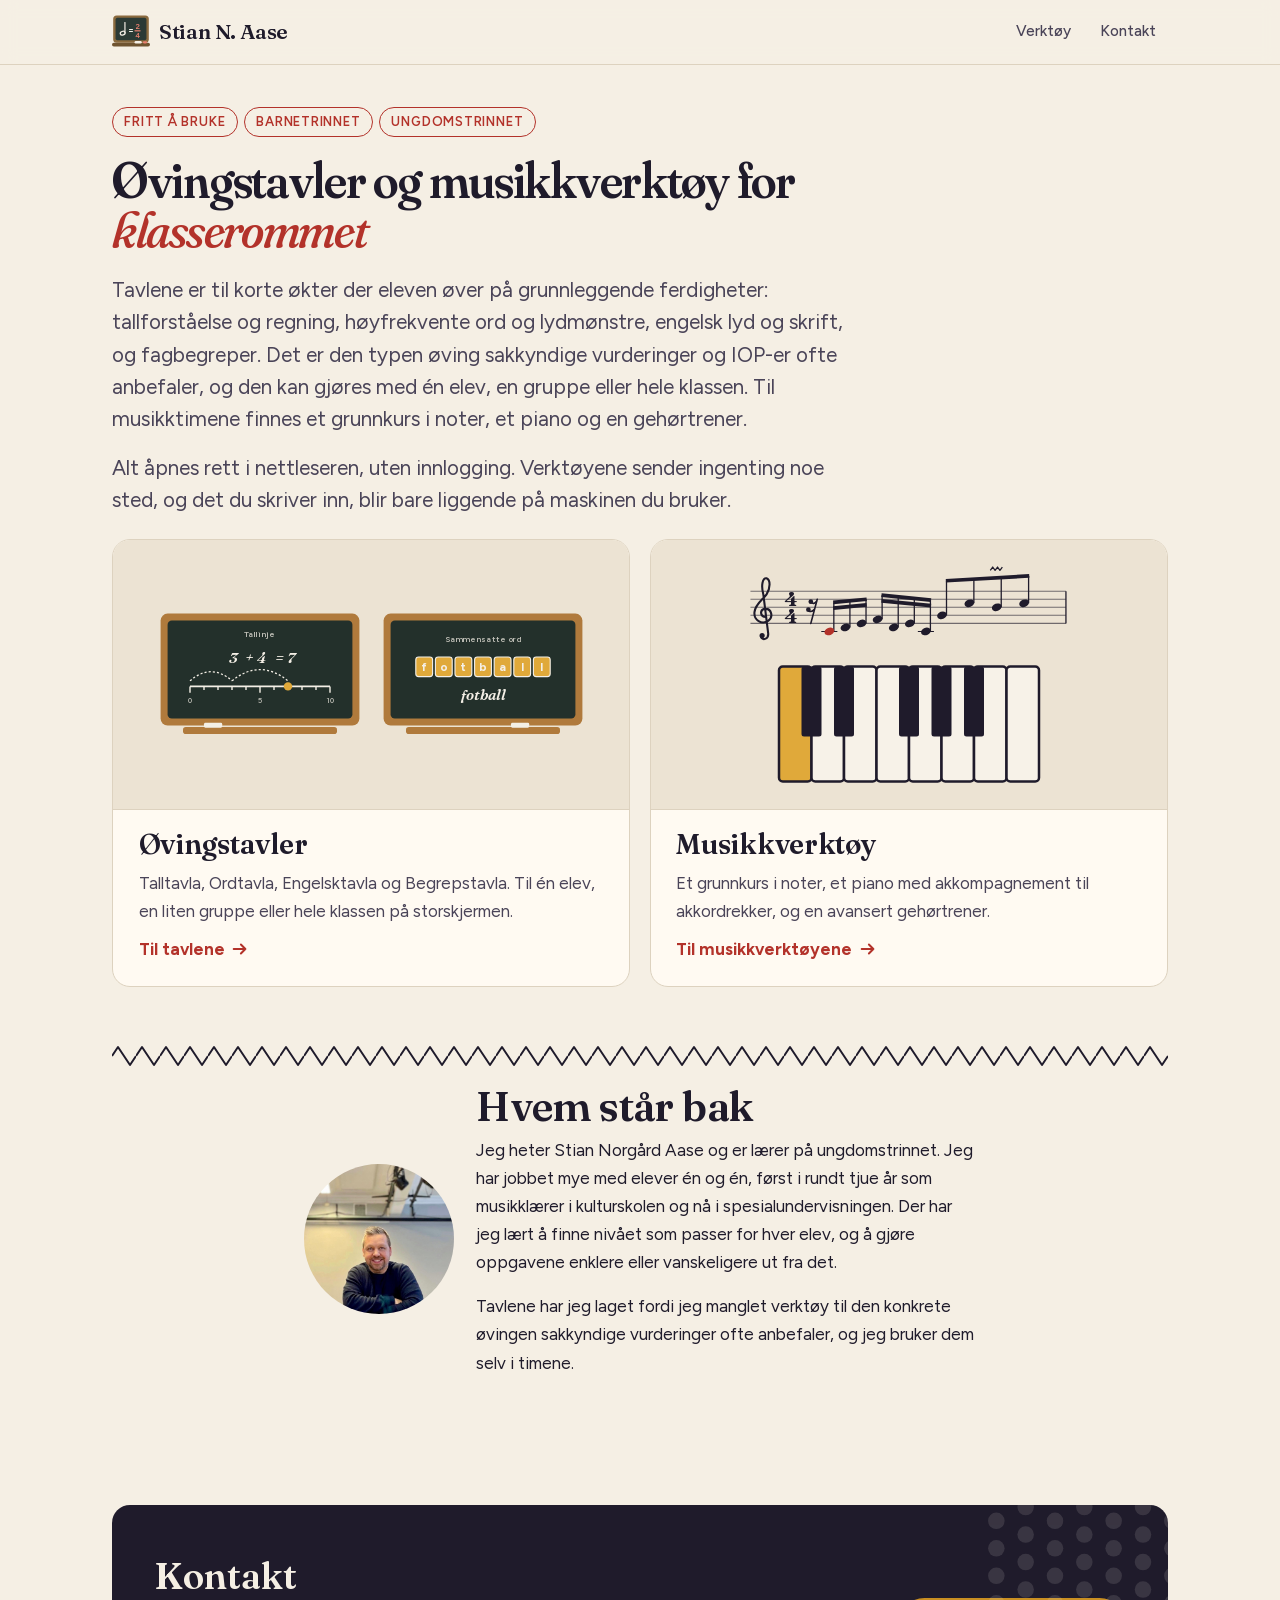
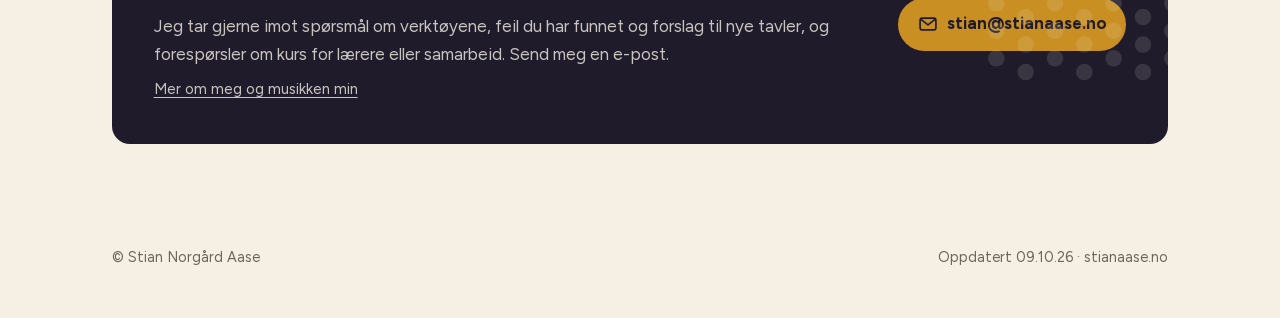
==== index.html @ 403711b7 "Forsiden: ny formulering om å finne nivået for hver elev Co-Authored-By: Claude Opus 5.5 <noreply@an" ====
<!doctype html>
<html lang="nb">
<head>
<meta charset="utf-8">
<meta name="viewport" content="width=device-width, initial-scale=1">
<title>Øvingstavler og musikkverktøy – stianaase.no</title>
<meta name="description" content="Gratis øvingstavler for tall, lesing, engelsk og fagbegreper, og et notekurs, piano og gehørtrener til musikktimene. I nettleseren, uten innlogging, og ingenting sendes noe sted.">
<meta property="og:type" content="website">
<meta property="og:locale" content="nb_NO">
<meta property="og:site_name" content="stianaase.no">
<meta property="og:title" content="Øvingstavler og musikkverktøy for klasserommet">
<meta property="og:description" content="Gratis øvingstavler for tall, lesing, engelsk og fagbegreper, og et notekurs, piano og gehørtrener til musikktimene. I nettleseren, uten innlogging, og ingenting sendes noe sted.">
<meta property="og:url" content="https://sabajan-ki.github.io/stianaase-no/">
<meta property="og:image" content="https://sabajan-ki.github.io/stianaase-no/delingsbilde.png">
<meta property="og:image:width" content="1200">
<meta property="og:image:height" content="630">
<meta property="og:image:alt" content="Øvingstavler og musikkverktøy for klasserommet, med tegninger av to skoletavler og noter">
<meta name="twitter:card" content="summary_large_image">
<link rel="icon" href="favicon.svg" type="image/svg+xml">
<link rel="stylesheet" href="fonter/fonter.css">
<link rel="stylesheet" href="v2.css">
</head>
<body>
<svg width="0" height="0" style="position:absolute" aria-hidden="true">
  <defs>
    <pattern id="zz" width="24" height="26" patternUnits="userSpaceOnUse">
      <path d="M0 13 L6 4 L12 13 L18 22 L24 13" fill="none" stroke="currentColor" stroke-width="2" stroke-linejoin="round"/>
    </pattern>
  </defs>
  <symbol id="i-arrow" viewBox="0 0 20 20"><path d="M3 10h13M11 5l5 5-5 5" fill="none" stroke="currentColor" stroke-width="2.2" stroke-linecap="round" stroke-linejoin="round"/></symbol>
  <symbol id="i-ext" viewBox="0 0 16 16"><path d="M6 3H3v10h10v-3M9 3h4v4M13 3 7 9" fill="none" stroke="currentColor" stroke-width="1.8" stroke-linecap="round" stroke-linejoin="round"/></symbol>
  <symbol id="i-play" viewBox="0 0 16 16"><circle cx="8" cy="8" r="7" fill="none" stroke="currentColor" stroke-width="1.6"/><path d="M6.5 5.2v5.6L11 8z" fill="currentColor"/></symbol>
  <symbol id="i-mail" viewBox="0 0 24 24"><rect x="2.5" y="5" width="19" height="14" rx="2.5" fill="none" stroke="currentColor" stroke-width="2"/><path d="m3.5 6.5 8.5 6.5 8.5-6.5" fill="none" stroke="currentColor" stroke-width="2" stroke-linejoin="round"/></symbol>
  <symbol id="i-plus" viewBox="0 0 16 16"><path d="M8 2v12M2 8h12" stroke="currentColor" stroke-width="2.4" stroke-linecap="round"/></symbol>
</svg>
<header class="top"><div class="wrap"><a class="brand" href="./"><svg viewBox="0 0 32 32" role="img" aria-label="Kritt-tavle: en halvnote er lik to fjerdedeler"><rect x="1" y="2" width="30" height="23" rx="3" fill="#8a6a3e"/><rect x="3" y="4" width="26" height="19" rx="1.5" fill="#2b3a35"/><rect x="0" y="25" width="32" height="3.2" rx="1.6" fill="#6f5430"/><rect x="19" y="23.6" width="6" height="2" rx="1" fill="#f4efe6"/><rect x="26" y="23.8" width="3.6" height="1.8" rx=".9" fill="#e8806f"/><ellipse cx="9" cy="17" rx="2.1" ry="1.55" transform="rotate(-20 9 17)" fill="none" stroke="#f4efe6" stroke-width="1"/><path d="M10.9 16.7 V8" stroke="#f4efe6" stroke-width="1" stroke-linecap="round"/><text x="15.6" y="17.2" text-anchor="middle" font-family="Figtree, sans-serif" font-weight="600" font-size="8" fill="#f4efe6">=</text><text x="21.5" y="13.4" text-anchor="middle" font-family="Figtree, sans-serif" font-weight="600" font-size="6" fill="#e8806f">2</text><path d="M19 15 H24" stroke="#e8806f" stroke-width="1"/><text x="21.5" y="20.8" text-anchor="middle" font-family="Figtree, sans-serif" font-weight="600" font-size="6" fill="#e8806f">4</text></svg>Stian N. Aase</a><nav><a href="laerer/">Verktøy</a><a href="#kontakt">Kontakt</a></nav></div></header>
<main>

<div class="hero kort"><div class="wrap">
  <ul class="kicker"><li>Fritt å bruke</li><li>Barnetrinnet</li><li>Ungdomstrinnet</li></ul>
  <h1>Øvingstavler og musikkverktøy for <em>klasserommet</em></h1>
  <p class="lead">Tavlene er til korte økter der eleven øver på grunnleggende ferdigheter: tallforståelse og regning, høyfrekvente ord og lydmønstre, engelsk lyd og skrift, og fagbegreper. Det er den typen øving sakkyndige vurderinger og IOP-er ofte anbefaler, og den kan gjøres med én elev, en gruppe eller hele klassen. Til musikktimene finnes et grunnkurs i noter, et piano og en gehørtrener.</p>
  <p class="lead">Alt åpnes rett i nettleseren, uten innlogging. Verktøyene sender ingenting noe sted, og det du skriver inn, blir bare liggende på maskinen du bruker.</p>
</div></div>
<div class="wrap"><div class="doors">
  <a class="door" href="laerer/#tavler">
    <div class="art" aria-hidden="true"><div class="par"><svg viewBox="0 0 300 190" width="300" role="img" aria-label="Tegning av en skoletavle med tallinje, tiervenner og brøk"><style>.mkr{stroke:#f4efe6}.mkt{font:600 12px Figtree,sans-serif;fill:#f4efe6;opacity:.75;letter-spacing:.04em}.mlt{font:600 11px Figtree,sans-serif;fill:#f4efe6;opacity:.7}.mstor{font:italic 600 22px Fraunces,Georgia,serif;fill:#f4efe6}.mhopp{fill:#e0a93a;transform:translate(140px,0)}.mcelle{fill:none;stroke:#f4efe6;stroke-width:1.6;opacity:.8}.mp{fill:#f4efe6}.mp.mgul{fill:#e0a93a}.mbit{fill:transparent}.mbit0,.mbit1,.mbit2{fill:#e0a93a}.ms2,.ms3{opacity:0}@media (prefers-reduced-motion: no-preference){@keyframes ms1{0%{opacity:0}2%,31%{opacity:1}33%,100%{opacity:0}}@keyframes ms2{0%,33%{opacity:0}35%,64%{opacity:1}66%,100%{opacity:0}}@keyframes ms3{0%,66%{opacity:0}68%,97%{opacity:1}100%{opacity:0}}@keyframes mt1{0%,3.0%{opacity:0}4.5%,31.0%{opacity:1}32.0%,100%{opacity:0}}@keyframes mt2{0%,11.0%{opacity:0}12.5%,31.0%{opacity:1}32.0%,100%{opacity:0}}@keyframes mt3{0%,19.0%{opacity:0}20.5%,31.0%{opacity:1}32.0%,100%{opacity:0}}@keyframes mb1{0%,8.0%{opacity:0}9.5%,31.0%{opacity:1}32.0%,100%{opacity:0}}@keyframes mb2{0%,15.0%{opacity:0}16.5%,31.0%{opacity:1}32.0%,100%{opacity:0}}@keyframes mhopp{0%,7%{transform:translate(0,0)}9%{transform:translate(30px,-16px)}11%,14%{transform:translate(60px,0)}16%{transform:translate(100px,-20px)}18%,31%{transform:translate(140px,0)}33%,100%{transform:translate(140px,0)}}@keyframes mp0{0%,37.0%{opacity:0}38.5%,64.0%{opacity:1}65.0%,100%{opacity:0}}@keyframes mp1{0%,38.2%{opacity:0}39.7%,64.0%{opacity:1}65.0%,100%{opacity:0}}@keyframes mp2{0%,39.4%{opacity:0}40.9%,64.0%{opacity:1}65.0%,100%{opacity:0}}@keyframes mp3{0%,40.6%{opacity:0}42.1%,64.0%{opacity:1}65.0%,100%{opacity:0}}@keyframes mp4{0%,41.8%{opacity:0}43.3%,64.0%{opacity:1}65.0%,100%{opacity:0}}@keyframes mp5{0%,43.0%{opacity:0}44.5%,64.0%{opacity:1}65.0%,100%{opacity:0}}@keyframes mp6{0%,44.2%{opacity:0}45.7%,64.0%{opacity:1}65.0%,100%{opacity:0}}@keyframes mp7{0%,48.4%{opacity:0}49.9%,64.0%{opacity:1}65.0%,100%{opacity:0}}@keyframes mp8{0%,49.6%{opacity:0}51.1%,64.0%{opacity:1}65.0%,100%{opacity:0}}@keyframes mp9{0%,50.8%{opacity:0}52.3%,64.0%{opacity:1}65.0%,100%{opacity:0}}@keyframes mt4{0%,52.0%{opacity:0}53.5%,64.0%{opacity:1}65.0%,100%{opacity:0}}@keyframes mbit0{0%,70.0%{fill:transparent}71.5%,97%{fill:#e0a93a}100%{fill:transparent}}@keyframes mbit1{0%,73.0%{fill:transparent}74.5%,97%{fill:#e0a93a}100%{fill:transparent}}@keyframes mbit2{0%,76.0%{fill:transparent}77.5%,97%{fill:#e0a93a}100%{fill:transparent}}@keyframes mbrok{0%,80.0%{opacity:0}81.5%,97.0%{opacity:1}98.0%,100%{opacity:0}}.ms1{animation:ms1 21.0s linear infinite}.ms2{animation:ms2 21.0s linear infinite}.ms3{animation:ms3 21.0s linear infinite}.mt1{animation:mt1 21.0s linear infinite}.mt2{animation:mt2 21.0s linear infinite}.mt3{animation:mt3 21.0s linear infinite}.mb1{animation:mb1 21.0s linear infinite}.mb2{animation:mb2 21.0s linear infinite}.mt4{animation:mt4 21.0s linear infinite}.mbrok{animation:mbrok 21.0s linear infinite}.mp0{animation:mp0 21.0s linear infinite}.mp1{animation:mp1 21.0s linear infinite}.mp2{animation:mp2 21.0s linear infinite}.mp3{animation:mp3 21.0s linear infinite}.mp4{animation:mp4 21.0s linear infinite}.mp5{animation:mp5 21.0s linear infinite}.mp6{animation:mp6 21.0s linear infinite}.mp7{animation:mp7 21.0s linear infinite}.mp8{animation:mp8 21.0s linear infinite}.mp9{animation:mp9 21.0s linear infinite}.mbit0{animation:mbit0 21.0s linear infinite}.mbit1{animation:mbit1 21.0s linear infinite}.mbit2{animation:mbit2 21.0s linear infinite}.mhopp{animation:mhopp 21.0s ease-in-out infinite}}</style><rect x="8" y="8" width="284" height="160" rx="10" class="f-wood"/><rect x="18" y="18" width="264" height="140" rx="6" class="f-board"/><g class="ms1"><text x="150" y="42" text-anchor="middle" class="mkt" >Tallinje</text><path d="M50 112 H250" class="mkr" stroke-width="2.4"/><path d="M50 112 v9" class="mkr" stroke-width="2"/><path d="M70 112 v5" class="mkr" stroke-width="2"/><path d="M90 112 v5" class="mkr" stroke-width="2"/><path d="M110 112 v5" class="mkr" stroke-width="2"/><path d="M130 112 v5" class="mkr" stroke-width="2"/><path d="M150 112 v9" class="mkr" stroke-width="2"/><path d="M170 112 v5" class="mkr" stroke-width="2"/><path d="M190 112 v5" class="mkr" stroke-width="2"/><path d="M210 112 v5" class="mkr" stroke-width="2"/><path d="M230 112 v5" class="mkr" stroke-width="2"/><path d="M250 112 v9" class="mkr" stroke-width="2"/><text x="50" y="136" text-anchor="middle" class="mlt" >0</text><text x="150" y="136" text-anchor="middle" class="mlt" >5</text><text x="250" y="136" text-anchor="middle" class="mlt" >10</text><path d="M50 104 q30 -26 60 0" class="mkr mbue mb1" fill="none" stroke-width="1.8" stroke-dasharray="3 3"/><path d="M110 104 q40 -32 80 0" class="mkr mbue mb2" fill="none" stroke-width="1.8" stroke-dasharray="3 3"/><circle class="mhopp" cx="50" cy="112" r="6"/><text x="112" y="78" text-anchor="middle" class="mstor mt1" >3</text><text x="144" y="78" text-anchor="middle" class="mstor mt2" >+ 4</text><text x="186" y="78" text-anchor="middle" class="mstor mt3" >= 7</text></g><g class="ms2"><text x="150" y="42" text-anchor="middle" class="mkt" >Tiervenner</text><rect x="90" y="62" width="22" height="22" rx="3" class="mcelle"/><rect x="114" y="62" width="22" height="22" rx="3" class="mcelle"/><rect x="138" y="62" width="22" height="22" rx="3" class="mcelle"/><rect x="162" y="62" width="22" height="22" rx="3" class="mcelle"/><rect x="186" y="62" width="22" height="22" rx="3" class="mcelle"/><rect x="90" y="86" width="22" height="22" rx="3" class="mcelle"/><rect x="114" y="86" width="22" height="22" rx="3" class="mcelle"/><rect x="138" y="86" width="22" height="22" rx="3" class="mcelle"/><rect x="162" y="86" width="22" height="22" rx="3" class="mcelle"/><rect x="186" y="86" width="22" height="22" rx="3" class="mcelle"/><circle cx="101" cy="73" r="7.5" class="mp mp0"/><circle cx="125" cy="73" r="7.5" class="mp mp1"/><circle cx="149" cy="73" r="7.5" class="mp mp2"/><circle cx="173" cy="73" r="7.5" class="mp mp3"/><circle cx="197" cy="73" r="7.5" class="mp mp4"/><circle cx="101" cy="97" r="7.5" class="mp mp5"/><circle cx="125" cy="97" r="7.5" class="mp mp6"/><circle cx="149" cy="97" r="7.5" class="mp mp7 mgul"/><circle cx="173" cy="97" r="7.5" class="mp mp8 mgul"/><circle cx="197" cy="97" r="7.5" class="mp mp9 mgul"/><text x="150" y="138" text-anchor="middle" class="mstor mt4" >7 + 3 = 10</text></g><g class="ms3"><text x="150" y="42" text-anchor="middle" class="mkt" >Brøk</text><path d="M118 92 L118 60 A32 32 0 0 1 150 92 Z" class="mbit mbit0"/><path d="M118 92 L150 92 A32 32 0 0 1 118 124 Z" class="mbit mbit1"/><path d="M118 92 L118 124 A32 32 0 0 1 86 92 Z" class="mbit mbit2"/><path d="M118 92 L86 92 A32 32 0 0 1 118 60 Z" class="mbit mbit3"/><circle cx="118" cy="92" r="32" class="mkr" fill="none" stroke-width="2"/><path d="M118 60 V124 M86 92 H150" class="mkr" stroke-width="1.6"/><g class="mbrok"><text x="196" y="84" text-anchor="middle" class="mstor" >3</text><path d="M184 92 H208" class="mkr" stroke-width="2.4"/><text x="196" y="116" text-anchor="middle" class="mstor" >4</text></g></g><rect x="40" y="170" width="220" height="10" rx="4" class="f-wood"/><rect x="70" y="164" width="26" height="7" rx="2" class="f-chalk"/></svg><svg viewBox="0 0 300 190" width="300" role="img" aria-label="Tegning av en skoletavle: fot og ball blir fotball, og sol blir sal og sel"><style>.nbf{fill:#2b3a35;stroke:#f4efe6;stroke-width:1.6}.nbt{font:700 17px Figtree,sans-serif;fill:#f4efe6}.nkt{font:600 12px Figtree,sans-serif;fill:#f4efe6;opacity:.75;letter-spacing:.04em}.npluss{font:700 22px Figtree,sans-serif;fill:#f4efe6}.nord{font:italic 600 21px Fraunces,Georgia,serif;fill:#f4efe6}.ns2{opacity:0}.nball{transform:translateX(-30px)}.npluss{opacity:0}.ns1 .nbf{fill:#e0a93a}.nl1,.nl2,.nla,.nle{opacity:0}@media (prefers-reduced-motion: no-preference){@keyframes ns1{0%{opacity:0}4%,48%{opacity:1}51%,100%{opacity:0}}@keyframes npluss{0%,18%{opacity:1}22%,100%{opacity:0}}@keyframes nball{0%,19%{transform:translateX(0)}26%,100%{transform:translateX(-30px)}}@keyframes ngul{0%,26%{fill:#2b3a35}29%,100%{fill:#e0a93a}}@keyframes nord1{0%,28%{opacity:0}32%,100%{opacity:1}}@keyframes ns2{0%,51%{opacity:0}54%,97%{opacity:1}100%{opacity:0}}@keyframes nl0{0%,68%{opacity:1}69%,100%{opacity:0}}@keyframes nl1{0%,68%{opacity:0}69%,82%{opacity:1}83%,100%{opacity:0}}@keyframes nl2{0%,82%{opacity:0}83%,100%{opacity:1}}@keyframes nmidt{0%,66%{fill:#2b3a35}68%,72%{fill:#e0a93a}74%,80%{fill:#2b3a35}82%,86%{fill:#e0a93a}88%,100%{fill:#2b3a35}}.ns1{animation:ns1 15.0s linear infinite}.npluss{animation:npluss 15.0s linear infinite}.nball{animation:nball 15.0s ease-in-out infinite}.ns1 .nbf{animation:ngul 15.0s linear infinite}.ns1 .nord{animation:nord1 15.0s linear infinite}.ns2{animation:ns2 15.0s linear infinite}.nl0{animation:nl0 15.0s linear infinite}.nl1{animation:nl1 15.0s linear infinite}.nl2{animation:nl2 15.0s linear infinite}.nmidt .nbf{animation:nmidt 15.0s linear infinite}.nlo{animation:nl0 15.0s linear infinite}.nla{animation:nl1 15.0s linear infinite}.nle{animation:nl2 15.0s linear infinite}}</style><rect x="8" y="8" width="284" height="160" rx="10" class="f-wood"/><rect x="18" y="18" width="264" height="140" rx="6" class="f-board"/><g class="ns1"><text x="150" y="48" text-anchor="middle" class="nkt">Sammensatte ord</text><g class="nbr "><rect x="54" y="70" width="24" height="28" rx="4" class="nbf"/><text x="66" y="90" text-anchor="middle" class="nbt">f</text></g><g class="nbr "><rect x="82" y="70" width="24" height="28" rx="4" class="nbf"/><text x="94" y="90" text-anchor="middle" class="nbt">o</text></g><g class="nbr "><rect x="110" y="70" width="24" height="28" rx="4" class="nbf"/><text x="122" y="90" text-anchor="middle" class="nbt">t</text></g><text x="154" y="92" text-anchor="middle" class="npluss">+</text><g class="nball"><g class="nbr "><rect x="168" y="70" width="24" height="28" rx="4" class="nbf"/><text x="180" y="90" text-anchor="middle" class="nbt">b</text></g><g class="nbr "><rect x="196" y="70" width="24" height="28" rx="4" class="nbf"/><text x="208" y="90" text-anchor="middle" class="nbt">a</text></g><g class="nbr "><rect x="224" y="70" width="24" height="28" rx="4" class="nbf"/><text x="236" y="90" text-anchor="middle" class="nbt">l</text></g><g class="nbr "><rect x="252" y="70" width="24" height="28" rx="4" class="nbf"/><text x="264" y="90" text-anchor="middle" class="nbt">l</text></g></g><text x="150" y="132" text-anchor="middle" class="nord">fotball</text></g><g class="ns2"><text x="150" y="48" text-anchor="middle" class="nkt">Bytt én lyd</text><g class="nbr "><rect x="110" y="90" width="24" height="28" rx="4" class="nbf"/><text x="122" y="110" text-anchor="middle" class="nbt">s</text></g><g class="nbr nmidt"><rect x="138" y="90" width="24" height="28" rx="4" class="nbf"/><text x="150" y="110" text-anchor="middle" class="nbt nl nl0">o</text><text x="150" y="110" text-anchor="middle" class="nbt nl nl1">a</text><text x="150" y="110" text-anchor="middle" class="nbt nl nl2">e</text></g><g class="nbr "><rect x="166" y="90" width="24" height="28" rx="4" class="nbf"/><text x="178" y="110" text-anchor="middle" class="nbt">l</text></g><text x="150" y="146" text-anchor="middle" class="nord nlo">sol</text><text x="150" y="146" text-anchor="middle" class="nord nla">sal</text><text x="150" y="146" text-anchor="middle" class="nord nle">sel</text></g><rect x="40" y="170" width="220" height="10" rx="4" class="f-wood"/><rect x="190" y="164" width="26" height="7" rx="2" class="f-chalk"/></svg></div></div>
    <h2>Øvingstavler</h2>
    <p>Talltavla, Ordtavla, Engelsktavla og Begrepstavla. Til én elev, en liten gruppe eller hele klassen på storskjermen.</p>
    <span class="go">Til tavlene <svg><use href="#i-arrow"/></svg></span>
  </a>
  <a class="door" href="laerer/#musikk">
    <div class="art" aria-hidden="true"><div class="par stablet"><svg class="noter" viewBox="0 0 410 120" width="300" role="img" aria-label="Noter: åpningen av Bachs Invensjon nr. 1 i C-dur"><style>@media (prefers-reduced-motion: no-preference){@keyframes bh1{0%{fill:var(--ink)}4.16%{fill:var(--ink)}4.17%{fill:var(--red)}7.71%{fill:var(--red)}7.72%{fill:var(--ink)}100%{fill:var(--ink)}}.bh1{animation:bh1 4.8s linear infinite}@keyframes bh2{0%{fill:var(--ink)}8.32%{fill:var(--ink)}8.33%{fill:var(--red)}11.88%{fill:var(--red)}11.89%{fill:var(--ink)}100%{fill:var(--ink)}}.bh2{animation:bh2 4.8s linear infinite}@keyframes bh3{0%{fill:var(--ink)}12.49%{fill:var(--ink)}12.50%{fill:var(--red)}16.04%{fill:var(--red)}16.05%{fill:var(--ink)}100%{fill:var(--ink)}}.bh3{animation:bh3 4.8s linear infinite}@keyframes bh4{0%{fill:var(--ink)}16.66%{fill:var(--ink)}16.67%{fill:var(--red)}20.21%{fill:var(--red)}20.22%{fill:var(--ink)}100%{fill:var(--ink)}}.bh4{animation:bh4 4.8s linear infinite}@keyframes bh5{0%{fill:var(--ink)}20.82%{fill:var(--ink)}20.83%{fill:var(--red)}24.38%{fill:var(--red)}24.39%{fill:var(--ink)}100%{fill:var(--ink)}}.bh5{animation:bh5 4.8s linear infinite}@keyframes bh6{0%{fill:var(--ink)}24.99%{fill:var(--ink)}25.00%{fill:var(--red)}28.54%{fill:var(--red)}28.55%{fill:var(--ink)}100%{fill:var(--ink)}}.bh6{animation:bh6 4.8s linear infinite}@keyframes bh7{0%{fill:var(--ink)}29.16%{fill:var(--ink)}29.17%{fill:var(--red)}32.71%{fill:var(--red)}32.72%{fill:var(--ink)}100%{fill:var(--ink)}}.bh7{animation:bh7 4.8s linear infinite}@keyframes bh8{0%{fill:var(--ink)}33.32%{fill:var(--ink)}33.33%{fill:var(--red)}40.42%{fill:var(--red)}40.43%{fill:var(--ink)}100%{fill:var(--ink)}}.bh8{animation:bh8 4.8s linear infinite}@keyframes bh9{0%{fill:var(--ink)}41.66%{fill:var(--ink)}41.67%{fill:var(--red)}48.75%{fill:var(--red)}48.76%{fill:var(--ink)}100%{fill:var(--ink)}}.bh9{animation:bh9 4.8s linear infinite}@keyframes bh10{0%{fill:var(--ink)}49.99%{fill:var(--ink)}50.00%{fill:var(--red)}57.08%{fill:var(--red)}57.09%{fill:var(--ink)}100%{fill:var(--ink)}}.bh10{animation:bh10 4.8s linear infinite}@keyframes bh11{0%{fill:var(--ink)}58.32%{fill:var(--ink)}58.33%{fill:var(--red)}65.42%{fill:var(--red)}65.43%{fill:var(--ink)}100%{fill:var(--ink)}}.bh11{animation:bh11 4.8s linear infinite}}.noter .bh{fill:var(--ink)}.noter .bh1{fill:var(--red)}</style><path d="M8 40 H400" class="s-ink" stroke-width="1.3" opacity=".6"/><path d="M8 50 H400" class="s-ink" stroke-width="1.3" opacity=".6"/><path d="M8 60 H400" class="s-ink" stroke-width="1.3" opacity=".6"/><path d="M8 70 H400" class="s-ink" stroke-width="1.3" opacity=".6"/><path d="M8 80 H400" class="s-ink" stroke-width="1.3" opacity=".6"/><path d="M27 72 C20 72 19 63 26 62 C34 61 37 72 30 77 C22 82 12 76 13 66 C14 56 24 50 28 44 C33 36 33 26 28 24 C23 23 21 33 24 44 L30 92 C31 100 22 102 21 96" class="s-ink" fill="none" stroke-width="2.6" stroke-linecap="round" stroke-linejoin="round"/><circle cx="22.5" cy="95" r="3.2" class="f-ink"/><text x="58" y="59" text-anchor="middle" class="f-ink" font-family="Fraunces, Georgia, serif" font-weight="700" font-size="25">4</text><text x="58" y="79" text-anchor="middle" class="f-ink" font-family="Fraunces, Georgia, serif" font-weight="700" font-size="25">4</text><path d="M91 50 L83 80" class="s-ink" stroke-width="2" stroke-linecap="round"/><path d="M83 54 q4 3 7.2 -1.5" class="s-ink" fill="none" stroke-width="2"/><circle cx="83" cy="53" r="2.9" class="f-ink"/><path d="M80 64 q4 3 7.5 -1.5" class="s-ink" fill="none" stroke-width="2"/><circle cx="80" cy="63" r="2.9" class="f-ink"/><path d="M96 90 H116" class="s-ink" stroke-width="1.3"/><path d="M216 90 H236" class="s-ink" stroke-width="1.3"/><path d="M111.6 90 V54.0" class="s-ink" stroke-width="1.6"/><path d="M131.6 85 V52.0" class="s-ink" stroke-width="1.6"/><path d="M151.6 80 V50.0" class="s-ink" stroke-width="1.6"/><path d="M110.8 54.0 L152.4 50.0" class="s-ink" stroke-width="4.6"/><path d="M110.8 61.0 L152.4 57.0" class="s-ink" stroke-width="4.6"/><path d="M171.6 75 V45.0" class="s-ink" stroke-width="1.6"/><path d="M191.6 85 V47.0" class="s-ink" stroke-width="1.6"/><path d="M211.6 80 V49.0" class="s-ink" stroke-width="1.6"/><path d="M231.6 90 V51.0" class="s-ink" stroke-width="1.6"/><path d="M170.8 45.0 L232.4 51.0" class="s-ink" stroke-width="4.6"/><path d="M170.8 52.0 L232.4 58.0" class="s-ink" stroke-width="4.6"/><path d="M251.6 70 V27.0" class="s-ink" stroke-width="1.6"/><path d="M285.6 55 V25.0" class="s-ink" stroke-width="1.6"/><path d="M319.6 60 V23.0" class="s-ink" stroke-width="1.6"/><path d="M353.6 55 V21.0" class="s-ink" stroke-width="1.6"/><path d="M250.8 27.0 L354.4 21.0" class="s-ink" stroke-width="4.6"/><path d="M306 14 l3 -4 3 4 3 -4 3 4 3 -4" class="s-ink" fill="none" stroke-width="1.6" stroke-linejoin="round"/><ellipse class="bh bh1" cx="106" cy="90" rx="6.2" ry="4.6" transform="rotate(-20 106 90)"/><ellipse class="bh bh2" cx="126" cy="85" rx="6.2" ry="4.6" transform="rotate(-20 126 85)"/><ellipse class="bh bh3" cx="146" cy="80" rx="6.2" ry="4.6" transform="rotate(-20 146 80)"/><ellipse class="bh bh4" cx="166" cy="75" rx="6.2" ry="4.6" transform="rotate(-20 166 75)"/><ellipse class="bh bh5" cx="186" cy="85" rx="6.2" ry="4.6" transform="rotate(-20 186 85)"/><ellipse class="bh bh6" cx="206" cy="80" rx="6.2" ry="4.6" transform="rotate(-20 206 80)"/><ellipse class="bh bh7" cx="226" cy="90" rx="6.2" ry="4.6" transform="rotate(-20 226 90)"/><ellipse class="bh bh8" cx="246" cy="70" rx="6.2" ry="4.6" transform="rotate(-20 246 70)"/><ellipse class="bh bh9" cx="280" cy="55" rx="6.2" ry="4.6" transform="rotate(-20 280 55)"/><ellipse class="bh bh10" cx="314" cy="60" rx="6.2" ry="4.6" transform="rotate(-20 314 60)"/><ellipse class="bh bh11" cx="348" cy="55" rx="6.2" ry="4.6" transform="rotate(-20 348 55)"/><path d="M400 40 V80" class="s-ink" stroke-width="1.6"/></svg><svg viewBox="0 0 216 104" width="160" role="img" aria-label="Klaviatur som spiller åpningen av Bachs Invensjon nr. 1"><style>.kt{fill:#f7f2e8;stroke:#1f1b2b}.kt0{fill:#e0a93a}@media (prefers-reduced-motion: no-preference){@keyframes kt0{0%{fill:#f7f2e8}4.16%{fill:#f7f2e8}4.17%{fill:#e0a93a}7.71%{fill:#e0a93a}7.72%{fill:#f7f2e8}29.16%{fill:#f7f2e8}29.17%{fill:#e0a93a}32.71%{fill:#e0a93a}32.72%{fill:#f7f2e8}100%{fill:#f7f2e8}}.kt0{animation:kt0 4.8s linear infinite}@keyframes kt1{0%{fill:#f7f2e8}8.32%{fill:#f7f2e8}8.33%{fill:#e0a93a}11.88%{fill:#e0a93a}11.89%{fill:#f7f2e8}20.82%{fill:#f7f2e8}20.83%{fill:#e0a93a}24.38%{fill:#e0a93a}24.39%{fill:#f7f2e8}100%{fill:#f7f2e8}}.kt1{animation:kt1 4.8s linear infinite}@keyframes kt2{0%{fill:#f7f2e8}12.49%{fill:#f7f2e8}12.50%{fill:#e0a93a}16.04%{fill:#e0a93a}16.05%{fill:#f7f2e8}24.99%{fill:#f7f2e8}25.00%{fill:#e0a93a}28.54%{fill:#e0a93a}28.55%{fill:#f7f2e8}100%{fill:#f7f2e8}}.kt2{animation:kt2 4.8s linear infinite}@keyframes kt3{0%{fill:#f7f2e8}16.66%{fill:#f7f2e8}16.67%{fill:#e0a93a}20.21%{fill:#e0a93a}20.22%{fill:#f7f2e8}100%{fill:#f7f2e8}}.kt3{animation:kt3 4.8s linear infinite}@keyframes kt4{0%{fill:#f7f2e8}33.32%{fill:#f7f2e8}33.33%{fill:#e0a93a}40.42%{fill:#e0a93a}40.43%{fill:#f7f2e8}100%{fill:#f7f2e8}}.kt4{animation:kt4 4.8s linear infinite}@keyframes kt7{0%{fill:#f7f2e8}41.66%{fill:#f7f2e8}41.67%{fill:#e0a93a}48.75%{fill:#e0a93a}48.76%{fill:#f7f2e8}58.32%{fill:#f7f2e8}58.33%{fill:#e0a93a}65.42%{fill:#e0a93a}65.43%{fill:#f7f2e8}100%{fill:#f7f2e8}}.kt7{animation:kt7 4.8s linear infinite}@keyframes kt6{0%{fill:#f7f2e8}49.99%{fill:#f7f2e8}50.00%{fill:#e0a93a}57.08%{fill:#e0a93a}57.09%{fill:#f7f2e8}100%{fill:#f7f2e8}}.kt6{animation:kt6 4.8s linear infinite}}</style><rect class="kt kt0" x="4" y="6" width="26" height="92" rx="3" stroke-width="2"/><rect class="kt kt1" x="30" y="6" width="26" height="92" rx="3" stroke-width="2"/><rect class="kt kt2" x="56" y="6" width="26" height="92" rx="3" stroke-width="2"/><rect class="kt kt3" x="82" y="6" width="26" height="92" rx="3" stroke-width="2"/><rect class="kt kt4" x="108" y="6" width="26" height="92" rx="3" stroke-width="2"/><rect class="kt kt5" x="134" y="6" width="26" height="92" rx="3" stroke-width="2"/><rect class="kt kt6" x="160" y="6" width="26" height="92" rx="3" stroke-width="2"/><rect class="kt kt7" x="186" y="6" width="26" height="92" rx="3" stroke-width="2"/><rect x="22" y="6" width="16" height="56" rx="2" fill="#1f1b2b"/><rect x="48" y="6" width="16" height="56" rx="2" fill="#1f1b2b"/><rect x="100" y="6" width="16" height="56" rx="2" fill="#1f1b2b"/><rect x="126" y="6" width="16" height="56" rx="2" fill="#1f1b2b"/><rect x="152" y="6" width="16" height="56" rx="2" fill="#1f1b2b"/></svg></div></div>
    <h2>Musikkverktøy</h2>
    <p>Et grunnkurs i noter, et piano med akkompagnement til akkordrekker, og en avansert gehørtrener.</p>
    <span class="go">Til musikkverktøyene <svg><use href="#i-arrow"/></svg></span>
  </a>
</div></div>
<div class="wrap"><svg class="belg" aria-hidden="true" preserveAspectRatio="none"><rect width="100%" height="26" fill="url(#zz)"/></svg></div>
<section class="bak"><div class="wrap narrow bak-grid">
  <img src="portrett.jpg" alt="Stian Norgård Aase" width="492" height="479">
  <div>
    <h2 class="sec">Hvem står bak</h2>
    <p>Jeg heter Stian Norgård Aase og er lærer på ungdomstrinnet. Jeg har jobbet mye med elever én og én, først i rundt tjue år som musikklærer i kulturskolen og nå i spesialundervisningen. Der har jeg lært å finne nivået som passer for hver elev, og å gjøre oppgavene enklere eller vanskeligere ut fra det.</p>
    <p>Tavlene har jeg laget fordi jeg manglet verktøy til den konkrete øvingen sakkyndige vurderinger ofte anbefaler, og jeg bruker dem selv i timene.</p>
  </div>
</div></section>
<section id="kontakt"><div class="wrap"><div class="contact"><svg class="dots" viewBox="0 0 120 120" aria-hidden="true"><circle cx="10.0" cy="10.0" r="4.5" class="f-paper"/><circle cx="10.0" cy="25.0" r="4.5" class="f-paper"/><circle cx="10.0" cy="40.0" r="4.5" class="f-paper"/><circle cx="10.0" cy="55.0" r="4.5" class="f-paper"/><circle cx="10.0" cy="70.0" r="4.5" class="f-paper"/><circle cx="10.0" cy="85.0" r="4.5" class="f-paper"/><circle cx="10.0" cy="100.0" r="4.5" class="f-paper"/><circle cx="26.0" cy="17.5" r="4.5" class="f-paper"/><circle cx="26.0" cy="32.5" r="4.5" class="f-paper"/><circle cx="26.0" cy="47.5" r="4.5" class="f-paper"/><circle cx="26.0" cy="62.5" r="4.5" class="f-paper"/><circle cx="26.0" cy="77.5" r="4.5" class="f-paper"/><circle cx="26.0" cy="92.5" r="4.5" class="f-paper"/><circle cx="26.0" cy="107.5" r="4.5" class="f-paper"/><circle cx="42.0" cy="10.0" r="4.5" class="f-paper"/><circle cx="42.0" cy="25.0" r="4.5" class="f-paper"/><circle cx="42.0" cy="40.0" r="4.5" class="f-paper"/><circle cx="42.0" cy="55.0" r="4.5" class="f-paper"/><circle cx="42.0" cy="70.0" r="4.5" class="f-paper"/><circle cx="42.0" cy="85.0" r="4.5" class="f-paper"/><circle cx="42.0" cy="100.0" r="4.5" class="f-paper"/><circle cx="58.0" cy="17.5" r="4.5" class="f-paper"/><circle cx="58.0" cy="32.5" r="4.5" class="f-paper"/><circle cx="58.0" cy="47.5" r="4.5" class="f-paper"/><circle cx="58.0" cy="62.5" r="4.5" class="f-paper"/><circle cx="58.0" cy="77.5" r="4.5" class="f-paper"/><circle cx="58.0" cy="92.5" r="4.5" class="f-paper"/><circle cx="58.0" cy="107.5" r="4.5" class="f-paper"/><circle cx="74.0" cy="10.0" r="4.5" class="f-paper"/><circle cx="74.0" cy="25.0" r="4.5" class="f-paper"/><circle cx="74.0" cy="40.0" r="4.5" class="f-paper"/><circle cx="74.0" cy="55.0" r="4.5" class="f-paper"/><circle cx="74.0" cy="70.0" r="4.5" class="f-paper"/><circle cx="74.0" cy="85.0" r="4.5" class="f-paper"/><circle cx="74.0" cy="100.0" r="4.5" class="f-paper"/><circle cx="90.0" cy="17.5" r="4.5" class="f-paper"/><circle cx="90.0" cy="32.5" r="4.5" class="f-paper"/><circle cx="90.0" cy="47.5" r="4.5" class="f-paper"/><circle cx="90.0" cy="62.5" r="4.5" class="f-paper"/><circle cx="90.0" cy="77.5" r="4.5" class="f-paper"/><circle cx="90.0" cy="92.5" r="4.5" class="f-paper"/><circle cx="90.0" cy="107.5" r="4.5" class="f-paper"/><circle cx="106.0" cy="10.0" r="4.5" class="f-paper"/><circle cx="106.0" cy="25.0" r="4.5" class="f-paper"/><circle cx="106.0" cy="40.0" r="4.5" class="f-paper"/><circle cx="106.0" cy="55.0" r="4.5" class="f-paper"/><circle cx="106.0" cy="70.0" r="4.5" class="f-paper"/><circle cx="106.0" cy="85.0" r="4.5" class="f-paper"/><circle cx="106.0" cy="100.0" r="4.5" class="f-paper"/></svg><div><h2>Kontakt</h2><p>Jeg tar gjerne imot spørsmål om verktøyene, feil du har funnet og forslag til nye tavler, og forespørsler om kurs for lærere eller samarbeid. Send meg en e-post.</p><p class="mer"><a href="musikk/">Mer om meg og musikken min</a></p></div><a class="mail" href="mailto:stian@stianaase.no"><svg><use href="#i-mail"/></svg>stian@stianaase.no</a></div></div></section>
</main>
<footer class="foot"><div class="wrap"><span>© Stian Norgård Aase</span><span>Oppdatert 09.10.26 · stianaase.no</span></div></footer>
<script src="bajan.js" defer></script>
</body>
</html>
---- fonter/fonter.css ----
/* Fraunces (Copyright The Fraunces Project Authors) og Figtree (Copyright The Figtree Project Authors),
   begge under SIL Open Font License 1.1 (https://openfontlicense.org). Selvhostet: siden henter ingenting fra Google.
   Latin-utvalget dekker æ, ø og å. Lastet ned fra Google Fonts 04.10.26. */
@font-face {
  font-family: 'Figtree';
  font-style: normal;
  font-weight: 400;
  font-display: swap;
  src: url(figtree-normal.woff2) format('woff2');
  unicode-range: U+0000-00FF, U+0131, U+0152-0153, U+02BB-02BC, U+02C6, U+02DA, U+02DC, U+0304, U+0308, U+0329, U+2000-206F, U+20AC, U+2122, U+2191, U+2193, U+2212, U+2215, U+FEFF, U+FFFD;
}
@font-face {
  font-family: 'Figtree';
  font-style: normal;
  font-weight: 500;
  font-display: swap;
  src: url(figtree-normal.woff2) format('woff2');
  unicode-range: U+0000-00FF, U+0131, U+0152-0153, U+02BB-02BC, U+02C6, U+02DA, U+02DC, U+0304, U+0308, U+0329, U+2000-206F, U+20AC, U+2122, U+2191, U+2193, U+2212, U+2215, U+FEFF, U+FFFD;
}
@font-face {
  font-family: 'Figtree';
  font-style: normal;
  font-weight: 600;
  font-display: swap;
  src: url(figtree-normal.woff2) format('woff2');
  unicode-range: U+0000-00FF, U+0131, U+0152-0153, U+02BB-02BC, U+02C6, U+02DA, U+02DC, U+0304, U+0308, U+0329, U+2000-206F, U+20AC, U+2122, U+2191, U+2193, U+2212, U+2215, U+FEFF, U+FFFD;
}
@font-face {
  font-family: 'Figtree';
  font-style: normal;
  font-weight: 700;
  font-display: swap;
  src: url(figtree-normal.woff2) format('woff2');
  unicode-range: U+0000-00FF, U+0131, U+0152-0153, U+02BB-02BC, U+02C6, U+02DA, U+02DC, U+0304, U+0308, U+0329, U+2000-206F, U+20AC, U+2122, U+2191, U+2193, U+2212, U+2215, U+FEFF, U+FFFD;
}
@font-face {
  font-family: 'Fraunces';
  font-style: italic;
  font-weight: 500 600;
  font-display: swap;
  src: url(fraunces-italic.woff2) format('woff2');
  unicode-range: U+0000-00FF, U+0131, U+0152-0153, U+02BB-02BC, U+02C6, U+02DA, U+02DC, U+0304, U+0308, U+0329, U+2000-206F, U+20AC, U+2122, U+2191, U+2193, U+2212, U+2215, U+FEFF, U+FFFD;
}
@font-face {
  font-family: 'Fraunces';
  font-style: normal;
  font-weight: 500 700;
  font-display: swap;
  src: url(fraunces-normal.woff2) format('woff2');
  unicode-range: U+0000-00FF, U+0131, U+0152-0153, U+02BB-02BC, U+02C6, U+02DA, U+02DC, U+0304, U+0308, U+0329, U+2000-206F, U+20AC, U+2122, U+2191, U+2193, U+2212, U+2215, U+FEFF, U+FFFD;
}
---- v2.css ----
/* stianaase.no – utkast v2 («Belg»)
   Motiv: trekkspillbelgen (sikksakk) og bajan-knappene (prikkrader). */

:root {
  --paper: #f5efe4;
  --paper-2: #ece3d3;
  --card: #fffaf2;
  --ink: #1f1b2b;
  --ink-soft: #4a4458;
  --muted: #6e6658;
  --line: #ddd2bf;
  --red: #b3322a;
  --red-soft: #e9c3b8;
  --gold: #c98f22;
  --night: #1f1b2b;
  --on-night: #f5efe4;
  --display: "Fraunces", Georgia, serif;
  --sans: "Figtree", system-ui, -apple-system, "Segoe UI", sans-serif;
  --radius: 18px;
}
@media (prefers-color-scheme: dark) {
  :root:not([data-theme="light"]) {
    --paper: #16141d;
    --paper-2: #1d1a26;
    --card: #221f2c;
    --ink: #f1eadf;
    --ink-soft: #cfc6b8;
    --muted: #a59c8e;
    --line: #353042;
    --red: #e7705f;
    --red-soft: #4a2622;
    --gold: #e6b450;
    --night: #0f0d14;
    --on-night: #f1eadf;
  }
}
:root[data-theme="dark"] {
  --paper: #16141d; --paper-2: #1d1a26; --card: #221f2c; --ink: #f1eadf; --ink-soft: #cfc6b8;
  --muted: #a59c8e; --line: #353042; --red: #e7705f; --red-soft: #4a2622; --gold: #e6b450;
  --night: #0f0d14; --on-night: #f1eadf;
}

* { box-sizing: border-box; }
html { scroll-behavior: smooth; }
body {
  margin: 0; background: var(--paper); color: var(--ink);
  font-family: var(--sans); font-size: 1.0625rem; line-height: 1.65;
  -webkit-font-smoothing: antialiased;
}
img, svg { max-width: 100%; }
a { color: var(--red); text-underline-offset: 3px; text-decoration-thickness: 1px; }
a:hover { text-decoration-thickness: 2px; }
:focus-visible { outline: 3px solid var(--red); outline-offset: 3px; border-radius: 4px; }

.wrap { max-width: 68rem; margin: 0 auto; padding: 0 16px; }
.narrow { max-width: 44rem; }

/* ---------- topp ---------- */
.top { position: sticky; top: 0; z-index: 20; background: color-mix(in srgb, var(--paper) 88%, transparent); backdrop-filter: blur(8px); border-bottom: 1px solid var(--line); }
.top .wrap { display: flex; align-items: center; justify-content: space-between; gap: 1rem; padding-top: .8rem; padding-bottom: .8rem; flex-wrap: wrap; }
.brand { display: inline-flex; align-items: center; gap: .55rem; color: var(--ink); text-decoration: none; font-family: var(--display); font-weight: 600; font-size: 1.3rem; letter-spacing: -.01em; }
.brand svg { width: 38px; height: 38px; flex: none; }
.top nav { display: flex; gap: .3rem; flex-wrap: wrap; }
.top nav a { color: var(--ink-soft); text-decoration: none; font-size: .95rem; font-weight: 500; padding: .35rem .75rem; border-radius: 999px; }
.top nav a:hover { background: var(--paper-2); color: var(--ink); }
.top nav a[aria-current] { background: var(--ink); color: var(--paper); }

/* ---------- belg-skille ---------- */
.belg { display: block; width: 100%; height: 26px; color: var(--red); }
.belg.gold { color: var(--gold); }

/* ---------- hero ---------- */
.hero { padding: clamp(2.5rem, 7vw, 5.5rem) 0 clamp(2rem, 5vw, 3.5rem); position: relative; overflow: hidden; }
.hero-grid { display: grid; gap: 2.5rem; align-items: center; grid-template-columns: 1fr; }
@media (min-width: 820px) { .hero-grid { grid-template-columns: 1.15fr .85fr; } }
.kicker { display: inline-flex; flex-wrap: wrap; gap: .4rem; margin: 0 0 1.1rem; padding: 0; list-style: none; }
.kicker li { font-size: .82rem; font-weight: 600; letter-spacing: .06em; text-transform: uppercase; color: var(--red); border: 1.5px solid currentColor; border-radius: 999px; padding: .2rem .7rem; }
h1 { font-family: var(--display); font-weight: 600; font-size: clamp(2.8rem, 9vw, 5.6rem); line-height: .98; letter-spacing: -.025em; margin: 0 0 1.2rem; font-variation-settings: "SOFT" 60, "opsz" 144; }
h1 em { font-style: italic; color: var(--red); font-weight: 500; }
.lead { font-size: clamp(1.1rem, 2.3vw, 1.3rem); line-height: 1.55; color: var(--ink-soft); max-width: 36rem; margin: 0; }
.lead + .lead { margin-top: .8em; }

.portrait-wrap { position: relative; justify-self: center; width: min(100%, 400px); aspect-ratio: 1; }
.portrait-wrap .ring { position: absolute; inset: 0; width: 100%; height: 100%; color: var(--red); }
.portrait-wrap img { position: absolute; inset: 11%; width: 78%; height: 78%; object-fit: cover; object-position: 50% 62%; border-radius: 50%; box-shadow: 0 20px 50px -20px rgba(31,27,43,.45); }

/* ---------- dører ---------- */
.doors { display: grid; gap: 1.2rem; grid-template-columns: 1fr; padding: 1rem 0 3.5rem; }
@media (min-width: 760px) { .doors { grid-template-columns: 1fr 1fr; } }
.door { position: relative; display: grid; grid-template-rows: auto 1fr auto; gap: .6rem; padding: 1.6rem 1.6rem 1.4rem; border-radius: var(--radius); text-decoration: none; color: var(--ink); background: var(--card); border: 1px solid var(--line); overflow: hidden; transition: transform .2s ease, box-shadow .2s ease, border-color .2s; }
.door:hover { transform: translateY(-3px); box-shadow: 0 18px 40px -24px rgba(31,27,43,.5); border-color: var(--red); }
.door .art { height: 150px; margin: -1.6rem -1.6rem .6rem; background: var(--paper-2); display: grid; place-items: center; border-bottom: 1px solid var(--line); }
.door .art svg { height: 120px; width: auto; }
.door h2 { font-family: var(--display); font-weight: 600; font-size: 1.75rem; line-height: 1.1; margin: 0; letter-spacing: -.01em; }
.door p { margin: 0; color: var(--ink-soft); }
.door .go { font-weight: 700; color: var(--red); display: inline-flex; align-items: center; gap: .4rem; }
.door .go svg { width: 18px; height: 18px; transition: transform .2s; }
.door:hover .go svg { transform: translateX(4px); }

/* ---------- seksjoner ---------- */
section { padding: clamp(2.5rem, 6vw, 4rem) 0; }
.sec-head { display: flex; align-items: baseline; gap: .8rem; margin-bottom: 1.4rem; }
.sec-head .num { font-family: var(--display); font-style: italic; color: var(--red); font-size: 1.1rem; }
h2.sec { font-family: var(--display); font-weight: 600; font-size: clamp(1.9rem, 4.5vw, 2.6rem); letter-spacing: -.015em; line-height: 1.05; margin: 0; }
h3 { font-family: var(--display); font-weight: 600; font-size: 1.25rem; margin: 1.6rem 0 .4rem; }
p { margin: 0 0 1rem; }

/* ---------- tall-bånd ---------- */
.stats { background: var(--night); color: var(--on-night); padding: 2.4rem 0; position: relative; }
.stats .grid { display: grid; gap: 1.4rem; grid-template-columns: repeat(2, 1fr); }
@media (min-width: 760px) { .stats .grid { grid-template-columns: repeat(4, 1fr); } }
.stat .n { font-family: var(--display); font-weight: 600; font-size: clamp(2.2rem, 6vw, 3.2rem); line-height: 1; color: var(--gold); letter-spacing: -.02em; }
.stat .t { font-size: .95rem; opacity: .85; margin-top: .35rem; }

/* ---------- plater ---------- */
.records { list-style: none; padding: 0; margin: 0; display: grid; gap: 1.1rem; grid-template-columns: 1fr; }
@media (min-width: 760px) { .records { grid-template-columns: 1fr 1fr; } }
.rec { display: grid; grid-template-columns: 104px 1fr; gap: 1.1rem; align-items: start; background: var(--card); border: 1px solid var(--line); border-radius: var(--radius); padding: 1.1rem; min-width: 0; }
.rec .disc { width: 104px; height: 104px; }
.rec .disc .spin { transform-origin: 60px 60px; transition: transform 1.2s cubic-bezier(.2,.7,.2,1); }
.rec:hover .disc .spin { transform: rotate(200deg); }
.rec .who { font-size: .8rem; font-weight: 700; letter-spacing: .06em; text-transform: uppercase; color: var(--red); }
.rec .title { font-family: var(--display); font-weight: 600; font-size: 1.2rem; line-height: 1.2; margin: .1rem 0 .3rem; }
.rec .meta { font-size: .92rem; color: var(--muted); }
.rec .logo { display: block; width: 100%; max-width: 230px; height: auto; margin: 0 0 .5rem; mix-blend-mode: multiply; }
@media (prefers-color-scheme: dark) { :root:not([data-theme="light"]) .rec .logo { filter: invert(1); mix-blend-mode: screen; } }
:root[data-theme="dark"] .rec .logo { filter: invert(1); mix-blend-mode: screen; }
.pills { display: flex; flex-wrap: wrap; gap: .4rem; margin-top: .7rem; }
.pills a { font-size: .85rem; font-weight: 600; text-decoration: none; color: var(--ink); border: 1.5px solid var(--line); border-radius: 999px; padding: .25rem .7rem; display: inline-flex; align-items: center; gap: .35rem; }
.pills a:hover { border-color: var(--red); color: var(--red); }
.pills a svg { width: 13px; height: 13px; }

.callout { margin-top: 1.4rem; display: grid; grid-template-columns: 44px 1fr; gap: 1rem; align-items: start; background: var(--paper-2); border-radius: var(--radius); padding: 1.2rem 1.3rem; }
.callout svg { width: 44px; height: 44px; color: var(--red); }
.callout p { margin: 0; color: var(--ink-soft); }
.callout p + p { margin-top: .6rem; }
section.ideer { margin: 0 0 2.4rem; }
.callout p + p { margin-top: .6rem; }

/* ---------- tidslinje ---------- */
.timeline { list-style: none; margin: 0; padding: 0; position: relative; }
.timeline::before { content: ""; position: absolute; left: calc(58px + .6rem + 12px); top: .4rem; bottom: .4rem; width: 2px; background: repeating-linear-gradient(to bottom, var(--red) 0 6px, transparent 6px 11px); opacity: .6; }
.timeline li { display: grid; grid-template-columns: 58px 26px 1fr; gap: 0 .6rem; align-items: start; padding: .55rem 0; }
.timeline .yr { font-family: var(--display); font-weight: 600; font-size: 1.05rem; text-align: right; color: var(--ink); padding-top: .05rem; }
.timeline .dot { width: 26px; height: 26px; }
.timeline .ev { color: var(--ink-soft); }
.timeline .ev b { color: var(--ink); font-weight: 600; }

/* ---------- historikk ---------- */
.historikk { margin-top: 2rem; background: var(--card); border: 1px solid var(--line); border-radius: var(--radius); }
.historikk summary { cursor: pointer; list-style: none; display: flex; align-items: center; justify-content: space-between; gap: 1rem; padding: 1.1rem 1.3rem; font-family: var(--display); font-weight: 600; font-size: 1.3rem; }
.historikk summary::-webkit-details-marker { display: none; }
.historikk summary .hint { font-family: var(--sans); font-weight: 500; font-size: .9rem; color: var(--muted); margin-left: auto; }
.historikk summary .pm { width: 32px; height: 32px; flex: none; border-radius: 50%; background: var(--red); color: var(--paper); display: grid; place-items: center; transition: transform .25s; }
.historikk summary .pm svg { width: 16px; height: 16px; }
.historikk[open] summary .pm { transform: rotate(45deg); }
.historikk .body { padding: 0 1.3rem 1.3rem; border-top: 1px solid var(--line); }
.historikk .body h3:first-child { margin-top: 1.2rem; }

/* ---------- verktøy (lærer) ---------- */
.tool-group { margin-bottom: 2.6rem; }
.tool-group > header { display: flex; align-items: center; gap: .9rem; margin-bottom: 1rem; }
.tool-group > header svg { width: 46px; height: 46px; flex: none; }
.tool-group > header h2 { font-family: var(--display); font-weight: 600; font-size: clamp(1.5rem, 3.6vw, 1.9rem); margin: 0; line-height: 1.1; }
.tool-group > header p { margin: .15rem 0 0; color: var(--muted); font-size: .95rem; }
.tools { list-style: none; padding: 0; margin: 0; display: grid; gap: .9rem; grid-template-columns: 1fr; }
@media (min-width: 640px) { .tools { grid-template-columns: 1fr 1fr; } }
@media (min-width: 980px) { .tools.three { grid-template-columns: 1fr 1fr 1fr; } }
.tool { display: block; height: 100%; text-decoration: none; color: var(--ink); background: var(--card); border: 1px solid var(--line); border-radius: 14px; padding: 1rem 1.1rem 1.1rem; border-top: 4px solid var(--accent, var(--red)); transition: transform .18s, box-shadow .18s; }
.tool:hover { transform: translateY(-2px); box-shadow: 0 14px 30px -22px rgba(31,27,43,.55); }
.tool .name { font-weight: 700; font-size: 1.05rem; display: flex; align-items: center; justify-content: space-between; gap: .5rem; }
.tool .name svg { width: 16px; height: 16px; color: var(--accent, var(--red)); flex: none; }
.tool .meta { color: var(--ink-soft); font-size: .95rem; margin-top: .25rem; }
.tool .shot { display: block; width: 100%; height: auto; border-radius: 8px; border: 1px solid var(--line); margin-bottom: .8rem; }
.tool .ide { font-size: .95rem; margin-top: .6rem; padding-top: .6rem; border-top: 1px dashed var(--line); color: var(--ink); }
.kildefelt { margin-top: 1.2rem; }
.utdrag { margin-top: .8rem; }
.utdrag .spill { display: inline-flex; align-items: center; gap: .45rem; font: inherit; font-weight: 600; font-size: .95rem; cursor: pointer;
  background: var(--card); color: var(--ink); border: 1px solid var(--line); border-radius: 999px; padding: .45rem .9rem; }
.utdrag .spill:hover, .utdrag .spill:focus-visible { border-color: var(--red); }
.utdrag .spill svg { width: 14px; height: 14px; color: var(--red); }
.utdrag iframe { display: block; max-width: 100%; }
.spotify-merk { color: var(--muted); font-size: .9rem; margin: .8rem 0 0; }

/* ---------- kontakt / fot ---------- */
.contact { background: var(--night); color: var(--on-night); border-radius: var(--radius); padding: clamp(1.6rem, 5vw, 2.6rem); display: grid; gap: 1.2rem; align-items: center; grid-template-columns: 1fr; position: relative; overflow: hidden; }
@media (min-width: 760px) { .contact { grid-template-columns: 1fr auto; } }
.contact h2 { font-family: var(--display); font-weight: 600; font-size: clamp(1.7rem, 4vw, 2.3rem); margin: 0 0 .3rem; }
.contact p { margin: 0; opacity: .8; }
.contact a.mail { display: inline-flex; align-items: center; gap: .6rem; background: var(--gold); color: #1f1b2b; text-decoration: none; font-weight: 700; padding: .8rem 1.2rem; border-radius: 999px; font-size: 1.05rem; word-break: break-all; }
.contact a.mail svg { width: 20px; height: 20px; flex: none; }
.contact .dots { position: absolute; right: -30px; top: -30px; width: 220px; opacity: .12; color: var(--on-night); pointer-events: none; }

footer.foot { padding: 2.4rem 0 3rem; color: var(--muted); font-size: .9rem; }
footer.foot .wrap { display: flex; flex-wrap: wrap; gap: .5rem 1.5rem; justify-content: space-between; }

/* ---------- animasjon ---------- */
.breathe { transform-box: fill-box; transform-origin: center; animation: breathe 5.5s ease-in-out infinite; }
@keyframes breathe { 0%, 100% { transform: scaleX(1); } 50% { transform: scaleX(.86); } }
@media (prefers-reduced-motion: reduce) {
  .breathe { animation: none; }
  .door, .tool, .rec .disc .spin, .door .go svg { transition: none; }
  html { scroll-behavior: auto; }
}

/* SVG-fargeklasser (CSS-variabler virker ikke i presentasjonsattributter) */
.f-ink { fill: var(--ink); } .f-paper { fill: var(--paper); } .f-card { fill: var(--card); }
.f-red { fill: var(--red); } .f-redsoft { fill: var(--red-soft); } .f-gold { fill: var(--gold); }
.f-night { fill: var(--night); } .f-line { fill: var(--line); } .f-muted { fill: var(--muted); }
.s-ink { stroke: var(--ink); } .s-red { stroke: var(--red); } .s-gold { stroke: var(--gold); }
.s-paper { stroke: var(--paper); } .s-chalk { stroke: #f3efe6; } .f-chalk { fill: #f3efe6; }
.f-board { fill: #23302b; } .f-wood { fill: #b07a3c; }

/* Bajan (svart konsertinstrument) */
:root { --bj-body: #17151b; --bj-body2: #26232c; --bj-grille: #0d0c10; --bj-trim: #cfcdd6; --bj-key: #f4f1ea; --bj-keyb: #121015; --bj-metal: #b9b7c0; }
@media (prefers-color-scheme: dark) { :root:not([data-theme="light"]) { --bj-body: #2e2a37; --bj-body2: #3c3847; --bj-grille: #211e28; --bj-trim: #dcdae3; --bj-metal: #c9c7d0; } }
:root[data-theme="dark"] { --bj-body: #2e2a37; --bj-body2: #3c3847; --bj-grille: #211e28; --bj-trim: #dcdae3; --bj-metal: #c9c7d0; }
.bj-body { fill: var(--bj-body); } .bj-body2 { fill: var(--bj-body2); } .bj-grille { fill: var(--bj-grille); }
.bj-key { fill: var(--bj-key); } .bj-keyb { fill: var(--bj-keyb); } .bj-metal { fill: var(--bj-metal); }
.bj-trim { stroke: var(--bj-trim); }
.bj-edge { stroke: #0b0a0d; } .bj-edge-f { fill: #8d8a94; }
.door .art svg.bajan { height: 130px; }
.hero-art { justify-self: center; width: min(100%, 420px); }
.hero-art svg { width: 100%; height: auto; }
.kildeliste { padding-left: 1.1rem; margin: 1rem 0; }
.kildeliste li { margin-bottom: .7rem; color: var(--ink-soft); }
.kildeliste b { color: var(--ink); }

/* Forsiden 08.10.26: tre dører og «Hvem står bak» */
@media (min-width: 980px) { .doors.three { grid-template-columns: 1fr 1fr 1fr; } }
.tool-group[id] { scroll-margin-top: 5.5rem; }
@media (max-width: 759px) { .tool-group[id] { scroll-margin-top: 8.5rem; } }
.bak { padding: 1rem 0 3rem; }
.bak-grid { display: grid; gap: 1.4rem; align-items: center; grid-template-columns: 1fr; }
@media (min-width: 640px) { .bak-grid { grid-template-columns: 150px 1fr; } }
.bak-grid img { width: 150px; height: 150px; object-fit: cover; object-position: 50% 62%; border-radius: 50%; justify-self: center; }
.bak-grid h2 { margin-top: 0; margin-bottom: .5rem; }
.hero.kort { padding: clamp(1.6rem, 4vw, 2.6rem) 0 .4rem; }
.hero.kort h1 { font-size: clamp(2rem, 4.6vw, 3.2rem); max-width: 22ch; }
.hero.kort .lead { max-width: 46rem; }
/* Musikksiden 08.10.26: kort presentasjon i tre linjer */
.presentasjon { margin: 0 0 1.2rem; display: grid; gap: .9rem; max-width: 40rem; }
.presentasjon div { display: grid; gap: .1rem; }
@media (min-width: 640px) { .presentasjon div { grid-template-columns: 7.5rem 1fr; gap: 1rem; } }
.presentasjon dt { font-size: .82rem; font-weight: 700; letter-spacing: .06em; text-transform: uppercase; color: var(--red); padding-top: .2rem; }
.presentasjon dd { margin: 0; color: var(--ink-soft); font-size: 1.05rem; line-height: 1.55; }
.kontaktlinje { font-size: 1rem; }
/* Levende noter 08.10.26: animasjonene ligger i hver SVG (Bach, klaviatur, tavle) */
.bajan-fig { margin: 0 0 2rem; display: grid; justify-items: center; gap: .5rem; }
.bajan-fig svg { width: min(100%, 300px); height: auto; }
.bajan-fig figcaption { color: var(--muted); font-size: .9rem; text-align: center; max-width: 30rem; }
/* Forsiden 08.10.26: to tegninger i hver dør */
.door .art .par { display: flex; align-items: center; justify-content: center; gap: .8rem; width: 100%; padding: 0 1rem; }
.door .art .par svg { height: auto; width: min(46%, 210px); }
.door .art .par.stablet { flex-direction: column; gap: .2rem; }
.door .art .par.stablet svg:first-child { width: min(92%, 330px); }
.door .art .par.stablet svg:last-child { width: min(76%, 270px); }
.door .art:has(.par) { height: 270px; padding: .9rem 0; }
@media (max-width: 759px) { .door .art:has(.par) { height: auto; } }
@media (max-width: 799px) { .door .art:has(.par) { height: auto; } .door .art .par:not(.stablet) { flex-direction: column; gap: .6rem; } .door .art .par:not(.stablet) svg { width: min(88%, 300px); } }
@media (max-width: 500px) { .top { position: static; } }
.tavlepar { justify-self: center; display: grid; gap: .8rem; width: min(100%, 360px); }
.tavlepar svg { width: 100%; height: auto; }
.hero.kort.luft { padding-bottom: 1.4rem; }
.bajan-fig svg.scene { width: min(100%, 340px); height: auto; }
.trygt { max-width: 46rem; margin: 0; padding: .7rem 1rem; border-left: 4px solid var(--teal, #2f6f73); background: color-mix(in srgb, var(--card) 70%, transparent); border-radius: 0 10px 10px 0; color: var(--ink-soft); font-size: .98rem; }
.hero .trygt { margin-top: .9rem; }
.contact .mer { margin: .6rem 0 0; font-size: .95rem; } .contact .mer a { color: inherit; }
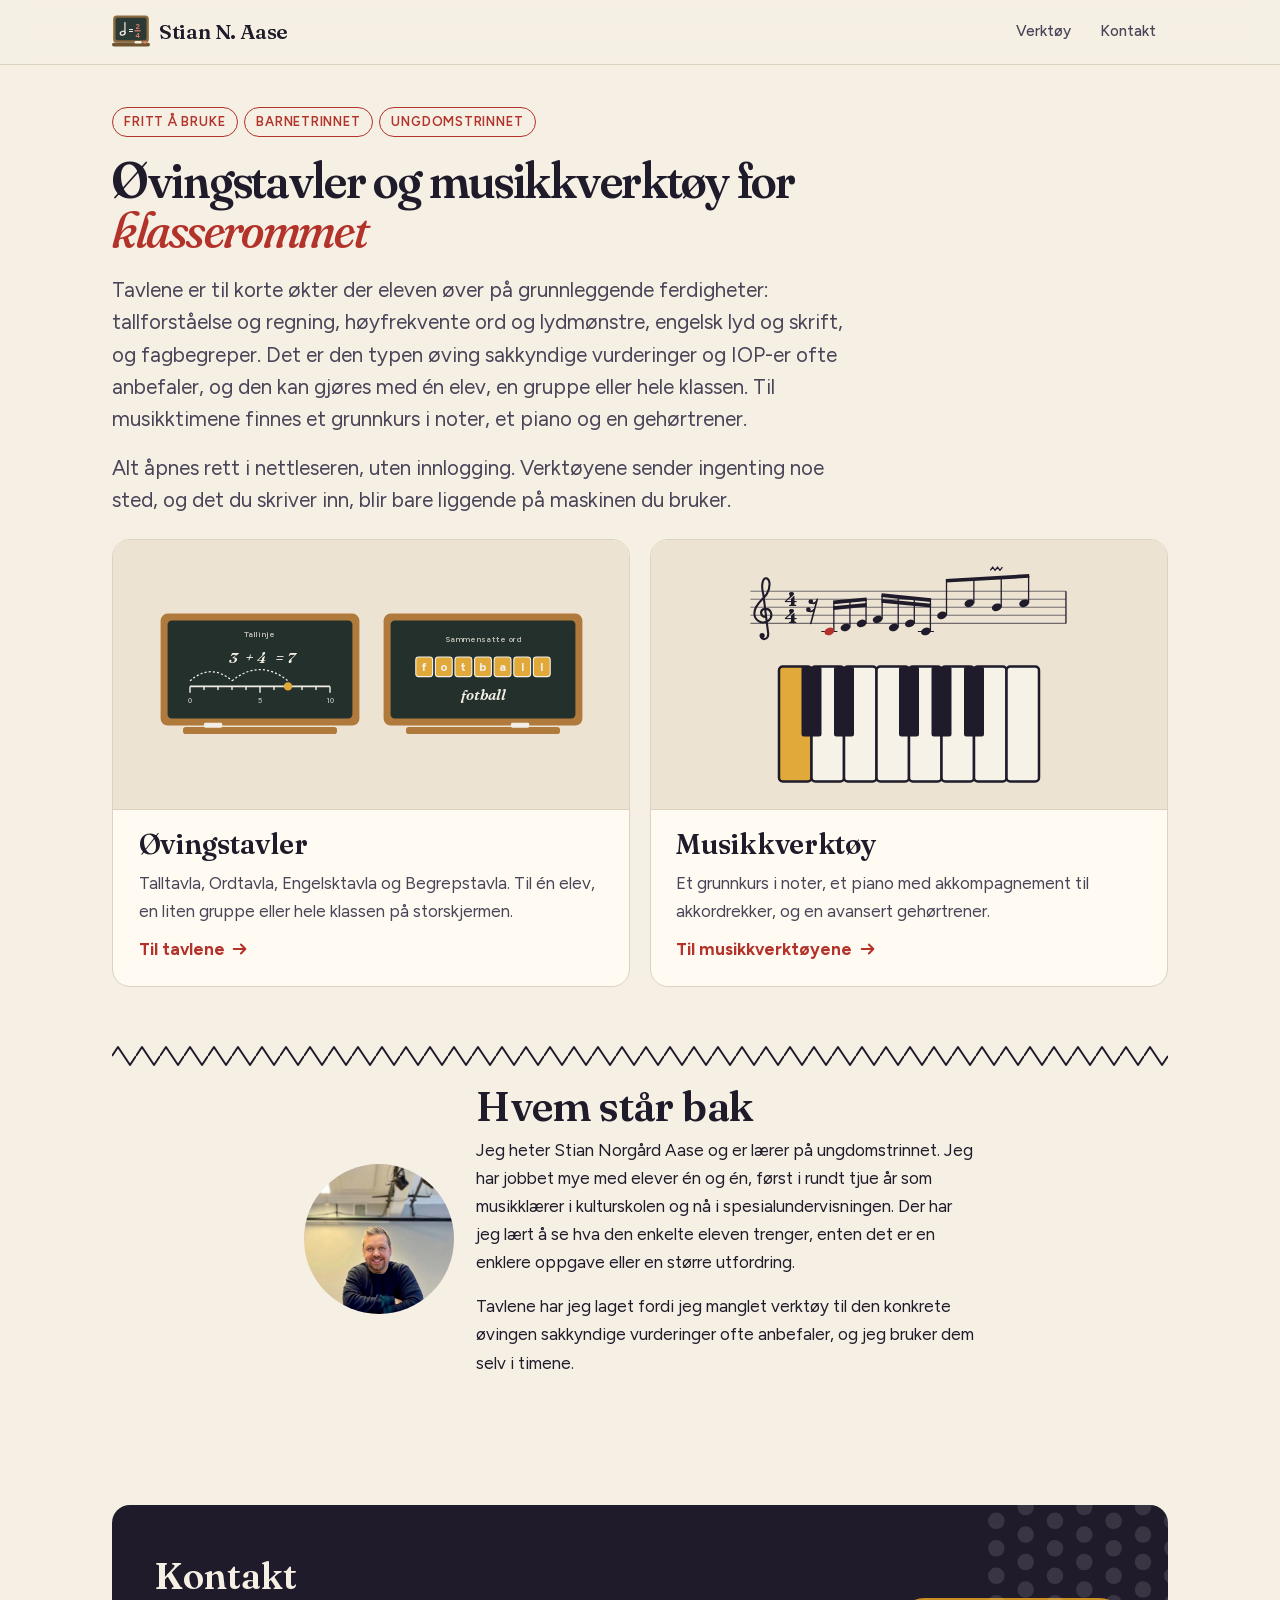
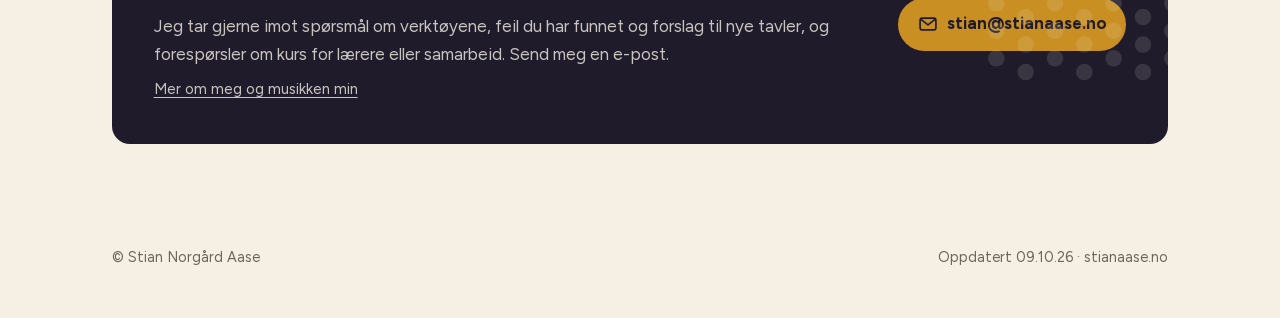
==== commit 32a2dfb7: "Forsiden: «se hva den enkelte eleven trenger» Co-Authored-By: Claude Opus 5.5 <noreply@anthropic.com" ====
--- a/index.html
+++ b/index.html
@@ -61,7 +61,7 @@
   <img src="portrett.jpg" alt="Stian Norgård Aase" width="492" height="479">
   <div>
     <h2 class="sec">Hvem står bak</h2>
-    <p>Jeg heter Stian Norgård Aase og er lærer på ungdomstrinnet. Jeg har jobbet mye med elever én og én, først i rundt tjue år som musikklærer i kulturskolen og nå i spesialundervisningen. Der har jeg lært å finne nivået som passer for hver elev, og å gjøre oppgavene enklere eller vanskeligere ut fra det.</p>
+    <p>Jeg heter Stian Norgård Aase og er lærer på ungdomstrinnet. Jeg har jobbet mye med elever én og én, først i rundt tjue år som musikklærer i kulturskolen og nå i spesialundervisningen. Der har jeg lært å se hva den enkelte eleven trenger, enten det er en enklere oppgave eller en større utfordring.</p>
     <p>Tavlene har jeg laget fordi jeg manglet verktøy til den konkrete øvingen sakkyndige vurderinger ofte anbefaler, og jeg bruker dem selv i timene.</p>
   </div>
 </div></section>
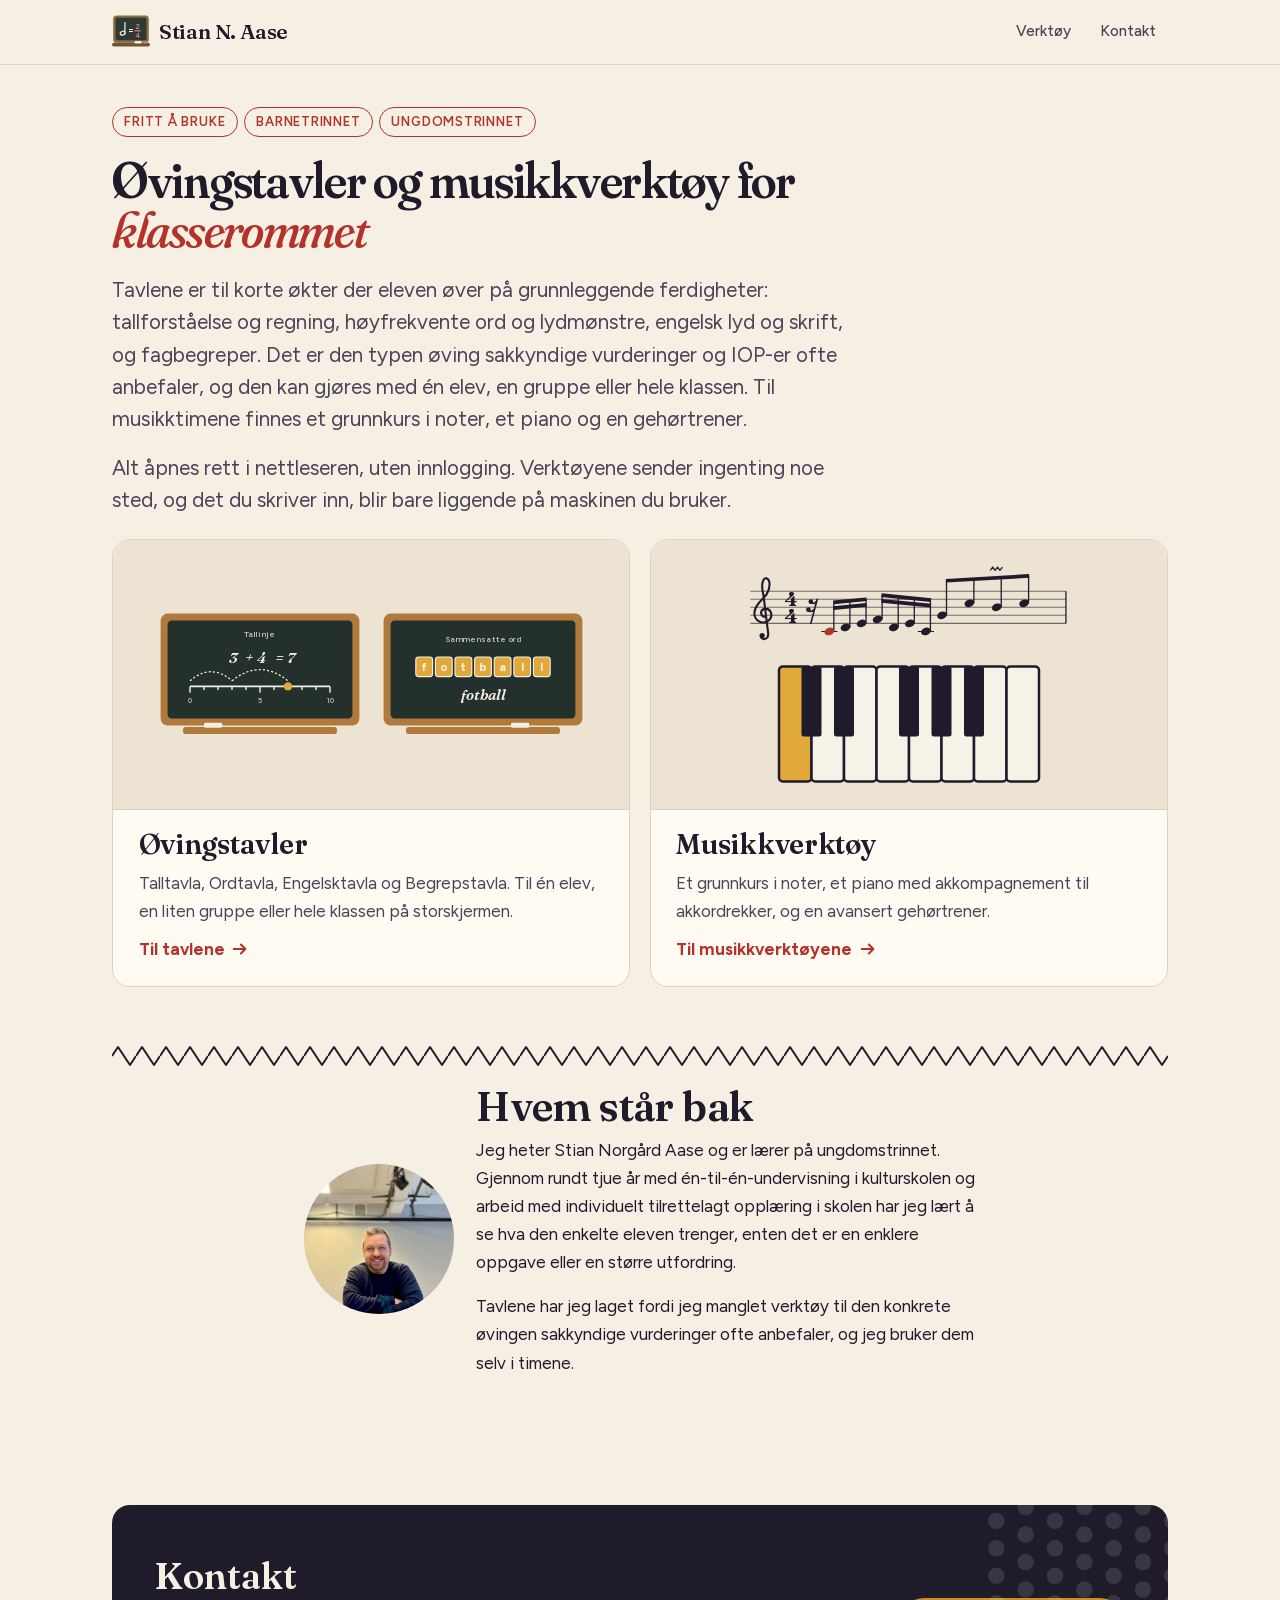
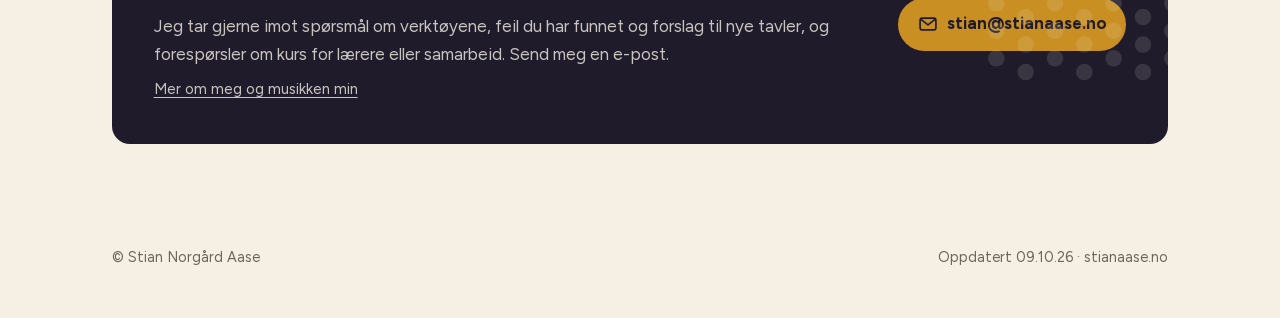
==== commit 221d4528: "Forsiden: «Gjennom én-til-én-undervisning i kulturskolen og individuelt tilrettelagt opplæring …» Co" ====
--- a/index.html
+++ b/index.html
@@ -61,7 +61,7 @@
   <img src="portrett.jpg" alt="Stian Norgård Aase" width="492" height="479">
   <div>
     <h2 class="sec">Hvem står bak</h2>
-    <p>Jeg heter Stian Norgård Aase og er lærer på ungdomstrinnet. Jeg har jobbet mye med elever én og én, først i rundt tjue år som musikklærer i kulturskolen og nå i spesialundervisningen. Der har jeg lært å se hva den enkelte eleven trenger, enten det er en enklere oppgave eller en større utfordring.</p>
+    <p>Jeg heter Stian Norgård Aase og er lærer på ungdomstrinnet. Gjennom rundt tjue år med én-til-én-undervisning i kulturskolen og arbeid med individuelt tilrettelagt opplæring i skolen har jeg lært å se hva den enkelte eleven trenger, enten det er en enklere oppgave eller en større utfordring.</p>
     <p>Tavlene har jeg laget fordi jeg manglet verktøy til den konkrete øvingen sakkyndige vurderinger ofte anbefaler, og jeg bruker dem selv i timene.</p>
   </div>
 </div></section>
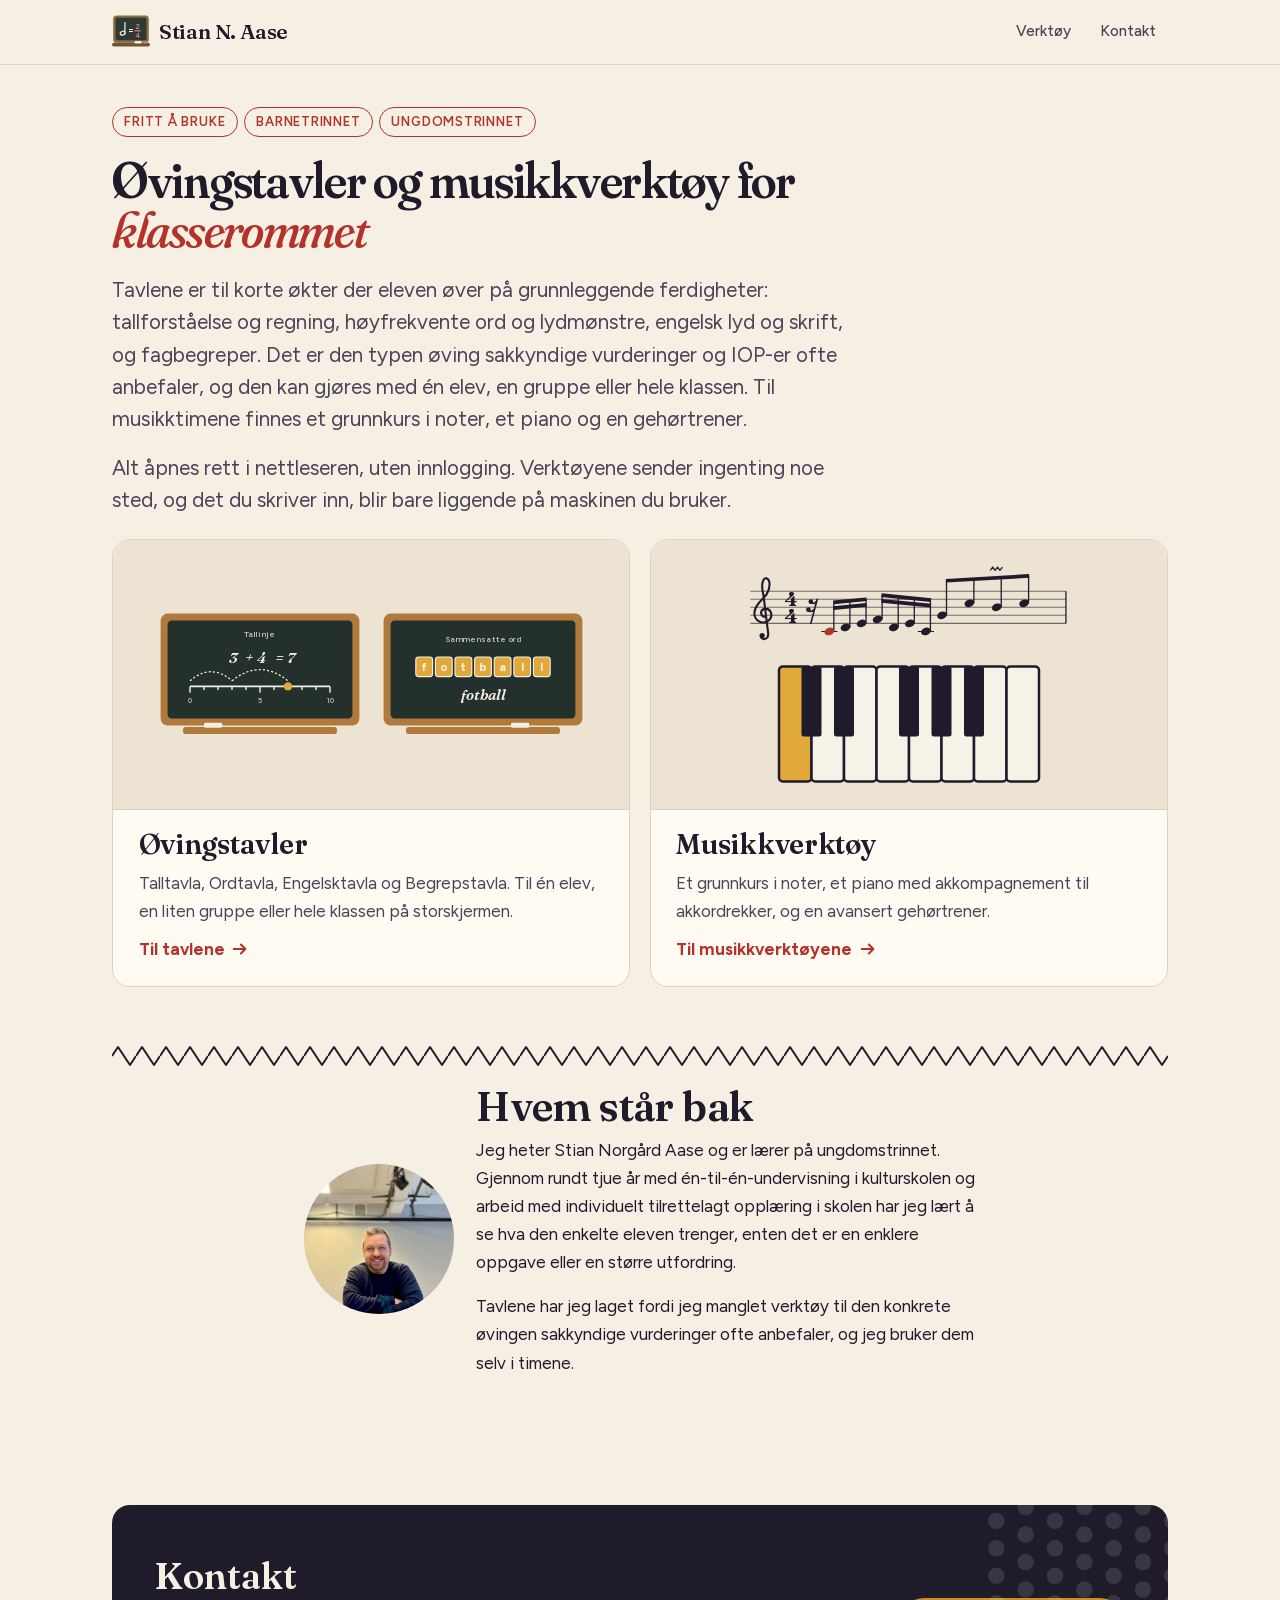
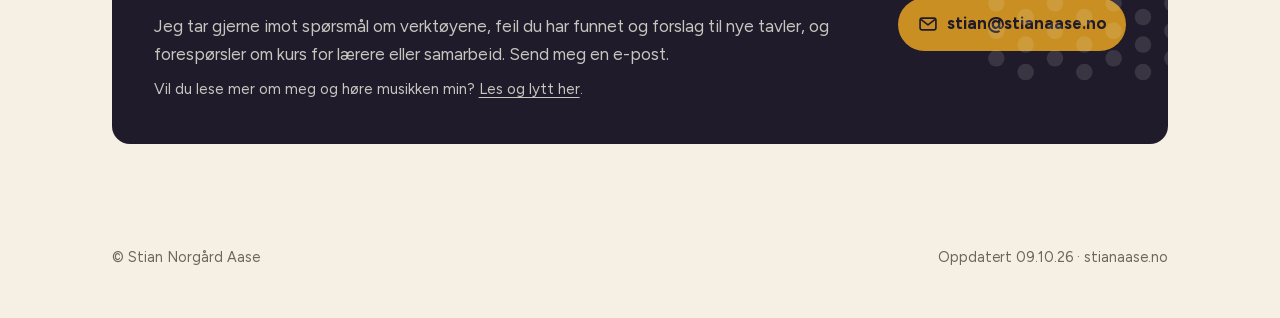
==== commit b7e94d94: "Kontakt: «Vil du lese mer om meg og høre musikken min? Les og lytt her.» Co-Authored-By: Claude Opus" ====
--- a/index.html
+++ b/index.html
@@ -65,7 +65,7 @@
     <p>Tavlene har jeg laget fordi jeg manglet verktøy til den konkrete øvingen sakkyndige vurderinger ofte anbefaler, og jeg bruker dem selv i timene.</p>
   </div>
 </div></section>
-<section id="kontakt"><div class="wrap"><div class="contact"><svg class="dots" viewBox="0 0 120 120" aria-hidden="true"><circle cx="10.0" cy="10.0" r="4.5" class="f-paper"/><circle cx="10.0" cy="25.0" r="4.5" class="f-paper"/><circle cx="10.0" cy="40.0" r="4.5" class="f-paper"/><circle cx="10.0" cy="55.0" r="4.5" class="f-paper"/><circle cx="10.0" cy="70.0" r="4.5" class="f-paper"/><circle cx="10.0" cy="85.0" r="4.5" class="f-paper"/><circle cx="10.0" cy="100.0" r="4.5" class="f-paper"/><circle cx="26.0" cy="17.5" r="4.5" class="f-paper"/><circle cx="26.0" cy="32.5" r="4.5" class="f-paper"/><circle cx="26.0" cy="47.5" r="4.5" class="f-paper"/><circle cx="26.0" cy="62.5" r="4.5" class="f-paper"/><circle cx="26.0" cy="77.5" r="4.5" class="f-paper"/><circle cx="26.0" cy="92.5" r="4.5" class="f-paper"/><circle cx="26.0" cy="107.5" r="4.5" class="f-paper"/><circle cx="42.0" cy="10.0" r="4.5" class="f-paper"/><circle cx="42.0" cy="25.0" r="4.5" class="f-paper"/><circle cx="42.0" cy="40.0" r="4.5" class="f-paper"/><circle cx="42.0" cy="55.0" r="4.5" class="f-paper"/><circle cx="42.0" cy="70.0" r="4.5" class="f-paper"/><circle cx="42.0" cy="85.0" r="4.5" class="f-paper"/><circle cx="42.0" cy="100.0" r="4.5" class="f-paper"/><circle cx="58.0" cy="17.5" r="4.5" class="f-paper"/><circle cx="58.0" cy="32.5" r="4.5" class="f-paper"/><circle cx="58.0" cy="47.5" r="4.5" class="f-paper"/><circle cx="58.0" cy="62.5" r="4.5" class="f-paper"/><circle cx="58.0" cy="77.5" r="4.5" class="f-paper"/><circle cx="58.0" cy="92.5" r="4.5" class="f-paper"/><circle cx="58.0" cy="107.5" r="4.5" class="f-paper"/><circle cx="74.0" cy="10.0" r="4.5" class="f-paper"/><circle cx="74.0" cy="25.0" r="4.5" class="f-paper"/><circle cx="74.0" cy="40.0" r="4.5" class="f-paper"/><circle cx="74.0" cy="55.0" r="4.5" class="f-paper"/><circle cx="74.0" cy="70.0" r="4.5" class="f-paper"/><circle cx="74.0" cy="85.0" r="4.5" class="f-paper"/><circle cx="74.0" cy="100.0" r="4.5" class="f-paper"/><circle cx="90.0" cy="17.5" r="4.5" class="f-paper"/><circle cx="90.0" cy="32.5" r="4.5" class="f-paper"/><circle cx="90.0" cy="47.5" r="4.5" class="f-paper"/><circle cx="90.0" cy="62.5" r="4.5" class="f-paper"/><circle cx="90.0" cy="77.5" r="4.5" class="f-paper"/><circle cx="90.0" cy="92.5" r="4.5" class="f-paper"/><circle cx="90.0" cy="107.5" r="4.5" class="f-paper"/><circle cx="106.0" cy="10.0" r="4.5" class="f-paper"/><circle cx="106.0" cy="25.0" r="4.5" class="f-paper"/><circle cx="106.0" cy="40.0" r="4.5" class="f-paper"/><circle cx="106.0" cy="55.0" r="4.5" class="f-paper"/><circle cx="106.0" cy="70.0" r="4.5" class="f-paper"/><circle cx="106.0" cy="85.0" r="4.5" class="f-paper"/><circle cx="106.0" cy="100.0" r="4.5" class="f-paper"/></svg><div><h2>Kontakt</h2><p>Jeg tar gjerne imot spørsmål om verktøyene, feil du har funnet og forslag til nye tavler, og forespørsler om kurs for lærere eller samarbeid. Send meg en e-post.</p><p class="mer"><a href="musikk/">Mer om meg og musikken min</a></p></div><a class="mail" href="mailto:stian@stianaase.no"><svg><use href="#i-mail"/></svg>stian@stianaase.no</a></div></div></section>
+<section id="kontakt"><div class="wrap"><div class="contact"><svg class="dots" viewBox="0 0 120 120" aria-hidden="true"><circle cx="10.0" cy="10.0" r="4.5" class="f-paper"/><circle cx="10.0" cy="25.0" r="4.5" class="f-paper"/><circle cx="10.0" cy="40.0" r="4.5" class="f-paper"/><circle cx="10.0" cy="55.0" r="4.5" class="f-paper"/><circle cx="10.0" cy="70.0" r="4.5" class="f-paper"/><circle cx="10.0" cy="85.0" r="4.5" class="f-paper"/><circle cx="10.0" cy="100.0" r="4.5" class="f-paper"/><circle cx="26.0" cy="17.5" r="4.5" class="f-paper"/><circle cx="26.0" cy="32.5" r="4.5" class="f-paper"/><circle cx="26.0" cy="47.5" r="4.5" class="f-paper"/><circle cx="26.0" cy="62.5" r="4.5" class="f-paper"/><circle cx="26.0" cy="77.5" r="4.5" class="f-paper"/><circle cx="26.0" cy="92.5" r="4.5" class="f-paper"/><circle cx="26.0" cy="107.5" r="4.5" class="f-paper"/><circle cx="42.0" cy="10.0" r="4.5" class="f-paper"/><circle cx="42.0" cy="25.0" r="4.5" class="f-paper"/><circle cx="42.0" cy="40.0" r="4.5" class="f-paper"/><circle cx="42.0" cy="55.0" r="4.5" class="f-paper"/><circle cx="42.0" cy="70.0" r="4.5" class="f-paper"/><circle cx="42.0" cy="85.0" r="4.5" class="f-paper"/><circle cx="42.0" cy="100.0" r="4.5" class="f-paper"/><circle cx="58.0" cy="17.5" r="4.5" class="f-paper"/><circle cx="58.0" cy="32.5" r="4.5" class="f-paper"/><circle cx="58.0" cy="47.5" r="4.5" class="f-paper"/><circle cx="58.0" cy="62.5" r="4.5" class="f-paper"/><circle cx="58.0" cy="77.5" r="4.5" class="f-paper"/><circle cx="58.0" cy="92.5" r="4.5" class="f-paper"/><circle cx="58.0" cy="107.5" r="4.5" class="f-paper"/><circle cx="74.0" cy="10.0" r="4.5" class="f-paper"/><circle cx="74.0" cy="25.0" r="4.5" class="f-paper"/><circle cx="74.0" cy="40.0" r="4.5" class="f-paper"/><circle cx="74.0" cy="55.0" r="4.5" class="f-paper"/><circle cx="74.0" cy="70.0" r="4.5" class="f-paper"/><circle cx="74.0" cy="85.0" r="4.5" class="f-paper"/><circle cx="74.0" cy="100.0" r="4.5" class="f-paper"/><circle cx="90.0" cy="17.5" r="4.5" class="f-paper"/><circle cx="90.0" cy="32.5" r="4.5" class="f-paper"/><circle cx="90.0" cy="47.5" r="4.5" class="f-paper"/><circle cx="90.0" cy="62.5" r="4.5" class="f-paper"/><circle cx="90.0" cy="77.5" r="4.5" class="f-paper"/><circle cx="90.0" cy="92.5" r="4.5" class="f-paper"/><circle cx="90.0" cy="107.5" r="4.5" class="f-paper"/><circle cx="106.0" cy="10.0" r="4.5" class="f-paper"/><circle cx="106.0" cy="25.0" r="4.5" class="f-paper"/><circle cx="106.0" cy="40.0" r="4.5" class="f-paper"/><circle cx="106.0" cy="55.0" r="4.5" class="f-paper"/><circle cx="106.0" cy="70.0" r="4.5" class="f-paper"/><circle cx="106.0" cy="85.0" r="4.5" class="f-paper"/><circle cx="106.0" cy="100.0" r="4.5" class="f-paper"/></svg><div><h2>Kontakt</h2><p>Jeg tar gjerne imot spørsmål om verktøyene, feil du har funnet og forslag til nye tavler, og forespørsler om kurs for lærere eller samarbeid. Send meg en e-post.</p><p class="mer">Vil du lese mer om meg og høre musikken min? <a href="musikk/">Les og lytt her</a>.</p></div><a class="mail" href="mailto:stian@stianaase.no"><svg><use href="#i-mail"/></svg>stian@stianaase.no</a></div></div></section>
 </main>
 <footer class="foot"><div class="wrap"><span>© Stian Norgård Aase</span><span>Oppdatert 09.10.26 · stianaase.no</span></div></footer>
 <script src="bajan.js" defer></script>
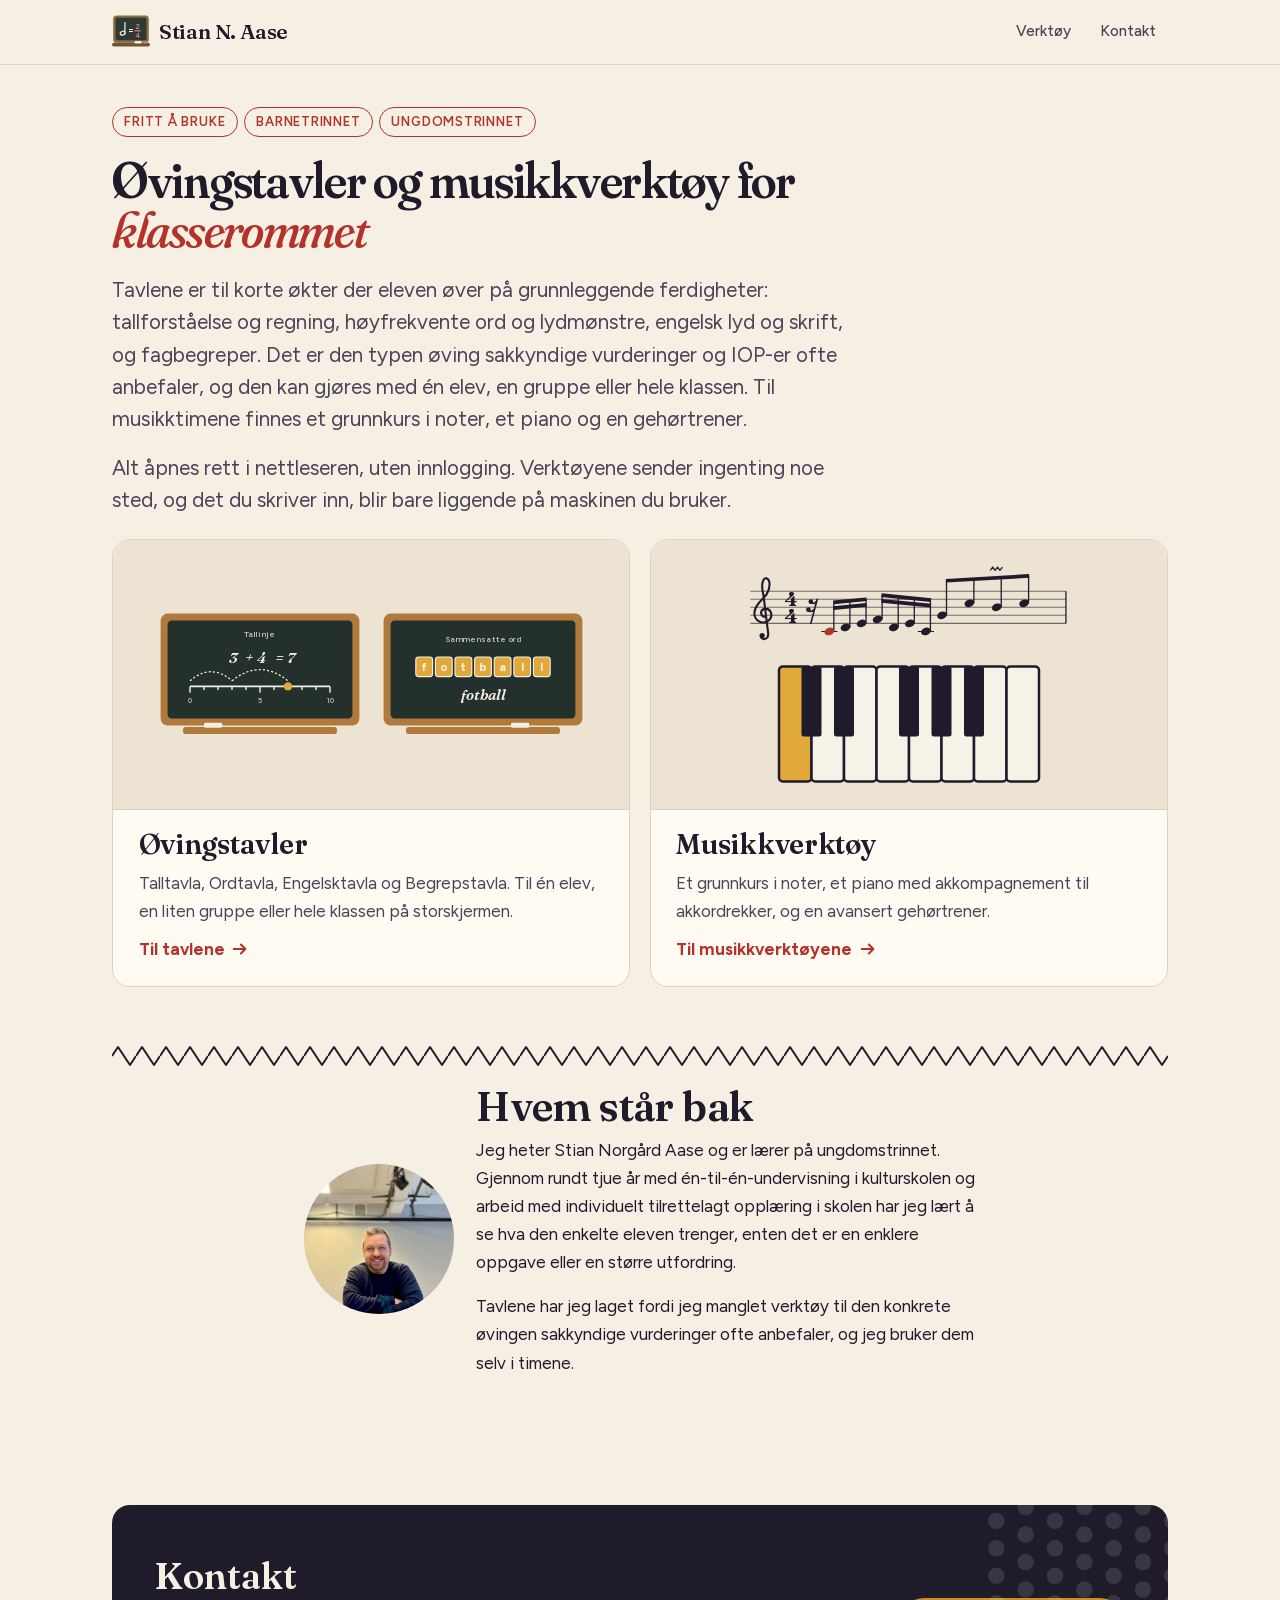
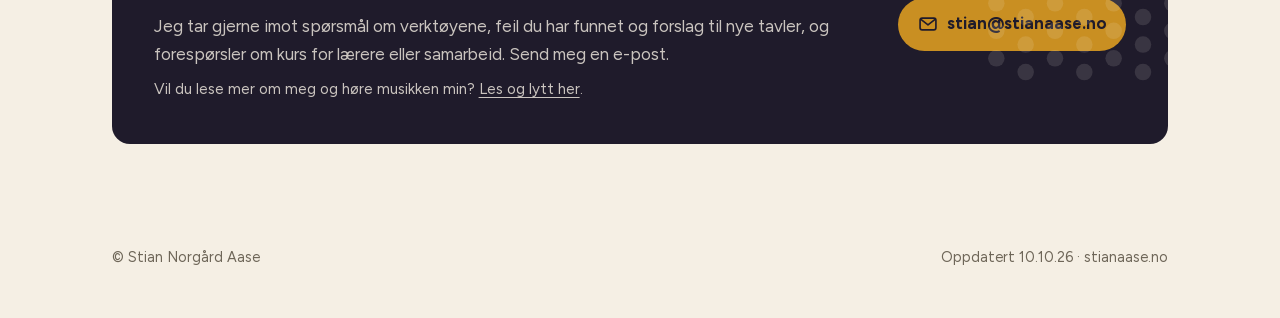
==== commit 9a6e8a4a: "Lærersiden: KI og IOP-behov i åpningen, kortere «Hvorfor tavlene finnes» Co-Authored-By: Claude Opus" ====
--- a/index.html
+++ b/index.html
@@ -67,7 +67,7 @@
 </div></section>
 <section id="kontakt"><div class="wrap"><div class="contact"><svg class="dots" viewBox="0 0 120 120" aria-hidden="true"><circle cx="10.0" cy="10.0" r="4.5" class="f-paper"/><circle cx="10.0" cy="25.0" r="4.5" class="f-paper"/><circle cx="10.0" cy="40.0" r="4.5" class="f-paper"/><circle cx="10.0" cy="55.0" r="4.5" class="f-paper"/><circle cx="10.0" cy="70.0" r="4.5" class="f-paper"/><circle cx="10.0" cy="85.0" r="4.5" class="f-paper"/><circle cx="10.0" cy="100.0" r="4.5" class="f-paper"/><circle cx="26.0" cy="17.5" r="4.5" class="f-paper"/><circle cx="26.0" cy="32.5" r="4.5" class="f-paper"/><circle cx="26.0" cy="47.5" r="4.5" class="f-paper"/><circle cx="26.0" cy="62.5" r="4.5" class="f-paper"/><circle cx="26.0" cy="77.5" r="4.5" class="f-paper"/><circle cx="26.0" cy="92.5" r="4.5" class="f-paper"/><circle cx="26.0" cy="107.5" r="4.5" class="f-paper"/><circle cx="42.0" cy="10.0" r="4.5" class="f-paper"/><circle cx="42.0" cy="25.0" r="4.5" class="f-paper"/><circle cx="42.0" cy="40.0" r="4.5" class="f-paper"/><circle cx="42.0" cy="55.0" r="4.5" class="f-paper"/><circle cx="42.0" cy="70.0" r="4.5" class="f-paper"/><circle cx="42.0" cy="85.0" r="4.5" class="f-paper"/><circle cx="42.0" cy="100.0" r="4.5" class="f-paper"/><circle cx="58.0" cy="17.5" r="4.5" class="f-paper"/><circle cx="58.0" cy="32.5" r="4.5" class="f-paper"/><circle cx="58.0" cy="47.5" r="4.5" class="f-paper"/><circle cx="58.0" cy="62.5" r="4.5" class="f-paper"/><circle cx="58.0" cy="77.5" r="4.5" class="f-paper"/><circle cx="58.0" cy="92.5" r="4.5" class="f-paper"/><circle cx="58.0" cy="107.5" r="4.5" class="f-paper"/><circle cx="74.0" cy="10.0" r="4.5" class="f-paper"/><circle cx="74.0" cy="25.0" r="4.5" class="f-paper"/><circle cx="74.0" cy="40.0" r="4.5" class="f-paper"/><circle cx="74.0" cy="55.0" r="4.5" class="f-paper"/><circle cx="74.0" cy="70.0" r="4.5" class="f-paper"/><circle cx="74.0" cy="85.0" r="4.5" class="f-paper"/><circle cx="74.0" cy="100.0" r="4.5" class="f-paper"/><circle cx="90.0" cy="17.5" r="4.5" class="f-paper"/><circle cx="90.0" cy="32.5" r="4.5" class="f-paper"/><circle cx="90.0" cy="47.5" r="4.5" class="f-paper"/><circle cx="90.0" cy="62.5" r="4.5" class="f-paper"/><circle cx="90.0" cy="77.5" r="4.5" class="f-paper"/><circle cx="90.0" cy="92.5" r="4.5" class="f-paper"/><circle cx="90.0" cy="107.5" r="4.5" class="f-paper"/><circle cx="106.0" cy="10.0" r="4.5" class="f-paper"/><circle cx="106.0" cy="25.0" r="4.5" class="f-paper"/><circle cx="106.0" cy="40.0" r="4.5" class="f-paper"/><circle cx="106.0" cy="55.0" r="4.5" class="f-paper"/><circle cx="106.0" cy="70.0" r="4.5" class="f-paper"/><circle cx="106.0" cy="85.0" r="4.5" class="f-paper"/><circle cx="106.0" cy="100.0" r="4.5" class="f-paper"/></svg><div><h2>Kontakt</h2><p>Jeg tar gjerne imot spørsmål om verktøyene, feil du har funnet og forslag til nye tavler, og forespørsler om kurs for lærere eller samarbeid. Send meg en e-post.</p><p class="mer">Vil du lese mer om meg og høre musikken min? <a href="musikk/">Les og lytt her</a>.</p></div><a class="mail" href="mailto:stian@stianaase.no"><svg><use href="#i-mail"/></svg>stian@stianaase.no</a></div></div></section>
 </main>
-<footer class="foot"><div class="wrap"><span>© Stian Norgård Aase</span><span>Oppdatert 09.10.26 · stianaase.no</span></div></footer>
+<footer class="foot"><div class="wrap"><span>© Stian Norgård Aase</span><span>Oppdatert 10.10.26 · stianaase.no</span></div></footer>
 <script src="bajan.js" defer></script>
 </body>
 </html>
--- a/v2.css
+++ b/v2.css
@@ -266,3 +266,57 @@
 .trygt { max-width: 46rem; margin: 0; padding: .7rem 1rem; border-left: 4px solid var(--teal, #2f6f73); background: color-mix(in srgb, var(--card) 70%, transparent); border-radius: 0 10px 10px 0; color: var(--ink-soft); font-size: .98rem; }
 .hero .trygt { margin-top: .9rem; }
 .contact .mer { margin: .6rem 0 0; font-size: .95rem; } .contact .mer a { color: inherit; }
+
+/* ---------- Duo Jupiter (09.10.26) ---------- */
+.dj-foto { margin: 0; justify-self: center; width: min(100%, 460px); }
+.dj-foto img { display: block; width: 100%; height: auto; aspect-ratio: 4 / 3; object-fit: cover; border-radius: var(--radius); box-shadow: 0 20px 50px -22px rgba(31,27,43,.5); }
+.dj-cta { display: flex; flex-wrap: wrap; gap: .6rem; margin: 1.4rem 0 0; }
+.knapp { display: inline-flex; align-items: center; gap: .5rem; background: var(--red); color: #fff; text-decoration: none; font-weight: 700; padding: .7rem 1.15rem; border-radius: 999px; border: 2px solid var(--red); }
+.knapp:hover { filter: brightness(1.08); }
+.knapp svg { width: 18px; height: 18px; flex: none; }
+.knapp.lys { background: transparent; color: var(--red); }
+.dj-lytt { display: grid; gap: 1.1rem; grid-template-columns: 1fr; align-items: stretch; }
+@media (min-width: 760px) { .dj-lytt { grid-template-columns: 1.4fr 1fr; } .dj-lytt .records { grid-template-columns: 1fr; } }
+.dj-video { display: grid; grid-template-columns: 120px 1fr; gap: 1rem; align-items: center; background: var(--card); border: 1px solid var(--line); border-radius: var(--radius); padding: 1.1rem; color: var(--ink-soft); text-decoration: none; }
+.dj-video img { width: 120px; height: auto; border-radius: 10px; }
+.dj-video b { color: var(--ink); }
+.dj-video .ut { display: inline-flex; align-items: center; gap: .3rem; color: var(--red); font-weight: 600; margin-top: .3rem; }
+.dj-video .ut svg { width: 14px; height: 14px; }
+.dj-video:hover { border-color: var(--red); }
+.dj-spor { list-style: none; padding: 0; margin: 1.4rem 0 0; display: grid; gap: .8rem; grid-template-columns: 1fr; }
+@media (min-width: 760px) { .dj-spor { grid-template-columns: 1fr 1fr; } }
+.dj-spor li { background: var(--card); border: 1px solid var(--line); border-radius: var(--radius); padding: .9rem 1rem; display: grid; gap: .5rem; min-width: 0; }
+.dj-spor .spor-info b { display: block; font-family: var(--display); font-weight: 600; font-size: 1.08rem; line-height: 1.25; }
+.dj-spor .spor-info span { font-size: .9rem; color: var(--muted); }
+.dj-spor .utdrag { margin-top: 0; }
+.sporliste { margin: 1.2rem 0 1rem; padding-left: 1.6rem; }
+.sporliste li { display: grid; grid-template-columns: 1fr auto; gap: 0 .8rem; padding: .25rem 0; border-bottom: 1px dashed var(--line); }
+.sporliste .k { grid-column: 1; grid-row: 2; font-size: .88rem; color: var(--muted); }
+.sporliste .k:empty { display: none; }
+.sporliste .tid { grid-column: 2; grid-row: 1; font-variant-numeric: tabular-nums; color: var(--muted); }
+.kred { font-size: .92rem; color: var(--muted); margin: 0; }
+#om h3 { font-family: var(--display); font-weight: 600; font-size: 1.4rem; margin: 2rem 0 1rem; }
+#om > .wrap > p { color: var(--ink-soft); }
+.dj-folk { background: var(--paper-2); }
+.dj-par { display: grid; gap: 1.2rem; grid-template-columns: 1fr; }
+@media (min-width: 820px) { .dj-par { grid-template-columns: 1fr 1fr; } }
+.dj-person { background: var(--card); border: 1px solid var(--line); border-radius: var(--radius); overflow: hidden; display: grid; grid-template-rows: auto 1fr; }
+.dj-person img { width: 100%; height: 300px; object-fit: cover; object-position: 50% 28%; display: block; }
+.dj-person > div { padding: 1.2rem 1.3rem 1.3rem; }
+.dj-person h3 { font-family: var(--display); font-weight: 600; font-size: 1.45rem; margin: 0 0 .5rem; }
+.dj-person p { margin: 0; color: var(--ink-soft); }
+.dj-sitater { display: grid; gap: 1.1rem; grid-template-columns: 1fr; }
+@media (min-width: 820px) { .dj-sitater { grid-template-columns: repeat(3, 1fr); } }
+.sitat { margin: 0; background: var(--card); border: 1px solid var(--line); border-left: 5px solid var(--gold); border-radius: var(--radius); padding: 1.2rem 1.3rem; display: flex; flex-direction: column; justify-content: space-between; gap: .8rem; }
+.sitat blockquote { margin: 0; }
+.sitat blockquote p { margin: 0; font-family: var(--display); font-style: italic; font-size: 1.2rem; line-height: 1.4; color: var(--ink); }
+.sitat figcaption { font-size: .9rem; color: var(--muted); }
+.dj-andre { margin-top: 1.2rem; color: var(--muted); font-size: .95rem; }
+.dj-galleri { display: grid; gap: .8rem; grid-template-columns: repeat(2, 1fr); }
+@media (min-width: 820px) { .dj-galleri { grid-template-columns: repeat(3, 1fr); } }
+.dj-galleri figure { margin: 0; }
+.dj-galleri img { display: block; width: 100%; height: auto; aspect-ratio: 4 / 3; object-fit: cover; border-radius: 12px; }
+.dj-galleri figcaption { font-size: .85rem; color: var(--muted); margin-top: .35rem; }
+.dj-en { background: var(--card); border: 1px solid var(--line); border-radius: var(--radius); padding: 1.3rem 1.4rem; }
+.dj-en h2 { font-family: var(--display); font-weight: 600; font-size: 1.4rem; margin: 0 0 .6rem; }
+.dj-en p { margin: 0; color: var(--ink-soft); }
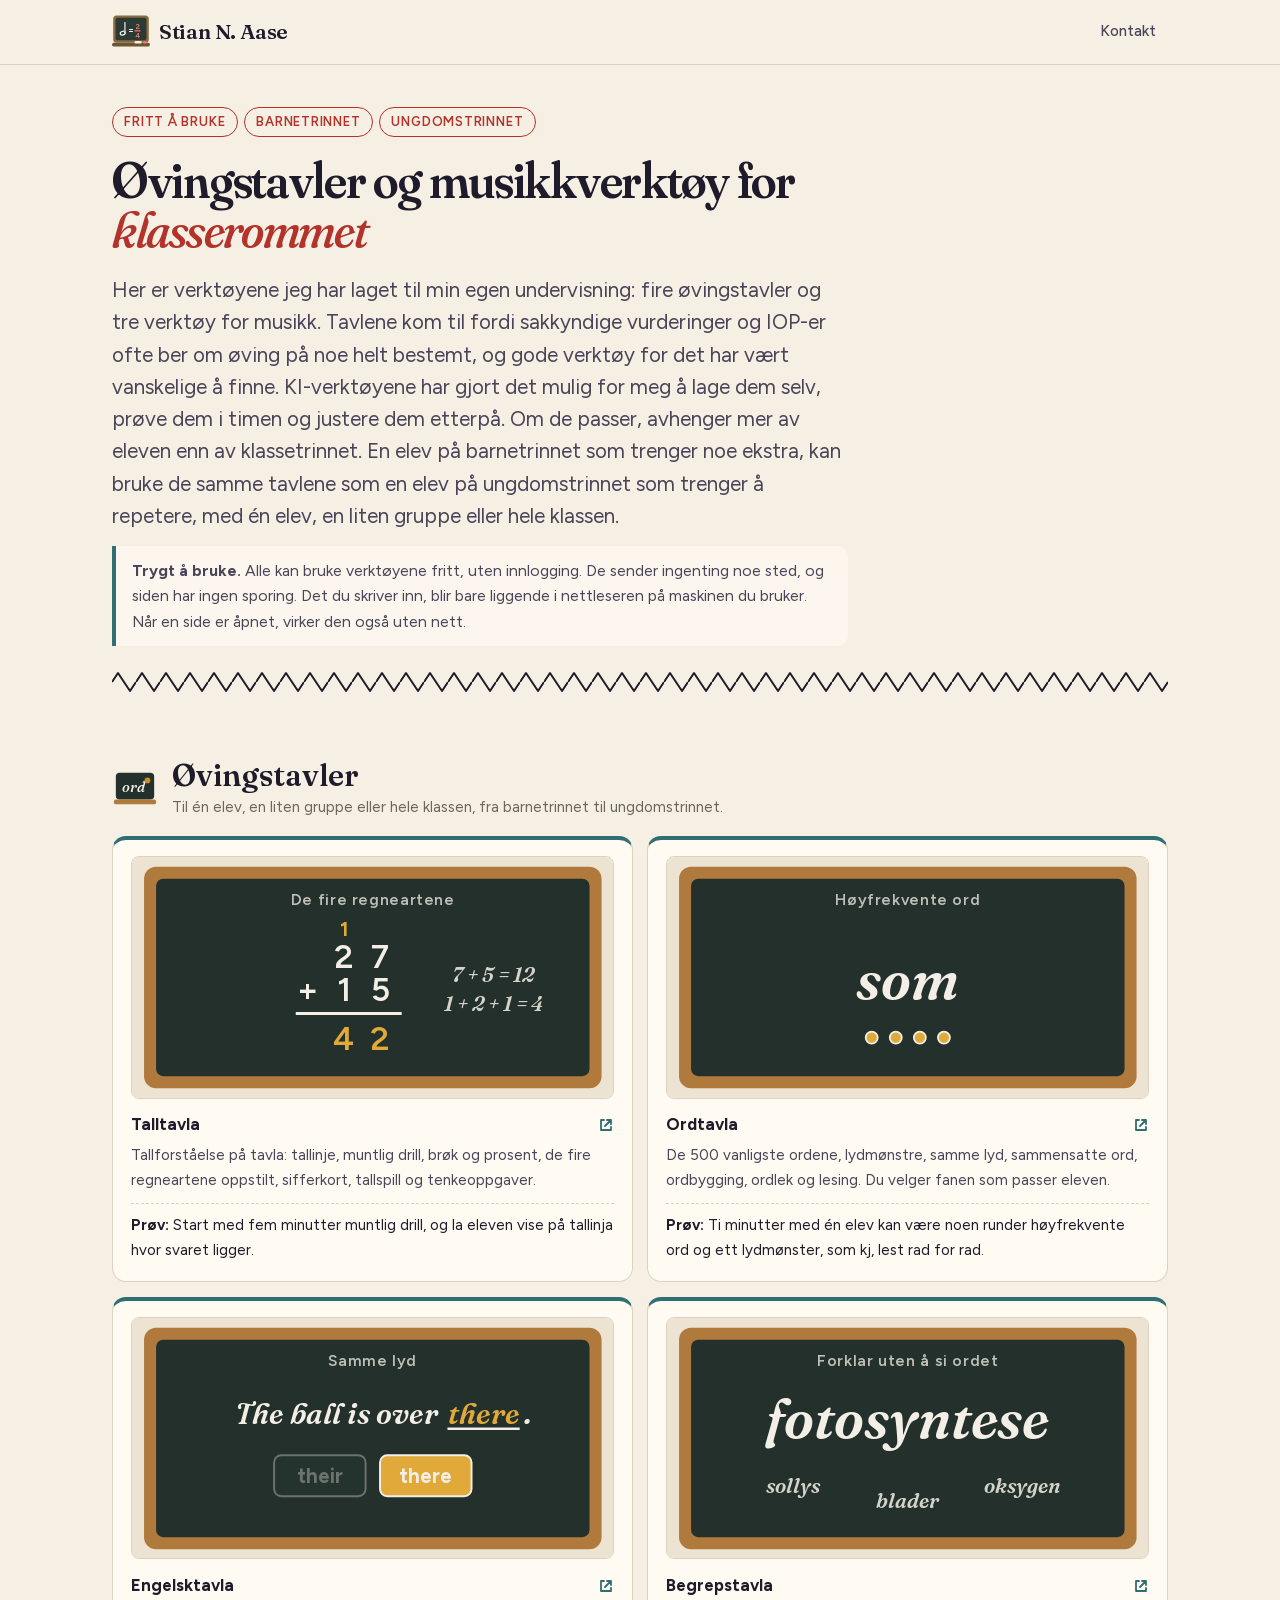
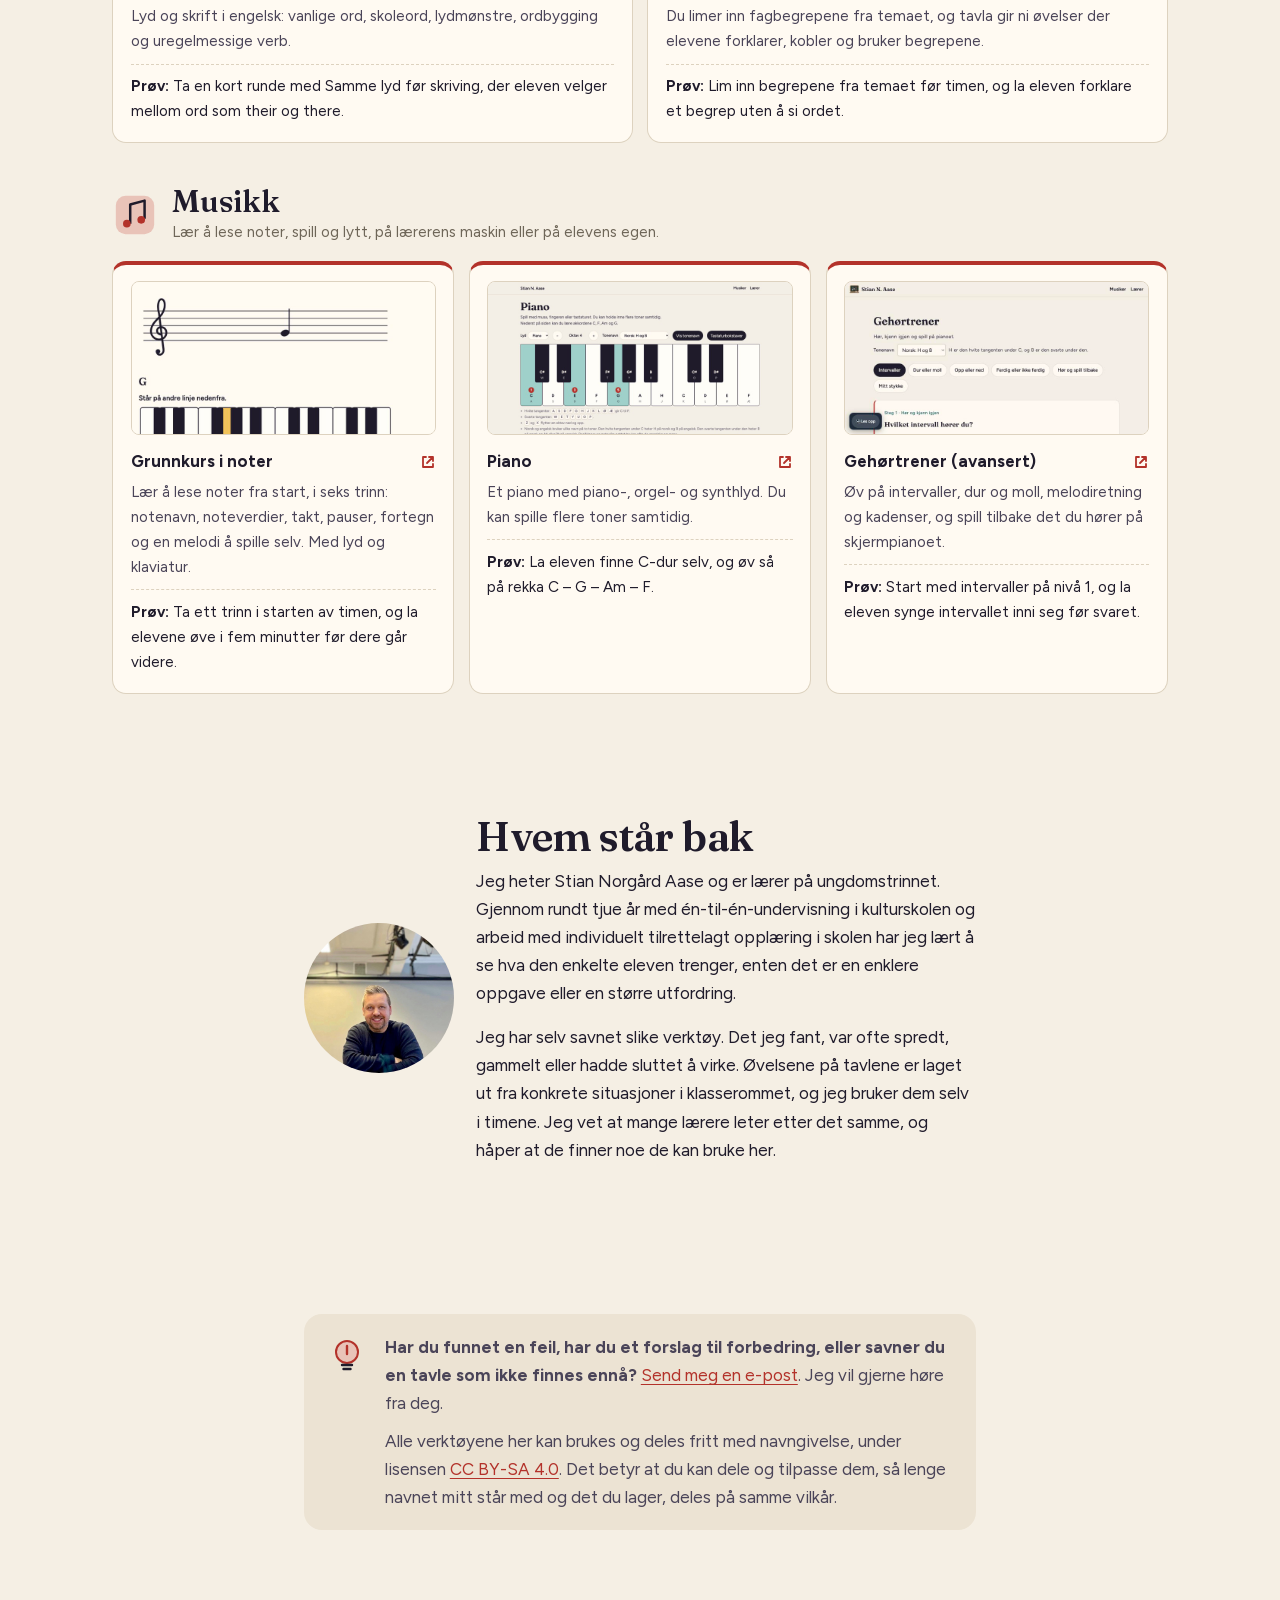
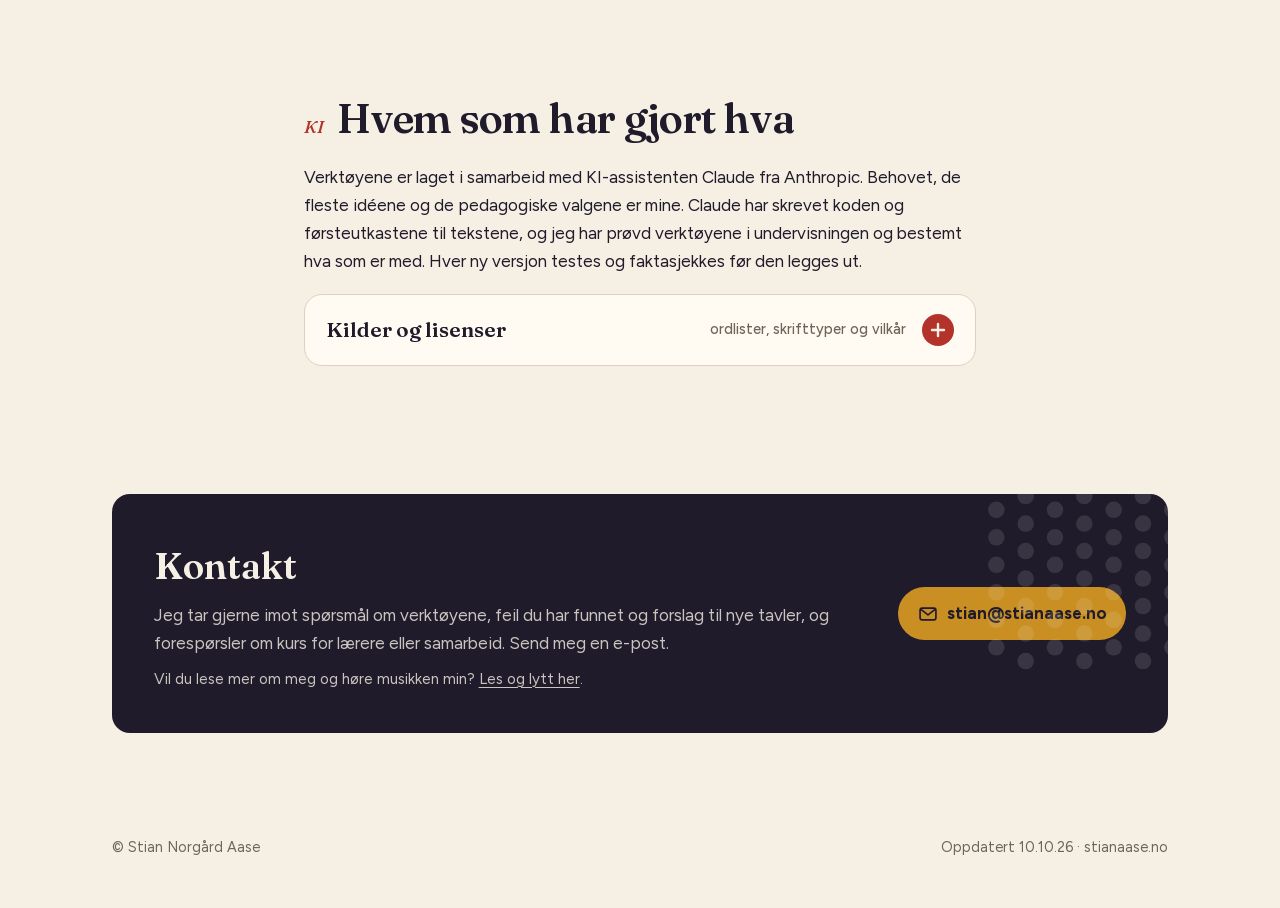
==== commit 44e38c14: "Forsiden er verktøysiden; /laerer sender videre, menyen har bare Kontakt Co-Authored-By: Claude Opus" ====
--- a/index.html
+++ b/index.html
@@ -33,37 +33,46 @@
   <symbol id="i-mail" viewBox="0 0 24 24"><rect x="2.5" y="5" width="19" height="14" rx="2.5" fill="none" stroke="currentColor" stroke-width="2"/><path d="m3.5 6.5 8.5 6.5 8.5-6.5" fill="none" stroke="currentColor" stroke-width="2" stroke-linejoin="round"/></symbol>
   <symbol id="i-plus" viewBox="0 0 16 16"><path d="M8 2v12M2 8h12" stroke="currentColor" stroke-width="2.4" stroke-linecap="round"/></symbol>
 </svg>
-<header class="top"><div class="wrap"><a class="brand" href="./"><svg viewBox="0 0 32 32" role="img" aria-label="Kritt-tavle: en halvnote er lik to fjerdedeler"><rect x="1" y="2" width="30" height="23" rx="3" fill="#8a6a3e"/><rect x="3" y="4" width="26" height="19" rx="1.5" fill="#2b3a35"/><rect x="0" y="25" width="32" height="3.2" rx="1.6" fill="#6f5430"/><rect x="19" y="23.6" width="6" height="2" rx="1" fill="#f4efe6"/><rect x="26" y="23.8" width="3.6" height="1.8" rx=".9" fill="#e8806f"/><ellipse cx="9" cy="17" rx="2.1" ry="1.55" transform="rotate(-20 9 17)" fill="none" stroke="#f4efe6" stroke-width="1"/><path d="M10.9 16.7 V8" stroke="#f4efe6" stroke-width="1" stroke-linecap="round"/><text x="15.6" y="17.2" text-anchor="middle" font-family="Figtree, sans-serif" font-weight="600" font-size="8" fill="#f4efe6">=</text><text x="21.5" y="13.4" text-anchor="middle" font-family="Figtree, sans-serif" font-weight="600" font-size="6" fill="#e8806f">2</text><path d="M19 15 H24" stroke="#e8806f" stroke-width="1"/><text x="21.5" y="20.8" text-anchor="middle" font-family="Figtree, sans-serif" font-weight="600" font-size="6" fill="#e8806f">4</text></svg>Stian N. Aase</a><nav><a href="laerer/">Verktøy</a><a href="#kontakt">Kontakt</a></nav></div></header>
+<header class="top"><div class="wrap"><a class="brand" href="./"><svg viewBox="0 0 32 32" role="img" aria-label="Kritt-tavle: en halvnote er lik to fjerdedeler"><rect x="1" y="2" width="30" height="23" rx="3" fill="#8a6a3e"/><rect x="3" y="4" width="26" height="19" rx="1.5" fill="#2b3a35"/><rect x="0" y="25" width="32" height="3.2" rx="1.6" fill="#6f5430"/><rect x="19" y="23.6" width="6" height="2" rx="1" fill="#f4efe6"/><rect x="26" y="23.8" width="3.6" height="1.8" rx=".9" fill="#e8806f"/><ellipse cx="9" cy="17" rx="2.1" ry="1.55" transform="rotate(-20 9 17)" fill="none" stroke="#f4efe6" stroke-width="1"/><path d="M10.9 16.7 V8" stroke="#f4efe6" stroke-width="1" stroke-linecap="round"/><text x="15.6" y="17.2" text-anchor="middle" font-family="Figtree, sans-serif" font-weight="600" font-size="8" fill="#f4efe6">=</text><text x="21.5" y="13.4" text-anchor="middle" font-family="Figtree, sans-serif" font-weight="600" font-size="6" fill="#e8806f">2</text><path d="M19 15 H24" stroke="#e8806f" stroke-width="1"/><text x="21.5" y="20.8" text-anchor="middle" font-family="Figtree, sans-serif" font-weight="600" font-size="6" fill="#e8806f">4</text></svg>Stian N. Aase</a><nav><a href="#kontakt">Kontakt</a></nav></div></header>
 <main>
 
-<div class="hero kort"><div class="wrap">
-  <ul class="kicker"><li>Fritt å bruke</li><li>Barnetrinnet</li><li>Ungdomstrinnet</li></ul>
-  <h1>Øvingstavler og musikkverktøy for <em>klasserommet</em></h1>
-  <p class="lead">Tavlene er til korte økter der eleven øver på grunnleggende ferdigheter: tallforståelse og regning, høyfrekvente ord og lydmønstre, engelsk lyd og skrift, og fagbegreper. Det er den typen øving sakkyndige vurderinger og IOP-er ofte anbefaler, og den kan gjøres med én elev, en gruppe eller hele klassen. Til musikktimene finnes et grunnkurs i noter, et piano og en gehørtrener.</p>
-  <p class="lead">Alt åpnes rett i nettleseren, uten innlogging. Verktøyene sender ingenting noe sted, og det du skriver inn, blir bare liggende på maskinen du bruker.</p>
-</div></div>
-<div class="wrap"><div class="doors">
-  <a class="door" href="laerer/#tavler">
-    <div class="art" aria-hidden="true"><div class="par"><svg viewBox="0 0 300 190" width="300" role="img" aria-label="Tegning av en skoletavle med tallinje, tiervenner og brøk"><style>.mkr{stroke:#f4efe6}.mkt{font:600 12px Figtree,sans-serif;fill:#f4efe6;opacity:.75;letter-spacing:.04em}.mlt{font:600 11px Figtree,sans-serif;fill:#f4efe6;opacity:.7}.mstor{font:italic 600 22px Fraunces,Georgia,serif;fill:#f4efe6}.mhopp{fill:#e0a93a;transform:translate(140px,0)}.mcelle{fill:none;stroke:#f4efe6;stroke-width:1.6;opacity:.8}.mp{fill:#f4efe6}.mp.mgul{fill:#e0a93a}.mbit{fill:transparent}.mbit0,.mbit1,.mbit2{fill:#e0a93a}.ms2,.ms3{opacity:0}@media (prefers-reduced-motion: no-preference){@keyframes ms1{0%{opacity:0}2%,31%{opacity:1}33%,100%{opacity:0}}@keyframes ms2{0%,33%{opacity:0}35%,64%{opacity:1}66%,100%{opacity:0}}@keyframes ms3{0%,66%{opacity:0}68%,97%{opacity:1}100%{opacity:0}}@keyframes mt1{0%,3.0%{opacity:0}4.5%,31.0%{opacity:1}32.0%,100%{opacity:0}}@keyframes mt2{0%,11.0%{opacity:0}12.5%,31.0%{opacity:1}32.0%,100%{opacity:0}}@keyframes mt3{0%,19.0%{opacity:0}20.5%,31.0%{opacity:1}32.0%,100%{opacity:0}}@keyframes mb1{0%,8.0%{opacity:0}9.5%,31.0%{opacity:1}32.0%,100%{opacity:0}}@keyframes mb2{0%,15.0%{opacity:0}16.5%,31.0%{opacity:1}32.0%,100%{opacity:0}}@keyframes mhopp{0%,7%{transform:translate(0,0)}9%{transform:translate(30px,-16px)}11%,14%{transform:translate(60px,0)}16%{transform:translate(100px,-20px)}18%,31%{transform:translate(140px,0)}33%,100%{transform:translate(140px,0)}}@keyframes mp0{0%,37.0%{opacity:0}38.5%,64.0%{opacity:1}65.0%,100%{opacity:0}}@keyframes mp1{0%,38.2%{opacity:0}39.7%,64.0%{opacity:1}65.0%,100%{opacity:0}}@keyframes mp2{0%,39.4%{opacity:0}40.9%,64.0%{opacity:1}65.0%,100%{opacity:0}}@keyframes mp3{0%,40.6%{opacity:0}42.1%,64.0%{opacity:1}65.0%,100%{opacity:0}}@keyframes mp4{0%,41.8%{opacity:0}43.3%,64.0%{opacity:1}65.0%,100%{opacity:0}}@keyframes mp5{0%,43.0%{opacity:0}44.5%,64.0%{opacity:1}65.0%,100%{opacity:0}}@keyframes mp6{0%,44.2%{opacity:0}45.7%,64.0%{opacity:1}65.0%,100%{opacity:0}}@keyframes mp7{0%,48.4%{opacity:0}49.9%,64.0%{opacity:1}65.0%,100%{opacity:0}}@keyframes mp8{0%,49.6%{opacity:0}51.1%,64.0%{opacity:1}65.0%,100%{opacity:0}}@keyframes mp9{0%,50.8%{opacity:0}52.3%,64.0%{opacity:1}65.0%,100%{opacity:0}}@keyframes mt4{0%,52.0%{opacity:0}53.5%,64.0%{opacity:1}65.0%,100%{opacity:0}}@keyframes mbit0{0%,70.0%{fill:transparent}71.5%,97%{fill:#e0a93a}100%{fill:transparent}}@keyframes mbit1{0%,73.0%{fill:transparent}74.5%,97%{fill:#e0a93a}100%{fill:transparent}}@keyframes mbit2{0%,76.0%{fill:transparent}77.5%,97%{fill:#e0a93a}100%{fill:transparent}}@keyframes mbrok{0%,80.0%{opacity:0}81.5%,97.0%{opacity:1}98.0%,100%{opacity:0}}.ms1{animation:ms1 21.0s linear infinite}.ms2{animation:ms2 21.0s linear infinite}.ms3{animation:ms3 21.0s linear infinite}.mt1{animation:mt1 21.0s linear infinite}.mt2{animation:mt2 21.0s linear infinite}.mt3{animation:mt3 21.0s linear infinite}.mb1{animation:mb1 21.0s linear infinite}.mb2{animation:mb2 21.0s linear infinite}.mt4{animation:mt4 21.0s linear infinite}.mbrok{animation:mbrok 21.0s linear infinite}.mp0{animation:mp0 21.0s linear infinite}.mp1{animation:mp1 21.0s linear infinite}.mp2{animation:mp2 21.0s linear infinite}.mp3{animation:mp3 21.0s linear infinite}.mp4{animation:mp4 21.0s linear infinite}.mp5{animation:mp5 21.0s linear infinite}.mp6{animation:mp6 21.0s linear infinite}.mp7{animation:mp7 21.0s linear infinite}.mp8{animation:mp8 21.0s linear infinite}.mp9{animation:mp9 21.0s linear infinite}.mbit0{animation:mbit0 21.0s linear infinite}.mbit1{animation:mbit1 21.0s linear infinite}.mbit2{animation:mbit2 21.0s linear infinite}.mhopp{animation:mhopp 21.0s ease-in-out infinite}}</style><rect x="8" y="8" width="284" height="160" rx="10" class="f-wood"/><rect x="18" y="18" width="264" height="140" rx="6" class="f-board"/><g class="ms1"><text x="150" y="42" text-anchor="middle" class="mkt" >Tallinje</text><path d="M50 112 H250" class="mkr" stroke-width="2.4"/><path d="M50 112 v9" class="mkr" stroke-width="2"/><path d="M70 112 v5" class="mkr" stroke-width="2"/><path d="M90 112 v5" class="mkr" stroke-width="2"/><path d="M110 112 v5" class="mkr" stroke-width="2"/><path d="M130 112 v5" class="mkr" stroke-width="2"/><path d="M150 112 v9" class="mkr" stroke-width="2"/><path d="M170 112 v5" class="mkr" stroke-width="2"/><path d="M190 112 v5" class="mkr" stroke-width="2"/><path d="M210 112 v5" class="mkr" stroke-width="2"/><path d="M230 112 v5" class="mkr" stroke-width="2"/><path d="M250 112 v9" class="mkr" stroke-width="2"/><text x="50" y="136" text-anchor="middle" class="mlt" >0</text><text x="150" y="136" text-anchor="middle" class="mlt" >5</text><text x="250" y="136" text-anchor="middle" class="mlt" >10</text><path d="M50 104 q30 -26 60 0" class="mkr mbue mb1" fill="none" stroke-width="1.8" stroke-dasharray="3 3"/><path d="M110 104 q40 -32 80 0" class="mkr mbue mb2" fill="none" stroke-width="1.8" stroke-dasharray="3 3"/><circle class="mhopp" cx="50" cy="112" r="6"/><text x="112" y="78" text-anchor="middle" class="mstor mt1" >3</text><text x="144" y="78" text-anchor="middle" class="mstor mt2" >+ 4</text><text x="186" y="78" text-anchor="middle" class="mstor mt3" >= 7</text></g><g class="ms2"><text x="150" y="42" text-anchor="middle" class="mkt" >Tiervenner</text><rect x="90" y="62" width="22" height="22" rx="3" class="mcelle"/><rect x="114" y="62" width="22" height="22" rx="3" class="mcelle"/><rect x="138" y="62" width="22" height="22" rx="3" class="mcelle"/><rect x="162" y="62" width="22" height="22" rx="3" class="mcelle"/><rect x="186" y="62" width="22" height="22" rx="3" class="mcelle"/><rect x="90" y="86" width="22" height="22" rx="3" class="mcelle"/><rect x="114" y="86" width="22" height="22" rx="3" class="mcelle"/><rect x="138" y="86" width="22" height="22" rx="3" class="mcelle"/><rect x="162" y="86" width="22" height="22" rx="3" class="mcelle"/><rect x="186" y="86" width="22" height="22" rx="3" class="mcelle"/><circle cx="101" cy="73" r="7.5" class="mp mp0"/><circle cx="125" cy="73" r="7.5" class="mp mp1"/><circle cx="149" cy="73" r="7.5" class="mp mp2"/><circle cx="173" cy="73" r="7.5" class="mp mp3"/><circle cx="197" cy="73" r="7.5" class="mp mp4"/><circle cx="101" cy="97" r="7.5" class="mp mp5"/><circle cx="125" cy="97" r="7.5" class="mp mp6"/><circle cx="149" cy="97" r="7.5" class="mp mp7 mgul"/><circle cx="173" cy="97" r="7.5" class="mp mp8 mgul"/><circle cx="197" cy="97" r="7.5" class="mp mp9 mgul"/><text x="150" y="138" text-anchor="middle" class="mstor mt4" >7 + 3 = 10</text></g><g class="ms3"><text x="150" y="42" text-anchor="middle" class="mkt" >Brøk</text><path d="M118 92 L118 60 A32 32 0 0 1 150 92 Z" class="mbit mbit0"/><path d="M118 92 L150 92 A32 32 0 0 1 118 124 Z" class="mbit mbit1"/><path d="M118 92 L118 124 A32 32 0 0 1 86 92 Z" class="mbit mbit2"/><path d="M118 92 L86 92 A32 32 0 0 1 118 60 Z" class="mbit mbit3"/><circle cx="118" cy="92" r="32" class="mkr" fill="none" stroke-width="2"/><path d="M118 60 V124 M86 92 H150" class="mkr" stroke-width="1.6"/><g class="mbrok"><text x="196" y="84" text-anchor="middle" class="mstor" >3</text><path d="M184 92 H208" class="mkr" stroke-width="2.4"/><text x="196" y="116" text-anchor="middle" class="mstor" >4</text></g></g><rect x="40" y="170" width="220" height="10" rx="4" class="f-wood"/><rect x="70" y="164" width="26" height="7" rx="2" class="f-chalk"/></svg><svg viewBox="0 0 300 190" width="300" role="img" aria-label="Tegning av en skoletavle: fot og ball blir fotball, og sol blir sal og sel"><style>.nbf{fill:#2b3a35;stroke:#f4efe6;stroke-width:1.6}.nbt{font:700 17px Figtree,sans-serif;fill:#f4efe6}.nkt{font:600 12px Figtree,sans-serif;fill:#f4efe6;opacity:.75;letter-spacing:.04em}.npluss{font:700 22px Figtree,sans-serif;fill:#f4efe6}.nord{font:italic 600 21px Fraunces,Georgia,serif;fill:#f4efe6}.ns2{opacity:0}.nball{transform:translateX(-30px)}.npluss{opacity:0}.ns1 .nbf{fill:#e0a93a}.nl1,.nl2,.nla,.nle{opacity:0}@media (prefers-reduced-motion: no-preference){@keyframes ns1{0%{opacity:0}4%,48%{opacity:1}51%,100%{opacity:0}}@keyframes npluss{0%,18%{opacity:1}22%,100%{opacity:0}}@keyframes nball{0%,19%{transform:translateX(0)}26%,100%{transform:translateX(-30px)}}@keyframes ngul{0%,26%{fill:#2b3a35}29%,100%{fill:#e0a93a}}@keyframes nord1{0%,28%{opacity:0}32%,100%{opacity:1}}@keyframes ns2{0%,51%{opacity:0}54%,97%{opacity:1}100%{opacity:0}}@keyframes nl0{0%,68%{opacity:1}69%,100%{opacity:0}}@keyframes nl1{0%,68%{opacity:0}69%,82%{opacity:1}83%,100%{opacity:0}}@keyframes nl2{0%,82%{opacity:0}83%,100%{opacity:1}}@keyframes nmidt{0%,66%{fill:#2b3a35}68%,72%{fill:#e0a93a}74%,80%{fill:#2b3a35}82%,86%{fill:#e0a93a}88%,100%{fill:#2b3a35}}.ns1{animation:ns1 15.0s linear infinite}.npluss{animation:npluss 15.0s linear infinite}.nball{animation:nball 15.0s ease-in-out infinite}.ns1 .nbf{animation:ngul 15.0s linear infinite}.ns1 .nord{animation:nord1 15.0s linear infinite}.ns2{animation:ns2 15.0s linear infinite}.nl0{animation:nl0 15.0s linear infinite}.nl1{animation:nl1 15.0s linear infinite}.nl2{animation:nl2 15.0s linear infinite}.nmidt .nbf{animation:nmidt 15.0s linear infinite}.nlo{animation:nl0 15.0s linear infinite}.nla{animation:nl1 15.0s linear infinite}.nle{animation:nl2 15.0s linear infinite}}</style><rect x="8" y="8" width="284" height="160" rx="10" class="f-wood"/><rect x="18" y="18" width="264" height="140" rx="6" class="f-board"/><g class="ns1"><text x="150" y="48" text-anchor="middle" class="nkt">Sammensatte ord</text><g class="nbr "><rect x="54" y="70" width="24" height="28" rx="4" class="nbf"/><text x="66" y="90" text-anchor="middle" class="nbt">f</text></g><g class="nbr "><rect x="82" y="70" width="24" height="28" rx="4" class="nbf"/><text x="94" y="90" text-anchor="middle" class="nbt">o</text></g><g class="nbr "><rect x="110" y="70" width="24" height="28" rx="4" class="nbf"/><text x="122" y="90" text-anchor="middle" class="nbt">t</text></g><text x="154" y="92" text-anchor="middle" class="npluss">+</text><g class="nball"><g class="nbr "><rect x="168" y="70" width="24" height="28" rx="4" class="nbf"/><text x="180" y="90" text-anchor="middle" class="nbt">b</text></g><g class="nbr "><rect x="196" y="70" width="24" height="28" rx="4" class="nbf"/><text x="208" y="90" text-anchor="middle" class="nbt">a</text></g><g class="nbr "><rect x="224" y="70" width="24" height="28" rx="4" class="nbf"/><text x="236" y="90" text-anchor="middle" class="nbt">l</text></g><g class="nbr "><rect x="252" y="70" width="24" height="28" rx="4" class="nbf"/><text x="264" y="90" text-anchor="middle" class="nbt">l</text></g></g><text x="150" y="132" text-anchor="middle" class="nord">fotball</text></g><g class="ns2"><text x="150" y="48" text-anchor="middle" class="nkt">Bytt én lyd</text><g class="nbr "><rect x="110" y="90" width="24" height="28" rx="4" class="nbf"/><text x="122" y="110" text-anchor="middle" class="nbt">s</text></g><g class="nbr nmidt"><rect x="138" y="90" width="24" height="28" rx="4" class="nbf"/><text x="150" y="110" text-anchor="middle" class="nbt nl nl0">o</text><text x="150" y="110" text-anchor="middle" class="nbt nl nl1">a</text><text x="150" y="110" text-anchor="middle" class="nbt nl nl2">e</text></g><g class="nbr "><rect x="166" y="90" width="24" height="28" rx="4" class="nbf"/><text x="178" y="110" text-anchor="middle" class="nbt">l</text></g><text x="150" y="146" text-anchor="middle" class="nord nlo">sol</text><text x="150" y="146" text-anchor="middle" class="nord nla">sal</text><text x="150" y="146" text-anchor="middle" class="nord nle">sel</text></g><rect x="40" y="170" width="220" height="10" rx="4" class="f-wood"/><rect x="190" y="164" width="26" height="7" rx="2" class="f-chalk"/></svg></div></div>
-    <h2>Øvingstavler</h2>
-    <p>Talltavla, Ordtavla, Engelsktavla og Begrepstavla. Til én elev, en liten gruppe eller hele klassen på storskjermen.</p>
-    <span class="go">Til tavlene <svg><use href="#i-arrow"/></svg></span>
-  </a>
-  <a class="door" href="laerer/#musikk">
-    <div class="art" aria-hidden="true"><div class="par stablet"><svg class="noter" viewBox="0 0 410 120" width="300" role="img" aria-label="Noter: åpningen av Bachs Invensjon nr. 1 i C-dur"><style>@media (prefers-reduced-motion: no-preference){@keyframes bh1{0%{fill:var(--ink)}4.16%{fill:var(--ink)}4.17%{fill:var(--red)}7.71%{fill:var(--red)}7.72%{fill:var(--ink)}100%{fill:var(--ink)}}.bh1{animation:bh1 4.8s linear infinite}@keyframes bh2{0%{fill:var(--ink)}8.32%{fill:var(--ink)}8.33%{fill:var(--red)}11.88%{fill:var(--red)}11.89%{fill:var(--ink)}100%{fill:var(--ink)}}.bh2{animation:bh2 4.8s linear infinite}@keyframes bh3{0%{fill:var(--ink)}12.49%{fill:var(--ink)}12.50%{fill:var(--red)}16.04%{fill:var(--red)}16.05%{fill:var(--ink)}100%{fill:var(--ink)}}.bh3{animation:bh3 4.8s linear infinite}@keyframes bh4{0%{fill:var(--ink)}16.66%{fill:var(--ink)}16.67%{fill:var(--red)}20.21%{fill:var(--red)}20.22%{fill:var(--ink)}100%{fill:var(--ink)}}.bh4{animation:bh4 4.8s linear infinite}@keyframes bh5{0%{fill:var(--ink)}20.82%{fill:var(--ink)}20.83%{fill:var(--red)}24.38%{fill:var(--red)}24.39%{fill:var(--ink)}100%{fill:var(--ink)}}.bh5{animation:bh5 4.8s linear infinite}@keyframes bh6{0%{fill:var(--ink)}24.99%{fill:var(--ink)}25.00%{fill:var(--red)}28.54%{fill:var(--red)}28.55%{fill:var(--ink)}100%{fill:var(--ink)}}.bh6{animation:bh6 4.8s linear infinite}@keyframes bh7{0%{fill:var(--ink)}29.16%{fill:var(--ink)}29.17%{fill:var(--red)}32.71%{fill:var(--red)}32.72%{fill:var(--ink)}100%{fill:var(--ink)}}.bh7{animation:bh7 4.8s linear infinite}@keyframes bh8{0%{fill:var(--ink)}33.32%{fill:var(--ink)}33.33%{fill:var(--red)}40.42%{fill:var(--red)}40.43%{fill:var(--ink)}100%{fill:var(--ink)}}.bh8{animation:bh8 4.8s linear infinite}@keyframes bh9{0%{fill:var(--ink)}41.66%{fill:var(--ink)}41.67%{fill:var(--red)}48.75%{fill:var(--red)}48.76%{fill:var(--ink)}100%{fill:var(--ink)}}.bh9{animation:bh9 4.8s linear infinite}@keyframes bh10{0%{fill:var(--ink)}49.99%{fill:var(--ink)}50.00%{fill:var(--red)}57.08%{fill:var(--red)}57.09%{fill:var(--ink)}100%{fill:var(--ink)}}.bh10{animation:bh10 4.8s linear infinite}@keyframes bh11{0%{fill:var(--ink)}58.32%{fill:var(--ink)}58.33%{fill:var(--red)}65.42%{fill:var(--red)}65.43%{fill:var(--ink)}100%{fill:var(--ink)}}.bh11{animation:bh11 4.8s linear infinite}}.noter .bh{fill:var(--ink)}.noter .bh1{fill:var(--red)}</style><path d="M8 40 H400" class="s-ink" stroke-width="1.3" opacity=".6"/><path d="M8 50 H400" class="s-ink" stroke-width="1.3" opacity=".6"/><path d="M8 60 H400" class="s-ink" stroke-width="1.3" opacity=".6"/><path d="M8 70 H400" class="s-ink" stroke-width="1.3" opacity=".6"/><path d="M8 80 H400" class="s-ink" stroke-width="1.3" opacity=".6"/><path d="M27 72 C20 72 19 63 26 62 C34 61 37 72 30 77 C22 82 12 76 13 66 C14 56 24 50 28 44 C33 36 33 26 28 24 C23 23 21 33 24 44 L30 92 C31 100 22 102 21 96" class="s-ink" fill="none" stroke-width="2.6" stroke-linecap="round" stroke-linejoin="round"/><circle cx="22.5" cy="95" r="3.2" class="f-ink"/><text x="58" y="59" text-anchor="middle" class="f-ink" font-family="Fraunces, Georgia, serif" font-weight="700" font-size="25">4</text><text x="58" y="79" text-anchor="middle" class="f-ink" font-family="Fraunces, Georgia, serif" font-weight="700" font-size="25">4</text><path d="M91 50 L83 80" class="s-ink" stroke-width="2" stroke-linecap="round"/><path d="M83 54 q4 3 7.2 -1.5" class="s-ink" fill="none" stroke-width="2"/><circle cx="83" cy="53" r="2.9" class="f-ink"/><path d="M80 64 q4 3 7.5 -1.5" class="s-ink" fill="none" stroke-width="2"/><circle cx="80" cy="63" r="2.9" class="f-ink"/><path d="M96 90 H116" class="s-ink" stroke-width="1.3"/><path d="M216 90 H236" class="s-ink" stroke-width="1.3"/><path d="M111.6 90 V54.0" class="s-ink" stroke-width="1.6"/><path d="M131.6 85 V52.0" class="s-ink" stroke-width="1.6"/><path d="M151.6 80 V50.0" class="s-ink" stroke-width="1.6"/><path d="M110.8 54.0 L152.4 50.0" class="s-ink" stroke-width="4.6"/><path d="M110.8 61.0 L152.4 57.0" class="s-ink" stroke-width="4.6"/><path d="M171.6 75 V45.0" class="s-ink" stroke-width="1.6"/><path d="M191.6 85 V47.0" class="s-ink" stroke-width="1.6"/><path d="M211.6 80 V49.0" class="s-ink" stroke-width="1.6"/><path d="M231.6 90 V51.0" class="s-ink" stroke-width="1.6"/><path d="M170.8 45.0 L232.4 51.0" class="s-ink" stroke-width="4.6"/><path d="M170.8 52.0 L232.4 58.0" class="s-ink" stroke-width="4.6"/><path d="M251.6 70 V27.0" class="s-ink" stroke-width="1.6"/><path d="M285.6 55 V25.0" class="s-ink" stroke-width="1.6"/><path d="M319.6 60 V23.0" class="s-ink" stroke-width="1.6"/><path d="M353.6 55 V21.0" class="s-ink" stroke-width="1.6"/><path d="M250.8 27.0 L354.4 21.0" class="s-ink" stroke-width="4.6"/><path d="M306 14 l3 -4 3 4 3 -4 3 4 3 -4" class="s-ink" fill="none" stroke-width="1.6" stroke-linejoin="round"/><ellipse class="bh bh1" cx="106" cy="90" rx="6.2" ry="4.6" transform="rotate(-20 106 90)"/><ellipse class="bh bh2" cx="126" cy="85" rx="6.2" ry="4.6" transform="rotate(-20 126 85)"/><ellipse class="bh bh3" cx="146" cy="80" rx="6.2" ry="4.6" transform="rotate(-20 146 80)"/><ellipse class="bh bh4" cx="166" cy="75" rx="6.2" ry="4.6" transform="rotate(-20 166 75)"/><ellipse class="bh bh5" cx="186" cy="85" rx="6.2" ry="4.6" transform="rotate(-20 186 85)"/><ellipse class="bh bh6" cx="206" cy="80" rx="6.2" ry="4.6" transform="rotate(-20 206 80)"/><ellipse class="bh bh7" cx="226" cy="90" rx="6.2" ry="4.6" transform="rotate(-20 226 90)"/><ellipse class="bh bh8" cx="246" cy="70" rx="6.2" ry="4.6" transform="rotate(-20 246 70)"/><ellipse class="bh bh9" cx="280" cy="55" rx="6.2" ry="4.6" transform="rotate(-20 280 55)"/><ellipse class="bh bh10" cx="314" cy="60" rx="6.2" ry="4.6" transform="rotate(-20 314 60)"/><ellipse class="bh bh11" cx="348" cy="55" rx="6.2" ry="4.6" transform="rotate(-20 348 55)"/><path d="M400 40 V80" class="s-ink" stroke-width="1.6"/></svg><svg viewBox="0 0 216 104" width="160" role="img" aria-label="Klaviatur som spiller åpningen av Bachs Invensjon nr. 1"><style>.kt{fill:#f7f2e8;stroke:#1f1b2b}.kt0{fill:#e0a93a}@media (prefers-reduced-motion: no-preference){@keyframes kt0{0%{fill:#f7f2e8}4.16%{fill:#f7f2e8}4.17%{fill:#e0a93a}7.71%{fill:#e0a93a}7.72%{fill:#f7f2e8}29.16%{fill:#f7f2e8}29.17%{fill:#e0a93a}32.71%{fill:#e0a93a}32.72%{fill:#f7f2e8}100%{fill:#f7f2e8}}.kt0{animation:kt0 4.8s linear infinite}@keyframes kt1{0%{fill:#f7f2e8}8.32%{fill:#f7f2e8}8.33%{fill:#e0a93a}11.88%{fill:#e0a93a}11.89%{fill:#f7f2e8}20.82%{fill:#f7f2e8}20.83%{fill:#e0a93a}24.38%{fill:#e0a93a}24.39%{fill:#f7f2e8}100%{fill:#f7f2e8}}.kt1{animation:kt1 4.8s linear infinite}@keyframes kt2{0%{fill:#f7f2e8}12.49%{fill:#f7f2e8}12.50%{fill:#e0a93a}16.04%{fill:#e0a93a}16.05%{fill:#f7f2e8}24.99%{fill:#f7f2e8}25.00%{fill:#e0a93a}28.54%{fill:#e0a93a}28.55%{fill:#f7f2e8}100%{fill:#f7f2e8}}.kt2{animation:kt2 4.8s linear infinite}@keyframes kt3{0%{fill:#f7f2e8}16.66%{fill:#f7f2e8}16.67%{fill:#e0a93a}20.21%{fill:#e0a93a}20.22%{fill:#f7f2e8}100%{fill:#f7f2e8}}.kt3{animation:kt3 4.8s linear infinite}@keyframes kt4{0%{fill:#f7f2e8}33.32%{fill:#f7f2e8}33.33%{fill:#e0a93a}40.42%{fill:#e0a93a}40.43%{fill:#f7f2e8}100%{fill:#f7f2e8}}.kt4{animation:kt4 4.8s linear infinite}@keyframes kt7{0%{fill:#f7f2e8}41.66%{fill:#f7f2e8}41.67%{fill:#e0a93a}48.75%{fill:#e0a93a}48.76%{fill:#f7f2e8}58.32%{fill:#f7f2e8}58.33%{fill:#e0a93a}65.42%{fill:#e0a93a}65.43%{fill:#f7f2e8}100%{fill:#f7f2e8}}.kt7{animation:kt7 4.8s linear infinite}@keyframes kt6{0%{fill:#f7f2e8}49.99%{fill:#f7f2e8}50.00%{fill:#e0a93a}57.08%{fill:#e0a93a}57.09%{fill:#f7f2e8}100%{fill:#f7f2e8}}.kt6{animation:kt6 4.8s linear infinite}}</style><rect class="kt kt0" x="4" y="6" width="26" height="92" rx="3" stroke-width="2"/><rect class="kt kt1" x="30" y="6" width="26" height="92" rx="3" stroke-width="2"/><rect class="kt kt2" x="56" y="6" width="26" height="92" rx="3" stroke-width="2"/><rect class="kt kt3" x="82" y="6" width="26" height="92" rx="3" stroke-width="2"/><rect class="kt kt4" x="108" y="6" width="26" height="92" rx="3" stroke-width="2"/><rect class="kt kt5" x="134" y="6" width="26" height="92" rx="3" stroke-width="2"/><rect class="kt kt6" x="160" y="6" width="26" height="92" rx="3" stroke-width="2"/><rect class="kt kt7" x="186" y="6" width="26" height="92" rx="3" stroke-width="2"/><rect x="22" y="6" width="16" height="56" rx="2" fill="#1f1b2b"/><rect x="48" y="6" width="16" height="56" rx="2" fill="#1f1b2b"/><rect x="100" y="6" width="16" height="56" rx="2" fill="#1f1b2b"/><rect x="126" y="6" width="16" height="56" rx="2" fill="#1f1b2b"/><rect x="152" y="6" width="16" height="56" rx="2" fill="#1f1b2b"/></svg></div></div>
-    <h2>Musikkverktøy</h2>
-    <p>Et grunnkurs i noter, et piano med akkompagnement til akkordrekker, og en avansert gehørtrener.</p>
-    <span class="go">Til musikkverktøyene <svg><use href="#i-arrow"/></svg></span>
-  </a>
+<div class="hero kort luft"><div class="wrap">
+  <div>
+    <ul class="kicker"><li>Fritt å bruke</li><li>Barnetrinnet</li><li>Ungdomstrinnet</li></ul>
+    <h1>Øvingstavler og musikkverktøy for <em>klasserommet</em></h1>
+    <p class="lead">Her er verktøyene jeg har laget til min egen undervisning: fire øvingstavler og tre verktøy for musikk. Tavlene kom til fordi sakkyndige vurderinger og IOP-er ofte ber om øving på noe helt bestemt, og gode verktøy for det har vært vanskelige å finne. KI-verktøyene har gjort det mulig for meg å lage dem selv, prøve dem i timen og justere dem etterpå. Om de passer, avhenger mer av eleven enn av klassetrinnet. En elev på barnetrinnet som trenger noe ekstra, kan bruke de samme tavlene som en elev på ungdomstrinnet som trenger å repetere, med én elev, en liten gruppe eller hele klassen.</p>
+    <p class="trygt"><b>Trygt å bruke.</b> Alle kan bruke verktøyene fritt, uten innlogging. De sender ingenting noe sted, og siden har ingen sporing. Det du skriver inn, blir bare liggende i nettleseren på maskinen du bruker. Når en side er åpnet, virker den også uten nett.</p>
+  </div>
 </div></div>
 <div class="wrap"><svg class="belg" aria-hidden="true" preserveAspectRatio="none"><rect width="100%" height="26" fill="url(#zz)"/></svg></div>
+<section><div class="wrap"><div class="tool-group" id="tavler"><header><svg viewBox="0 0 48 48" aria-hidden="true"><rect x="4" y="7" width="40" height="28" rx="4" class="f-board"/><rect x="2" y="35" width="44" height="5" rx="2" class="f-wood"/><text x="10" y="27" font-family="Fraunces, serif" font-size="15" font-style="italic" class="f-chalk">ord</text><circle cx="37" cy="15" r="3" class="f-gold"/></svg><div><h2>Øvingstavler</h2><p>Til én elev, en liten gruppe eller hele klassen, fra barnetrinnet til ungdomstrinnet.</p></div></header><ul class="tools "><li><a class="tool" style="--accent:#2f6f73" href="laerer/talltavla.html"><svg class="shot kortsvg" viewBox="0 0 400 200" role="img" aria-label="Talltavla med en tallinje fra 0 til 100 og spørsmålet om hvor et tall ligger"><style>.kl{font:600 13px Figtree,sans-serif;fill:#f4efe6;opacity:.75;letter-spacing:.04em}.kd{font:600 28px Figtree,sans-serif;fill:#f4efe6}.ks{font:700 16px Figtree,sans-serif;fill:#e0a93a}.kg{fill:#e0a93a}.kh{font:italic 600 17px Fraunces,Georgia,serif;fill:#f4efe6;opacity:.85}.kstor{font:italic 600 46px Fraunces,Georgia,serif;fill:#f4efe6}.kprikk{fill:#e0a93a;stroke:#f4efe6;stroke-width:1.5}.kmid{font:italic 600 24px Fraunces,Georgia,serif;fill:#f4efe6}.kgul{fill:#e0a93a}.kbrikke{fill:#2b3a35;stroke:#f4efe6;stroke-width:1.6}.kvalg{font:700 17px Figtree,sans-serif;fill:#f4efe6}.kbrikke.kebf{fill:#e0a93a}.kea{opacity:.35}@media (prefers-reduced-motion: no-preference){@keyframes kth1{0%,14.99%{opacity:0}16.50%,38.00%{opacity:1}42.00%,100%{opacity:0}}@keyframes ktm{0%,24.99%{opacity:0}26.50%,90.00%{opacity:1}94.00%,100%{opacity:0}}@keyframes kte{0%,24.99%{opacity:0}26.50%,90.00%{opacity:1}94.00%,100%{opacity:0}}@keyframes kth2{0%,41.99%{opacity:0}43.50%,62.00%{opacity:1}66.00%,100%{opacity:0}}@keyframes ktt{0%,49.99%{opacity:0}51.50%,90.00%{opacity:1}94.00%,100%{opacity:0}}.kth1{animation:kth1 10.0s linear infinite}.ktm{animation:ktm 10.0s linear infinite}.kte{animation:kte 10.0s linear infinite}.kth2{animation:kth2 10.0s linear infinite}.ktt{animation:ktt 10.0s linear infinite}}</style><rect width="400" height="200" style="fill:var(--paper-2)"/><rect x="10" y="8" width="380" height="184" rx="10" class="f-wood"/><rect x="20" y="18" width="360" height="164" rx="6" class="f-board"/><text x="200" y="40" text-anchor="middle" class="kl">De fire regneartene</text><text x="176" y="66" text-anchor="middle" class="ks ktm">1</text><text x="176" y="92" text-anchor="middle" class="kd">2</text><text x="206" y="92" text-anchor="middle" class="kd">7</text><text x="146" y="120" text-anchor="middle" class="kd">+</text><text x="176" y="120" text-anchor="middle" class="kd">1</text><text x="206" y="120" text-anchor="middle" class="kd">5</text><path d="M136 130 H224" stroke="#f4efe6" stroke-width="2.4"/><text x="206" y="160" text-anchor="middle" class="kd kg kte">2</text><text x="176" y="160" text-anchor="middle" class="kd kg ktt">4</text><text x="300" y="104" text-anchor="middle" class="kh kth1">7 + 5 = 12</text><text x="300" y="128" text-anchor="middle" class="kh kth2">1 + 2 + 1 = 4</text></svg><span class="name">Talltavla<svg><use href="#i-ext"/></svg></span><div class="meta">Tallforståelse på tavla: tallinje, muntlig drill, brøk og prosent, de fire regneartene oppstilt, sifferkort, tallspill og tenkeoppgaver.</div><div class="ide"><b>Prøv:</b> Start med fem minutter muntlig drill, og la eleven vise på tallinja hvor svaret ligger.</div></a></li><li><a class="tool" style="--accent:#2f6f73" href="laerer/ordtavla.html"><svg class="shot kortsvg" viewBox="0 0 400 200" role="img" aria-label="Ordtavla med ord der kj-lyden er markert: kjøtt, kjede, kjøkken og flere"><style>.kl{font:600 13px Figtree,sans-serif;fill:#f4efe6;opacity:.75;letter-spacing:.04em}.kd{font:600 28px Figtree,sans-serif;fill:#f4efe6}.ks{font:700 16px Figtree,sans-serif;fill:#e0a93a}.kg{fill:#e0a93a}.kh{font:italic 600 17px Fraunces,Georgia,serif;fill:#f4efe6;opacity:.85}.kstor{font:italic 600 46px Fraunces,Georgia,serif;fill:#f4efe6}.kprikk{fill:#e0a93a;stroke:#f4efe6;stroke-width:1.5}.kmid{font:italic 600 24px Fraunces,Georgia,serif;fill:#f4efe6}.kgul{fill:#e0a93a}.kbrikke{fill:#2b3a35;stroke:#f4efe6;stroke-width:1.6}.kvalg{font:700 17px Figtree,sans-serif;fill:#f4efe6}.kbrikke.kebf{fill:#e0a93a}.kea{opacity:.35}.ko0{opacity:0}.ko1{opacity:0}.ko2{opacity:0}@media (prefers-reduced-motion: no-preference){@keyframes ko0{0%,4.0%{opacity:0}6.0%,23.0%{opacity:1}25.0%,100%{opacity:0}}@keyframes kop0{0%,4.0%{fill:transparent}6.0%,96%{fill:#e0a93a}100%{fill:transparent}}@keyframes ko1{0%,26.0%{opacity:0}28.0%,45.0%{opacity:1}47.0%,100%{opacity:0}}@keyframes kop1{0%,26.0%{fill:transparent}28.0%,96%{fill:#e0a93a}100%{fill:transparent}}@keyframes ko2{0%,48.0%{opacity:0}50.0%,67.0%{opacity:1}69.0%,100%{opacity:0}}@keyframes kop2{0%,48.0%{fill:transparent}50.0%,96%{fill:#e0a93a}100%{fill:transparent}}@keyframes ko3{0%,70.0%{opacity:0}72.0%,89.0%{opacity:1}91.0%,100%{opacity:0}}@keyframes kop3{0%,70.0%{fill:transparent}72.0%,96%{fill:#e0a93a}100%{fill:transparent}}.ko0{animation:ko0 10.0s linear infinite}.kop0{animation:kop0 10.0s linear infinite}.ko1{animation:ko1 10.0s linear infinite}.kop1{animation:kop1 10.0s linear infinite}.ko2{animation:ko2 10.0s linear infinite}.kop2{animation:kop2 10.0s linear infinite}.ko3{animation:ko3 10.0s linear infinite}.kop3{animation:kop3 10.0s linear infinite}}</style><rect width="400" height="200" style="fill:var(--paper-2)"/><rect x="10" y="8" width="380" height="184" rx="10" class="f-wood"/><rect x="20" y="18" width="360" height="164" rx="6" class="f-board"/><text x="200" y="40" text-anchor="middle" class="kl">Høyfrekvente ord</text><text x="200" y="118" text-anchor="middle" class="kstor ko0">og</text><circle cx="170" cy="150" r="5" class="kprikk kop0"/><text x="200" y="118" text-anchor="middle" class="kstor ko1">det</text><circle cx="190" cy="150" r="5" class="kprikk kop1"/><text x="200" y="118" text-anchor="middle" class="kstor ko2">ikke</text><circle cx="210" cy="150" r="5" class="kprikk kop2"/><text x="200" y="118" text-anchor="middle" class="kstor ko3">som</text><circle cx="230" cy="150" r="5" class="kprikk kop3"/></svg><span class="name">Ordtavla<svg><use href="#i-ext"/></svg></span><div class="meta">De 500 vanligste ordene, lydmønstre, samme lyd, sammensatte ord, ordbygging, ordlek og lesing. Du velger fanen som passer eleven.</div><div class="ide"><b>Prøv:</b> Ti minutter med én elev kan være noen runder høyfrekvente ord og ett lydmønster, som kj, lest rad for rad.</div></a></li><li><a class="tool" style="--accent:#2f6f73" href="laerer/engelsktavla.html"><svg class="shot kortsvg" viewBox="0 0 400 200" role="img" aria-label="Engelsktavla med setningen «The ball is over ___.» og valgene their og there"><style>.kl{font:600 13px Figtree,sans-serif;fill:#f4efe6;opacity:.75;letter-spacing:.04em}.kd{font:600 28px Figtree,sans-serif;fill:#f4efe6}.ks{font:700 16px Figtree,sans-serif;fill:#e0a93a}.kg{fill:#e0a93a}.kh{font:italic 600 17px Fraunces,Georgia,serif;fill:#f4efe6;opacity:.85}.kstor{font:italic 600 46px Fraunces,Georgia,serif;fill:#f4efe6}.kprikk{fill:#e0a93a;stroke:#f4efe6;stroke-width:1.5}.kmid{font:italic 600 24px Fraunces,Georgia,serif;fill:#f4efe6}.kgul{fill:#e0a93a}.kbrikke{fill:#2b3a35;stroke:#f4efe6;stroke-width:1.6}.kvalg{font:700 17px Figtree,sans-serif;fill:#f4efe6}.kbrikke.kebf{fill:#e0a93a}.kea{opacity:.35}@media (prefers-reduced-motion: no-preference){@keyframes kesvar{0%,51.99%{opacity:0}53.50%,90.00%{opacity:1}94.00%,100%{opacity:0}}@keyframes kebf{0%,40%{fill:#2b3a35}42%,94%{fill:#e0a93a}100%{fill:#2b3a35}}@keyframes kea{0%,44%{opacity:1}48%,94%{opacity:.35}100%{opacity:1}}.kesvar{animation:kesvar 10.0s linear infinite}.kebf{animation:kebf 10.0s linear infinite}.kea{animation:kea 10.0s linear infinite}}</style><rect width="400" height="200" style="fill:var(--paper-2)"/><rect x="10" y="8" width="380" height="184" rx="10" class="f-wood"/><rect x="20" y="18" width="360" height="164" rx="6" class="f-board"/><text x="200" y="40" text-anchor="middle" class="kl">Samme lyd</text><text x="254" y="88" text-anchor="end" class="kmid">The ball is over</text><text x="326" y="88" text-anchor="start" class="kmid">.</text><path d="M262 92 H322" stroke="#f4efe6" stroke-width="2" class="kestrek"/><text x="292" y="88" text-anchor="middle" class="kmid kgul kesvar">there</text><g class="kea"><rect x="118" y="114" width="76" height="34" rx="6" class="kbrikke"/><text x="156" y="137" text-anchor="middle" class="kvalg">their</text></g><g class="keb"><rect x="206" y="114" width="76" height="34" rx="6" class="kbrikke kebf"/><text x="244" y="137" text-anchor="middle" class="kvalg">there</text></g></svg><span class="name">Engelsktavla<svg><use href="#i-ext"/></svg></span><div class="meta">Lyd og skrift i engelsk: vanlige ord, skoleord, lydmønstre, ordbygging og uregelmessige verb.</div><div class="ide"><b>Prøv:</b> Ta en kort runde med Samme lyd før skriving, der eleven velger mellom ord som their og there.</div></a></li><li><a class="tool" style="--accent:#2f6f73" href="laerer/begrepstavla.html"><svg class="shot kortsvg" viewBox="0 0 400 200" role="img" aria-label="Begrepstavla med begrepet «fotosyntese» stort på tavla og hint rundt"><style>.kl{font:600 13px Figtree,sans-serif;fill:#f4efe6;opacity:.75;letter-spacing:.04em}.kd{font:600 28px Figtree,sans-serif;fill:#f4efe6}.ks{font:700 16px Figtree,sans-serif;fill:#e0a93a}.kg{fill:#e0a93a}.kh{font:italic 600 17px Fraunces,Georgia,serif;fill:#f4efe6;opacity:.85}.kstor{font:italic 600 46px Fraunces,Georgia,serif;fill:#f4efe6}.kprikk{fill:#e0a93a;stroke:#f4efe6;stroke-width:1.5}.kmid{font:italic 600 24px Fraunces,Georgia,serif;fill:#f4efe6}.kgul{fill:#e0a93a}.kbrikke{fill:#2b3a35;stroke:#f4efe6;stroke-width:1.6}.kvalg{font:700 17px Figtree,sans-serif;fill:#f4efe6}.kbrikke.kebf{fill:#e0a93a}.kea{opacity:.35}@media (prefers-reduced-motion: no-preference){@keyframes kb1{0%,19.99%{opacity:0}21.50%,90.00%{opacity:1}94.00%,100%{opacity:0}}@keyframes kb2{0%,37.99%{opacity:0}39.50%,90.00%{opacity:1}94.00%,100%{opacity:0}}@keyframes kb3{0%,55.99%{opacity:0}57.50%,90.00%{opacity:1}94.00%,100%{opacity:0}}.kb1{animation:kb1 10.0s linear infinite}.kb2{animation:kb2 10.0s linear infinite}.kb3{animation:kb3 10.0s linear infinite}}</style><rect width="400" height="200" style="fill:var(--paper-2)"/><rect x="10" y="8" width="380" height="184" rx="10" class="f-wood"/><rect x="20" y="18" width="360" height="164" rx="6" class="f-board"/><text x="200" y="40" text-anchor="middle" class="kl">Forklar uten å si ordet</text><text x="200" y="100" text-anchor="middle" class="kstor">fotosyntese</text><text x="105" y="145" text-anchor="middle" class="kh kb1">sollys</text><text x="200" y="158" text-anchor="middle" class="kh kb2">blader</text><text x="295" y="145" text-anchor="middle" class="kh kb3">oksygen</text></svg><span class="name">Begrepstavla<svg><use href="#i-ext"/></svg></span><div class="meta">Du limer inn fagbegrepene fra temaet, og tavla gir ni øvelser der elevene forklarer, kobler og bruker begrepene.</div><div class="ide"><b>Prøv:</b> Lim inn begrepene fra temaet før timen, og la eleven forklare et begrep uten å si ordet.</div></a></li></ul></div><div class="tool-group" id="musikk"><header><svg viewBox="0 0 48 48" aria-hidden="true"><rect x="4" y="4" width="40" height="40" rx="10" class="f-redsoft"/><path d="M19 33 V13 l15 -4 v19" fill="none" class="s-ink" stroke-width="2.6" stroke-linejoin="round"/><circle cx="15.5" cy="33" r="4" class="f-red"/><circle cx="30.5" cy="29" r="4" class="f-red"/></svg><div><h2>Musikk</h2><p>Lær å lese noter, spill og lytt, på lærerens maskin eller på elevens egen.</p></div></header><ul class="tools three"><li><a class="tool" style="--accent:#b3322a" href="laerer/notekurs.html"><img class="shot" src="laerer/bilder/notekurs.jpg" alt="Grunnkurs i noter med notesystem, G-nøkkel og klaviatur" width="800" height="400" loading="lazy"><span class="name">Grunnkurs i noter<svg><use href="#i-ext"/></svg></span><div class="meta">Lær å lese noter fra start, i seks trinn: notenavn, noteverdier, takt, pauser, fortegn og en melodi å spille selv. Med lyd og klaviatur.</div><div class="ide"><b>Prøv:</b> Ta ett trinn i starten av timen, og la elevene øve i fem minutter før dere går videre.</div></a></li><li><a class="tool" style="--accent:#b3322a" href="laerer/piano.html"><img class="shot" src="laerer/bilder/piano.jpg" alt="Pianoet med C-dur merket på tangentene og fingersetting 1, 3 og 5" width="800" height="400" loading="lazy"><span class="name">Piano<svg><use href="#i-ext"/></svg></span><div class="meta">Et piano med piano-, orgel- og synthlyd. Du kan spille flere toner samtidig.</div><div class="ide"><b>Prøv:</b> La eleven finne C-dur selv, og øv så på rekka C – G – Am – F.</div></a></li><li><a class="tool" style="--accent:#b3322a" href="laerer/gehortrener.html"><img class="shot" src="laerer/bilder/gehortrener.jpg" alt="Gehørtreneren med fanene Intervaller, Dur eller moll og flere" width="800" height="400" loading="lazy"><span class="name">Gehørtrener (avansert)<svg><use href="#i-ext"/></svg></span><div class="meta">Øv på intervaller, dur og moll, melodiretning og kadenser, og spill tilbake det du hører på skjermpianoet.</div><div class="ide"><b>Prøv:</b> Start med intervaller på nivå 1, og la eleven synge intervallet inni seg før svaret.</div></a></li></ul></div></div></section>
 <section class="bak"><div class="wrap narrow bak-grid">
   <img src="portrett.jpg" alt="Stian Norgård Aase" width="492" height="479">
   <div>
     <h2 class="sec">Hvem står bak</h2>
     <p>Jeg heter Stian Norgård Aase og er lærer på ungdomstrinnet. Gjennom rundt tjue år med én-til-én-undervisning i kulturskolen og arbeid med individuelt tilrettelagt opplæring i skolen har jeg lært å se hva den enkelte eleven trenger, enten det er en enklere oppgave eller en større utfordring.</p>
-    <p>Tavlene har jeg laget fordi jeg manglet verktøy til den konkrete øvingen sakkyndige vurderinger ofte anbefaler, og jeg bruker dem selv i timene.</p>
+    <p>Jeg har selv savnet slike verktøy. Det jeg fant, var ofte spredt, gammelt eller hadde sluttet å virke. Øvelsene på tavlene er laget ut fra konkrete situasjoner i klasserommet, og jeg bruker dem selv i timene. Jeg vet at mange lærere leter etter det samme, og håper at de finner noe de kan bruke her.</p>
   </div>
+</div></section>
+<section class="ideer"><div class="wrap narrow"><div class="callout">
+  <svg viewBox="0 0 44 44" aria-hidden="true"><circle cx="22" cy="19" r="11" class="f-redsoft s-red" stroke-width="2"/><path d="M17 32 h10 M18.5 36 h7" class="s-ink" stroke-width="2.4" stroke-linecap="round"/><path d="M22 13 v8" class="s-red" stroke-width="2.4" stroke-linecap="round"/></svg>
+  <div><p><b>Har du funnet en feil, har du et forslag til forbedring, eller savner du en tavle som ikke finnes ennå?</b> <a href="mailto:stian@stianaase.no">Send meg en e-post</a>. Jeg vil gjerne høre fra deg.</p>
+  <p>Alle verktøyene her kan brukes og deles fritt med navngivelse, under lisensen <a href="https://creativecommons.org/licenses/by-sa/4.0/deed.no">CC BY-SA 4.0</a>. Det betyr at du kan dele og tilpasse dem, så lenge navnet mitt står med og det du lager, deles på samme vilkår.</p></div>
+</div></div></section>
+<section class="kilder"><div class="wrap narrow"><div class="sec-head"><span class="num">KI</span><h2 class="sec">Hvem som har gjort hva</h2></div><p>Verktøyene er laget i samarbeid med KI-assistenten Claude fra Anthropic. Behovet, de fleste idéene og de pedagogiske valgene er mine. Claude har skrevet koden og førsteutkastene til tekstene, og jeg har prøvd verktøyene i undervisningen og bestemt hva som er med. Hver ny versjon testes og faktasjekkes før den legges ut.</p>
+  <details class="historikk kildefelt">
+    <summary>Kilder og lisenser <span class="hint">ordlister, skrifttyper og vilkår</span><span class="pm"><svg><use href="#i-plus"/></svg></span></summary>
+    <div class="body"><ul class="kildeliste">
+  <li><b>Talltavla</b> bruker ingen hentede lister. Oppgavene, tallene og forklaringene er laget for tavla, og svarene er regnet etter i automatiske tester.</li>
+  <li><b>Ordtavla</b>: «Høyfrekvente ord» bygger på to frekvenslister: <a href="https://hdl.handle.net/11509/157">«Frekvensordliste (bokmål) fra ord i norsk avisspråk»</a> av CLARINO Bergen senter og Gunn Inger Lyse Samdal (Universitetet i Bergen, 2025, lisens <a href="https://creativecommons.org/licenses/by/3.0/deed.no">CC BY 3.0</a>), og den norske lista i <a href="https://github.com/hermitdave/FrequencyWords">FrequencyWords</a> av hermitdave, som bygger på filmundertekster fra OpenSubtitles (lisens <a href="https://creativecommons.org/licenses/by-sa/4.0/deed.no">CC BY-SA 4.0</a>). Lista er bearbeidet og kan brukes videre på vilkårene i CC BY-SA 4.0. Ordparene i «Samme lyd» er funnet i de samme frekvenslistene, og øvelsestypene bygger blant annet på Kristin Røeds hefte «Litt om lese- og skriveopplæring» (2020), brukt som metode. Ordene i de andre fanene, setningene og tekstene er skrevet for tavla.</li>
+  <li><b>Engelsktavla</b>: «Høyfrekvente ord» er de 300 vanligste ordformene i <a href="https://github.com/rspeer/wordfreq">wordfreq</a> av Robyn Speer (lisens CC BY-SA 4.0), bearbeidet. Ordene i de andre fanene er valgt for tavla og står ikke i noen bestemt kartleggingsprøve eller læreverk.</li>
+  <li><b>Begrepstavla</b> har ingen ferdige ord. Du limer inn begrepene selv.</li>
+  <li><b>Grunnkurs i noter</b>, <b>Piano</b> og <b>Gehørtrener</b> lager lyden i nettleseren og bruker ingen lydfiler. Gehørtreneren lagrer det du skriver i «Mitt stykke» bare i nettleseren på maskinen du bruker.</li>
+  <li><b>Grunnkurs i noter</b>: melodiene er folketonen «Blomster små» og begynnelsen av «Ode til gleden» av Ludwig van Beethoven. Begge er fri for opphavsrett, og notene er skrevet av for kurset.</li>
+  <li>Skrifttypene Libre Franklin og Oswald har lisensen SIL Open Font License og ligger inne i filene, så verktøyene henter ingenting fra nettet.</li>
+</ul>
+<p>Kildene står også under «Til læreren» i hver tavle.</p></div>
+  </details>
 </div></section>
 <section id="kontakt"><div class="wrap"><div class="contact"><svg class="dots" viewBox="0 0 120 120" aria-hidden="true"><circle cx="10.0" cy="10.0" r="4.5" class="f-paper"/><circle cx="10.0" cy="25.0" r="4.5" class="f-paper"/><circle cx="10.0" cy="40.0" r="4.5" class="f-paper"/><circle cx="10.0" cy="55.0" r="4.5" class="f-paper"/><circle cx="10.0" cy="70.0" r="4.5" class="f-paper"/><circle cx="10.0" cy="85.0" r="4.5" class="f-paper"/><circle cx="10.0" cy="100.0" r="4.5" class="f-paper"/><circle cx="26.0" cy="17.5" r="4.5" class="f-paper"/><circle cx="26.0" cy="32.5" r="4.5" class="f-paper"/><circle cx="26.0" cy="47.5" r="4.5" class="f-paper"/><circle cx="26.0" cy="62.5" r="4.5" class="f-paper"/><circle cx="26.0" cy="77.5" r="4.5" class="f-paper"/><circle cx="26.0" cy="92.5" r="4.5" class="f-paper"/><circle cx="26.0" cy="107.5" r="4.5" class="f-paper"/><circle cx="42.0" cy="10.0" r="4.5" class="f-paper"/><circle cx="42.0" cy="25.0" r="4.5" class="f-paper"/><circle cx="42.0" cy="40.0" r="4.5" class="f-paper"/><circle cx="42.0" cy="55.0" r="4.5" class="f-paper"/><circle cx="42.0" cy="70.0" r="4.5" class="f-paper"/><circle cx="42.0" cy="85.0" r="4.5" class="f-paper"/><circle cx="42.0" cy="100.0" r="4.5" class="f-paper"/><circle cx="58.0" cy="17.5" r="4.5" class="f-paper"/><circle cx="58.0" cy="32.5" r="4.5" class="f-paper"/><circle cx="58.0" cy="47.5" r="4.5" class="f-paper"/><circle cx="58.0" cy="62.5" r="4.5" class="f-paper"/><circle cx="58.0" cy="77.5" r="4.5" class="f-paper"/><circle cx="58.0" cy="92.5" r="4.5" class="f-paper"/><circle cx="58.0" cy="107.5" r="4.5" class="f-paper"/><circle cx="74.0" cy="10.0" r="4.5" class="f-paper"/><circle cx="74.0" cy="25.0" r="4.5" class="f-paper"/><circle cx="74.0" cy="40.0" r="4.5" class="f-paper"/><circle cx="74.0" cy="55.0" r="4.5" class="f-paper"/><circle cx="74.0" cy="70.0" r="4.5" class="f-paper"/><circle cx="74.0" cy="85.0" r="4.5" class="f-paper"/><circle cx="74.0" cy="100.0" r="4.5" class="f-paper"/><circle cx="90.0" cy="17.5" r="4.5" class="f-paper"/><circle cx="90.0" cy="32.5" r="4.5" class="f-paper"/><circle cx="90.0" cy="47.5" r="4.5" class="f-paper"/><circle cx="90.0" cy="62.5" r="4.5" class="f-paper"/><circle cx="90.0" cy="77.5" r="4.5" class="f-paper"/><circle cx="90.0" cy="92.5" r="4.5" class="f-paper"/><circle cx="90.0" cy="107.5" r="4.5" class="f-paper"/><circle cx="106.0" cy="10.0" r="4.5" class="f-paper"/><circle cx="106.0" cy="25.0" r="4.5" class="f-paper"/><circle cx="106.0" cy="40.0" r="4.5" class="f-paper"/><circle cx="106.0" cy="55.0" r="4.5" class="f-paper"/><circle cx="106.0" cy="70.0" r="4.5" class="f-paper"/><circle cx="106.0" cy="85.0" r="4.5" class="f-paper"/><circle cx="106.0" cy="100.0" r="4.5" class="f-paper"/></svg><div><h2>Kontakt</h2><p>Jeg tar gjerne imot spørsmål om verktøyene, feil du har funnet og forslag til nye tavler, og forespørsler om kurs for lærere eller samarbeid. Send meg en e-post.</p><p class="mer">Vil du lese mer om meg og høre musikken min? <a href="musikk/">Les og lytt her</a>.</p></div><a class="mail" href="mailto:stian@stianaase.no"><svg><use href="#i-mail"/></svg>stian@stianaase.no</a></div></div></section>
 </main>
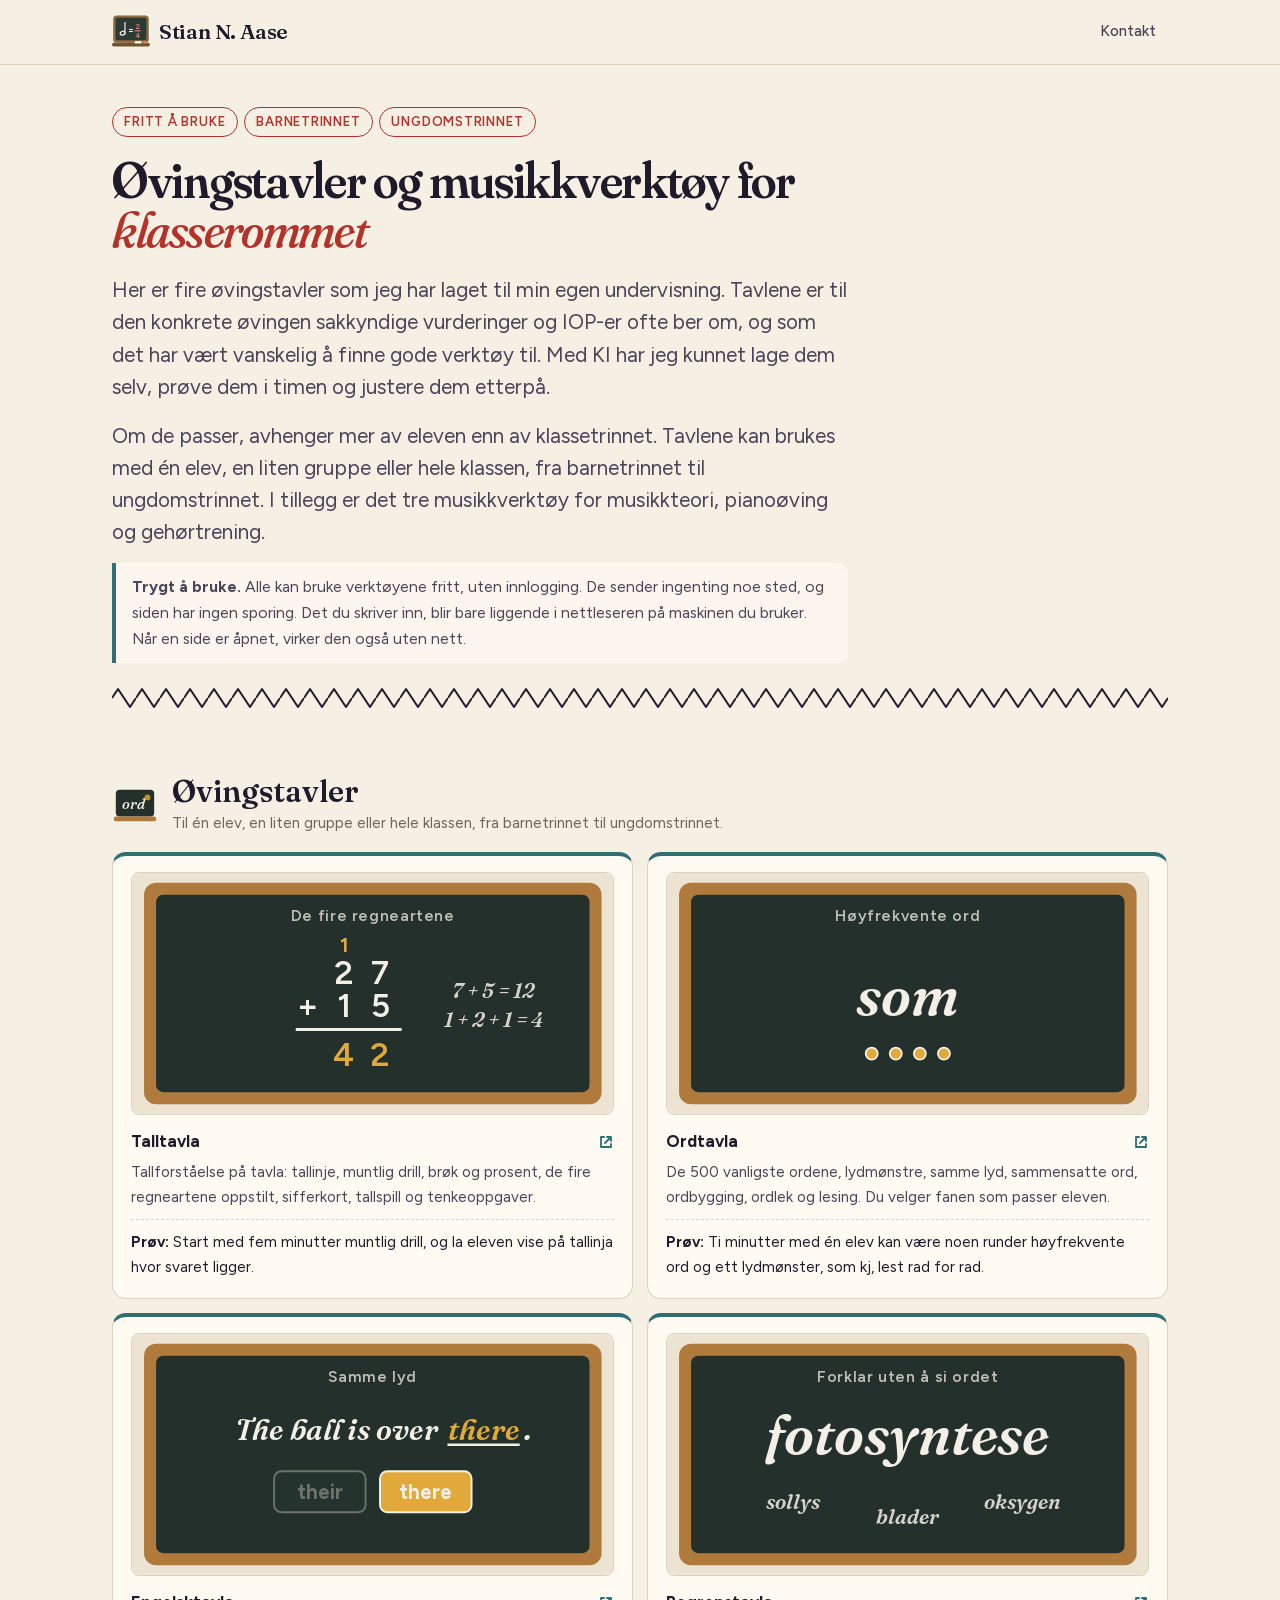
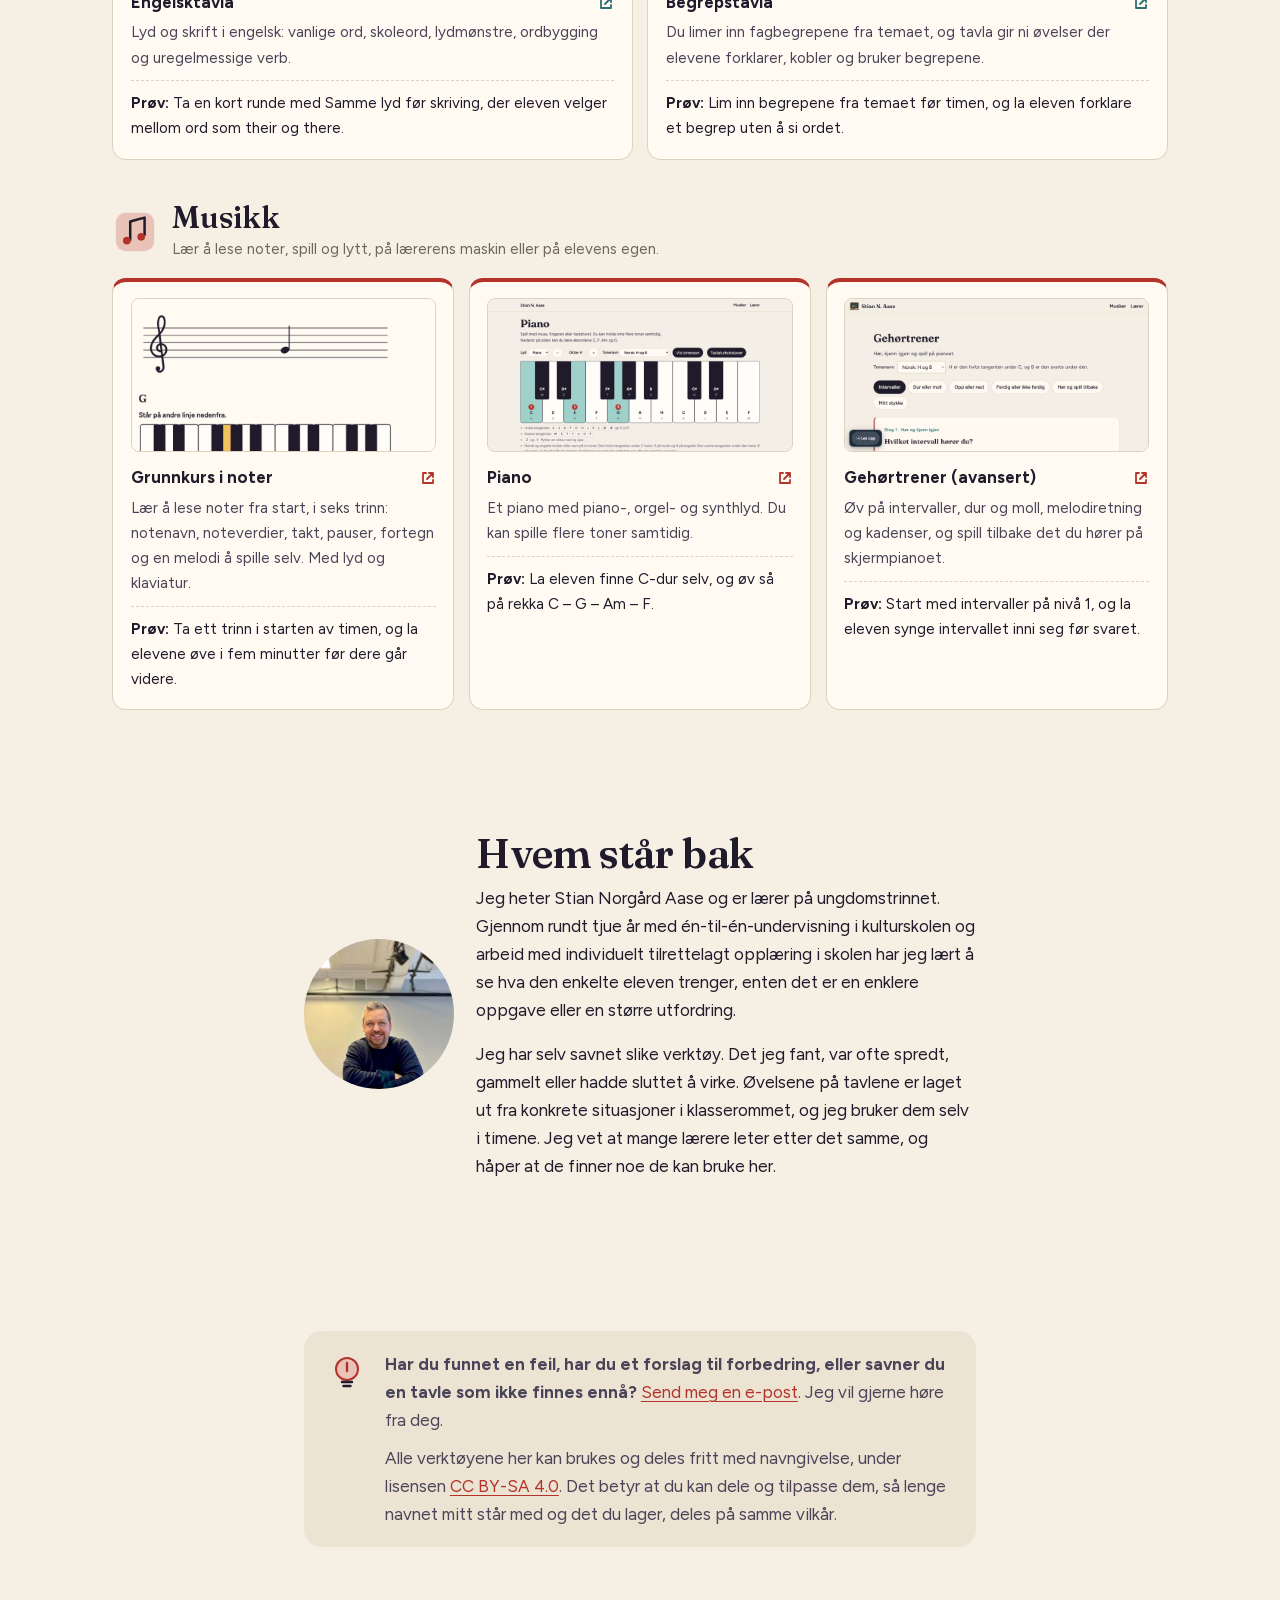
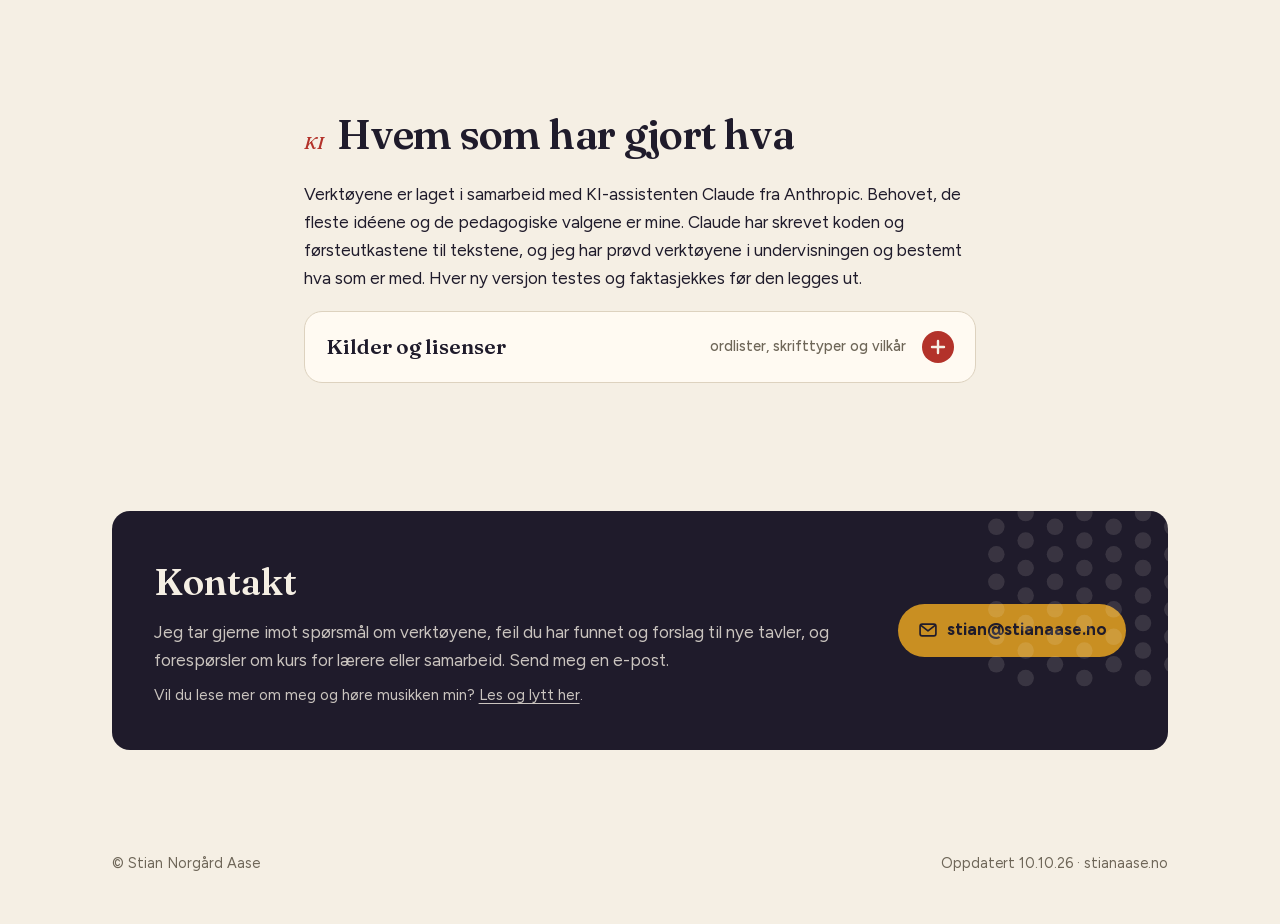
==== commit 0b550294: "Forsiden: åpningen i to korte avsnitt, musikkverktøyene nevnt for seg Co-Authored-By: Claude Opus 5." ====
--- a/index.html
+++ b/index.html
@@ -40,7 +40,7 @@
   <div>
     <ul class="kicker"><li>Fritt å bruke</li><li>Barnetrinnet</li><li>Ungdomstrinnet</li></ul>
     <h1>Øvingstavler og musikkverktøy for <em>klasserommet</em></h1>
-    <p class="lead">Her er verktøyene jeg har laget til min egen undervisning: fire øvingstavler og tre verktøy for musikk. Tavlene kom til fordi sakkyndige vurderinger og IOP-er ofte ber om øving på noe helt bestemt, og gode verktøy for det har vært vanskelige å finne. KI-verktøyene har gjort det mulig for meg å lage dem selv, prøve dem i timen og justere dem etterpå. Om de passer, avhenger mer av eleven enn av klassetrinnet. En elev på barnetrinnet som trenger noe ekstra, kan bruke de samme tavlene som en elev på ungdomstrinnet som trenger å repetere, med én elev, en liten gruppe eller hele klassen.</p>
+    <p class="lead">Her er fire øvingstavler som jeg har laget til min egen undervisning. Tavlene er til den konkrete øvingen sakkyndige vurderinger og IOP-er ofte ber om, og som det har vært vanskelig å finne gode verktøy til. Med KI har jeg kunnet lage dem selv, prøve dem i timen og justere dem etterpå.</p><p class="lead">Om de passer, avhenger mer av eleven enn av klassetrinnet. Tavlene kan brukes med én elev, en liten gruppe eller hele klassen, fra barnetrinnet til ungdomstrinnet. I tillegg er det tre musikkverktøy for musikkteori, pianoøving og gehørtrening.</p>
     <p class="trygt"><b>Trygt å bruke.</b> Alle kan bruke verktøyene fritt, uten innlogging. De sender ingenting noe sted, og siden har ingen sporing. Det du skriver inn, blir bare liggende i nettleseren på maskinen du bruker. Når en side er åpnet, virker den også uten nett.</p>
   </div>
 </div></div>
